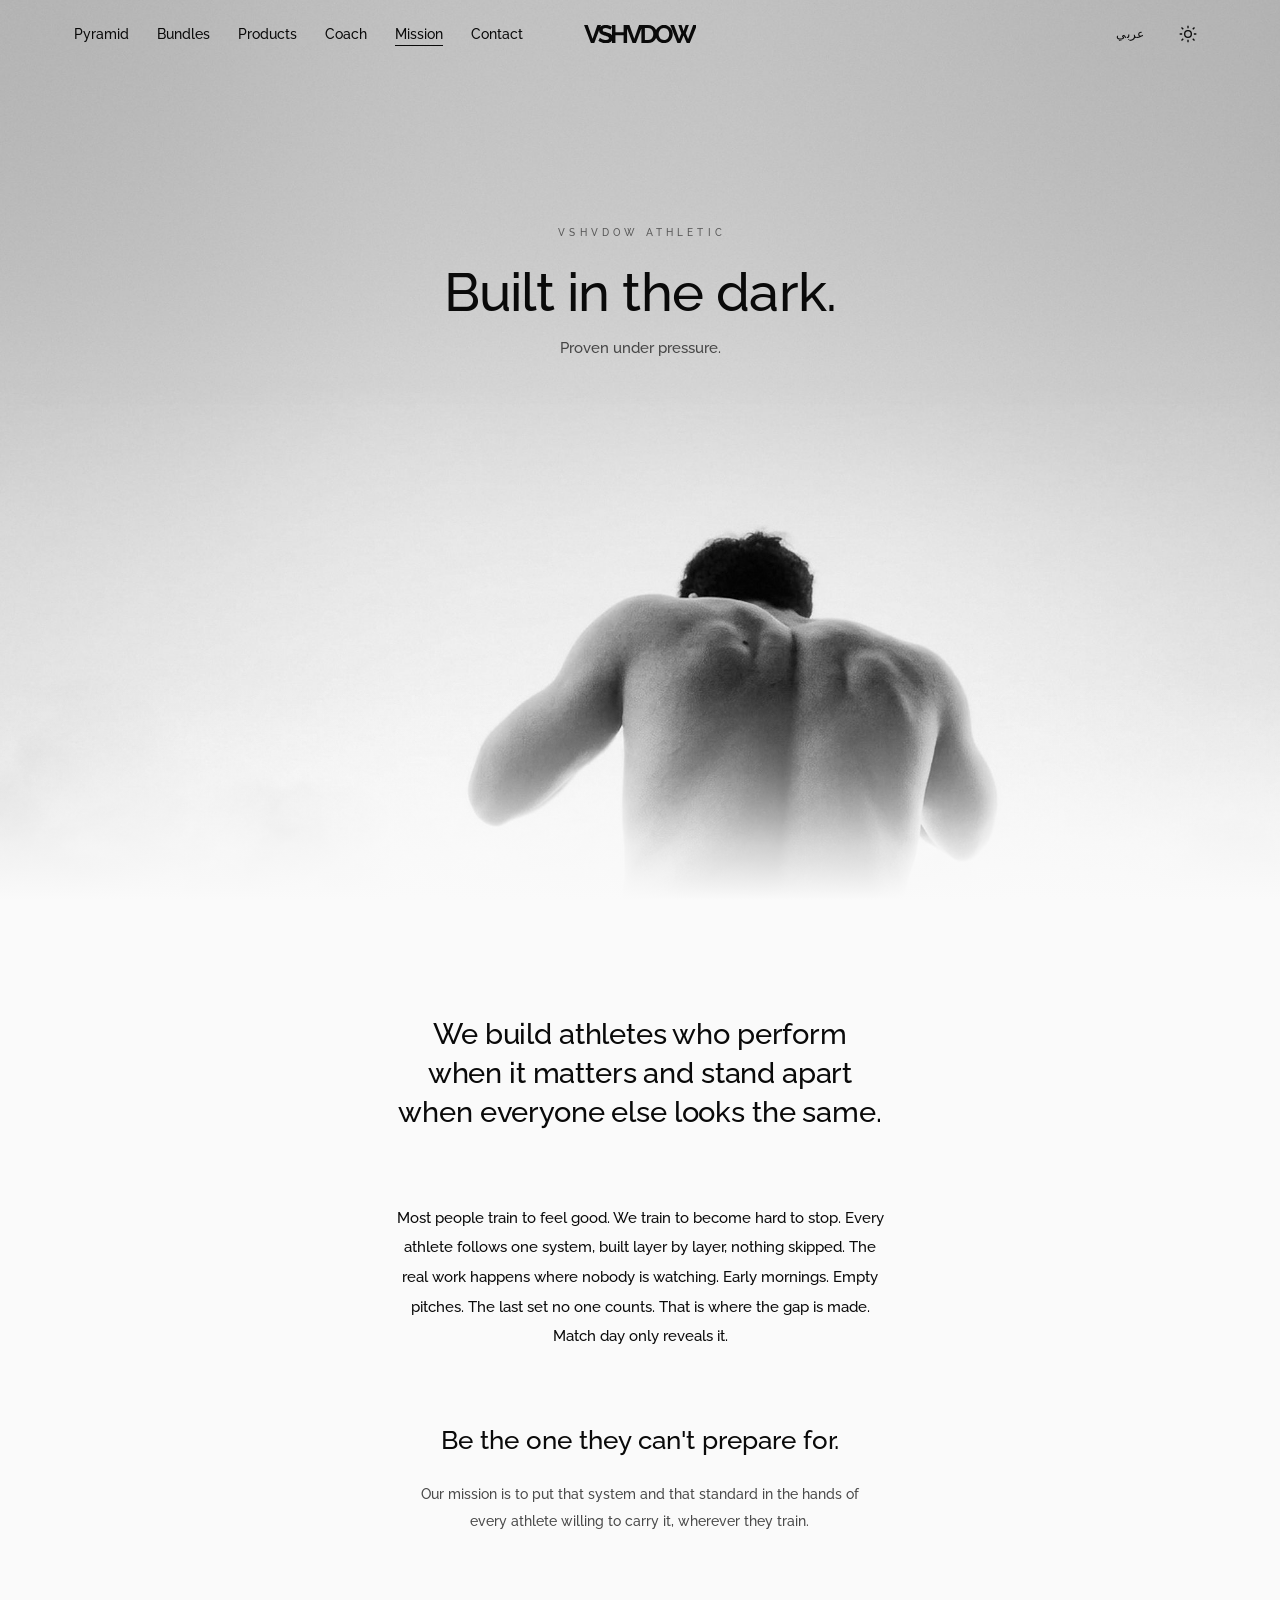
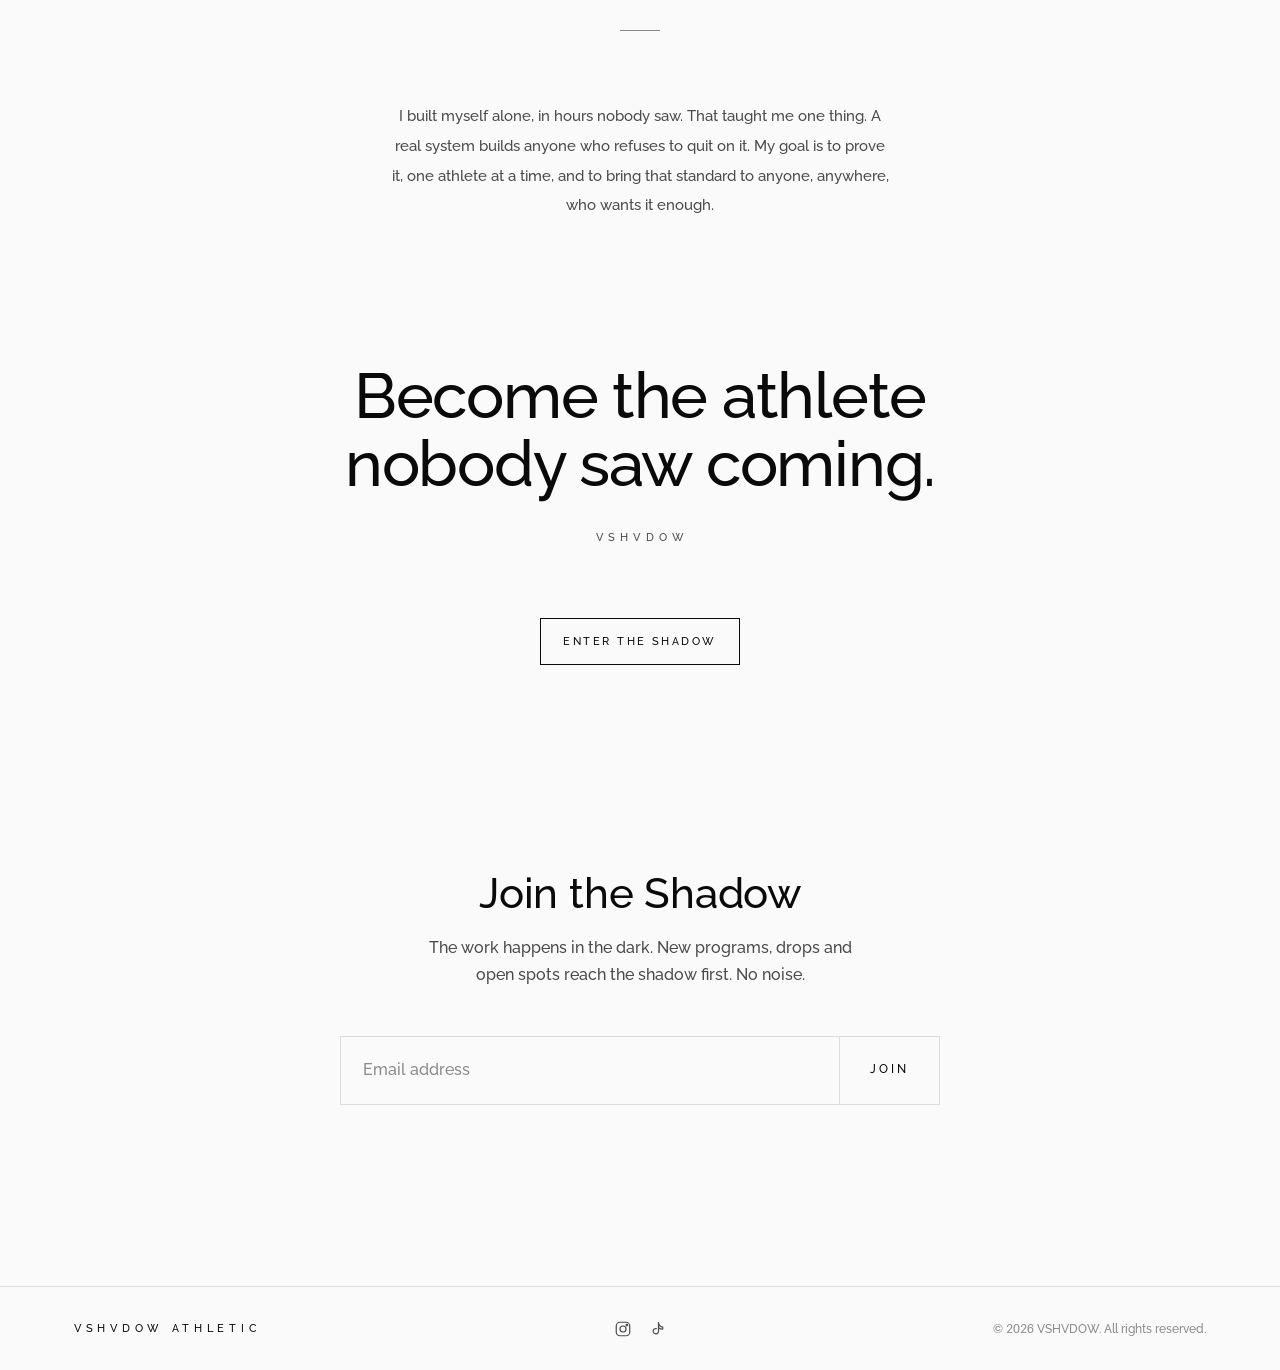
==== mission.html @ e724d550 "Add files via upload" ====
<!DOCTYPE html>
<html lang="en" dir="ltr">
<head>
<meta charset="UTF-8">
<meta name="viewport" content="width=device-width, initial-scale=1.0">

<!-- Sets theme + language before first paint, so there's no flash of the wrong one -->
<script>
(function(){
  try {
    var theme = localStorage.getItem('vshvdow-theme');
    if (!theme) theme = window.matchMedia('(prefers-color-scheme: dark)').matches ? 'dark' : 'light';
    document.documentElement.setAttribute('data-theme', theme);
    var lang = localStorage.getItem('vshvdow-lang') || 'en';
    document.documentElement.setAttribute('lang', lang);
    document.documentElement.setAttribute('dir', lang === 'ar' ? 'rtl' : 'ltr');
    document.documentElement.classList.add('js');
  } catch (e) {}
})();
</script>

<title>VSHVDOW | The Mission</title>
<meta name="description" content="The VSHVDOW mission. One system that builds any athlete willing to carry the standard, wherever they train.">

<meta property="og:title" content="VSHVDOW | The Mission">
<meta property="og:description" content="Built in the dark. Proven under pressure.">
<meta property="og:image" content="mission-hero-1200.jpg">
<meta property="og:type" content="website">
<meta name="theme-color" content="#0a0a0a">

<link rel="icon" type="image/png" sizes="32x32" href="favicon-32.png">
<link rel="icon" type="image/png" sizes="16x16" href="favicon-16.png">
<link rel="apple-touch-icon" sizes="180x180" href="favicon-180.png">
<link rel="icon" type="image/png" sizes="512x512" href="favicon-512.png">

<link rel="preconnect" href="https://fonts.googleapis.com">
<link rel="preconnect" href="https://fonts.gstatic.com" crossorigin>
<link href="https://fonts.googleapis.com/css2?family=Raleway:wght@400;500;600&family=Cairo:wght@400;500&display=swap" rel="stylesheet">


<link rel="preload" href="aileron-400.woff2" as="font" type="font/woff2" crossorigin>
<link rel="preload" as="image" href="mission-hero.jpg" imagesrcset="mission-hero-1200.jpg 1200w, mission-hero.jpg 2000w" imagesizes="100vw">
<link rel="stylesheet" href="styles.css">
</head>
<body data-page="mission">

<a class="skip-link" href="#main">Skip to content</a>

<header class="site-header" id="siteHeader">
  <div class="header-inner">
    <nav class="main-nav" id="mainNav" aria-label="Primary">
      <a href="index.html#pyramid" data-nav="pyramid"></a>
      <a href="index.html#bundles" data-nav="bundles"></a>
      <a href="index.html#products" data-nav="products"></a>
      <a href="index.html#coach" data-nav="coach"></a>
      <a href="mission.html" data-nav="mission" aria-current="page"></a>
      <a href="index.html#contact" data-nav="contact"></a>
      <div class="nav-utility">
        <button id="langToggleMobile" class="nav-utility-btn" type="button"></button>
        <button id="themeToggleMobile" class="nav-utility-btn" type="button"></button>
      </div>
    </nav>

    <a class="wordmark" href="index.html" aria-label="VSHVDOW home"><svg viewBox="0 0 891.00 142.00" aria-hidden="true" focusable="false"><path fill="currentColor" d="M29.387975584944048 0.0 67.72942014242116 109.2983519837233 105.78067141403868 0.0H134.70193285859614L80.98024415055951 142.0H54.47859613428281L0.3765208545269587 0.0Z M208.60787385554428 37.2860427263479Q207.29019328585963 35.748748728382495 203.56077314343847 33.41932858596134Q199.8313530010173 31.089908443540182 194.56077314343847 28.809521871820955Q189.29019328585963 26.52913530010173 183.074516785351 24.913458799593073Q176.85884028484236 23.297782299084417 170.45884028484235 23.297782299084417Q159.1998575788403 23.297782299084417 153.4743031536114 27.423336724313316Q147.7487487283825 31.548891149542214 147.7487487283825 39.192126144455756Q147.7487487283825 44.98826042726347 151.38797558494406 48.39613428280772Q155.0272024415056 51.804008138351975 162.24488301119027 54.15304170905391Q169.4625635808749 56.50207527975584 180.18811800610376 59.32168870803662Q194.26657171922687 62.88246185147507 204.5254120040692 67.75304170905392Q214.78425228891152 72.62362156663275 220.3136724313327 80.50400813835198Q225.84309257375384 88.3843947100712 225.84309257375384 101.45497456765005Q225.84309257375384 112.82748728382502 221.62741607324517 120.86864699898271Q217.41173957273654 128.9098067141404 210.0509664292981 133.9450966429298Q202.69019328585964 138.98038657171924 193.20000000000002 141.28038657171925Q183.7098067141404 143.58038657171923 173.16077314343846 143.58038657171923Q162.63135300101732 143.58038657171923 151.97057985757885 141.37057985757883Q141.3098067141404 139.16077314343846 131.56864699898273 135.07644964394711Q121.82748728382504 130.99212614445574 113.5569074262462 125.11367243133266L125.85483214649035 101.34531027466937Q127.61173957273654 103.21202441505595 132.21567650050866 106.10615462868769Q136.8196134282808 109.00028484231943 143.3647100712106 111.89047812817904Q149.90980671414042 114.78067141403866 157.73528992878943 116.79634791454731Q165.56077314343847 118.81202441505596 173.65096642929808 118.81202441505596Q184.8824618514751 118.81202441505596 190.6217599186165 115.02569684638861Q196.3610579857579 111.23936927772127 196.3610579857579 104.15690742624619Q196.3610579857579 97.87057985757883 191.7963479145473 94.197995930824Q187.23163784333676 90.52541200406918 178.97866734486269 87.82147507629705Q170.72569684638864 85.11753814852491 159.60014242115975 82.09792472024415Q146.10207527975587 78.22734486266532 137.1138148524924 73.47637843336724Q128.1255544252289 68.72541200406917 123.72161749745678 61.59012207527975Q119.31768056968465 54.45483214649033 119.31768056968465 43.615605289928794Q119.31768056968465 29.023479145473033 126.27845371312311 19.08231943031535Q133.23922685656157 9.14115971515767 145.06471007121058 4.025483214649029Q156.89019328585962 -1.0901932858596126 171.2196134282808 -1.0901932858596126Q181.18038657171923 -1.0901932858596126 190.11173957273652 1.135289928789419Q199.04309257375382 3.3607731434384505 206.8293489318413 6.960773143438445Q214.61560528992882 10.560773143438439 220.79599186164802 14.749033570701926Z M339.97637843336724 0.0V142.0H312.5060834181079V81.4586978636826H248.1056561546287V142.0H220.63536113936928V0.0H248.1056561546287V57.34130213631738H312.5060834181079V0.0Z M358.18797558494407 0.0 396.52942014242115 109.2983519837233 434.5806714140387 0.0H463.50193285859615L409.7802441505595 142.0H383.2785961342828L329.176520854527 0.0Z M452.8353611393693 142.0V0.0H504.47057985757885Q527.6313530010173 0.0 543.2019328585961 9.5Q558.772512716175 19.0 566.597995930824 35.099999999999994Q574.423479145473 51.19999999999999 574.423479145473 70.8Q574.423479145473 92.4 565.7979959308241 108.4Q557.172512716175 124.4 541.4568362156663 133.2Q525.7411597151577 142.0 504.47057985757885 142.0ZM546.5727975584944 70.8Q546.5727975584944 57.05483214649033 541.6198270600203 46.50379450661241Q536.6668565615463 35.95275686673449 527.2707222787385 30.035076297049848Q517.8745879959308 24.117395727365206 504.47057985757885 24.117395727365206H480.3056561546287V117.8826042726348H504.47057985757885Q518.0745879959309 117.8826042726348 527.4256256358087 111.71002034587997Q536.7766632756867 105.53743641912513 541.6747304170906 94.8413021363174Q546.5727975584944 84.14516785350966 546.5727975584944 70.8Z M630.521546286877 143.0901932858596Q614.9803865717192 143.0901932858596 602.3294201424212 137.04509664292982Q589.6784537131232 131.0 580.5078738555444 120.7Q571.3372939979655 110.4 566.4020040691761 97.5Q561.4667141403867 84.6 561.4667141403867 70.90980671414037Q561.4667141403867 56.70980671414037 566.702004069176 43.854903357070185Q571.9372939979654 31.0 581.3078738555444 20.89999999999999Q590.6784537131232 10.799999999999983 603.374516785351 4.945096642929798Q616.0705798575789 -0.9098067141403874 631.1019328585962 -0.9098067141403874Q646.6430925737538 -0.9098067141403874 659.2940590030519 5.245096642929809Q671.94502543235 11.400000000000006 681.0156052899288 21.799999999999997Q690.0861851475076 32.19999999999999 695.0214750762971 45.0450966429298Q699.9567650050865 57.89019328585961 699.9567650050865 71.38038657171923Q699.9567650050865 85.49019328585962 694.821475076297 98.3450966429298Q689.6861851475077 111.2 680.3156052899288 121.30000000000001Q670.94502543235 131.4 658.2940590030519 137.2450966429298Q645.6430925737538 143.0901932858596 630.521546286877 143.0901932858596ZM589.3173957273652 71.09019328585961Q589.3173957273652 80.26671414038657 592.1409460834182 88.83342828077315Q594.9644964394711 97.40014242115971 600.2821770091557 104.07272634791454Q605.5998575788403 110.74531027466938 613.292054933876 114.66886063072228Q620.9842522889115 118.59241098677518 630.8117395727365 118.59241098677518Q640.8588402848424 118.59241098677518 648.5961342828077 114.51395727365208Q656.3334282807732 110.43550356052899 661.5511088504578 103.56291963377416Q666.7687894201424 96.69033570701933 669.4374364191251 88.17852492370295Q672.1060834181079 79.66671414038657 672.1060834181079 70.90980671414037Q672.1060834181079 61.73328585961343 669.282533062055 53.26657171922685Q666.4589827060021 44.799857578840275 661.0863987792472 38.07237029501525Q655.7138148524924 31.34488301119022 648.0314242115971 27.52133265513732Q640.349033570702 23.697782299084423 630.7215462868769 23.697782299084423Q620.6744455747712 23.697782299084423 612.9822482197355 27.721332655137317Q605.2900508647 31.74488301119021 600.0272736520856 38.527273652085434Q594.764496439471 45.309664292980656 592.0409460834181 53.766571719226846Q589.3173957273652 62.223479145473036 589.3173957273652 71.09019328585961Z M743.8982095625637 0.4392268565615325H769.3763784333673L785.5607731434386 47.31381485249237L801.9451678535097 0.4392268565615325H827.4233367243135L803.0939165818922 64.94502543234995L821.0901932858598 110.19641912512716L861.2433774160734 0.0H891.1254120040693L834.3410172939981 142.0H810.5334282807733L785.6705798575789 82.30565615462868L760.7881180061039 142.0H736.980528992879L680.3059409969483 0.0H709.9879755849441L750.3411597151578 110.19641912512716L768.0472431332656 64.94502543234995Z"/></svg></a>

    <div class="header-actions">
      <button id="langToggle" class="pill-btn" type="button"></button>

      <button id="themeToggle" class="icon-btn" type="button" aria-label="Toggle color theme">
        <svg class="icon icon-sun" viewBox="0 0 24 24" fill="none" stroke="currentColor" stroke-width="1.6"><circle cx="12" cy="12" r="4"/><path d="M12 2v3M12 19v3M4.2 4.2l2.1 2.1M17.7 17.7l2.1 2.1M2 12h3M19 12h3M4.2 19.8l2.1-2.1M17.7 6.3l2.1-2.1"/></svg>
        <svg class="icon icon-moon" viewBox="0 0 24 24" fill="none" stroke="currentColor" stroke-width="1.6"><path d="M20 14.5A8.5 8.5 0 1 1 9.5 4a7 7 0 0 0 10.5 10.5z"/></svg>
      </button>

      <button id="menuToggle" class="icon-btn nav-toggle" type="button" aria-expanded="false" aria-controls="mainNav" aria-label="Menu">
        <span class="burger"><span></span><span></span><span></span></span>
      </button>
    </div>
  </div>
</header>

<main id="main">

  <section class="mission-hero" id="top">
    <img class="mission-hero-img" src="mission-hero.jpg" srcset="mission-hero-1200.jpg 1200w, mission-hero.jpg 2000w" sizes="100vw" alt="A VSHVDOW athlete training in the fog" fetchpriority="high">
    <div class="mission-hero-content">
      <p class="mission-kicker reveal" id="missionKicker" dir="ltr"></p>
      <h1 class="mission-title reveal reveal-delay" id="missionTitle"></h1>
      <p class="mission-sub reveal reveal-delay-2" id="missionSub"></p>
    </div>
  </section>

  <section class="mission-section" id="mission">
    <div class="section-inner mission-inner">
      <p class="mission-lead" id="missionLead"></p>
      <p class="mission-body" id="missionBody"></p>
      <p class="mission-line" id="missionLine"></p>
      <p class="mission-goal" id="missionGoal"></p>
      <p class="mission-note" id="missionNote"></p>
      <h2 class="mission-statement" id="missionStatement"></h2>
      <p class="mission-sign" id="missionSign" dir="ltr"></p>
      <a class="line-btn mission-cta" id="missionCta" href="index.html#bundles"></a>
    </div>
  </section>

  <section class="signup-section" id="join">
    <div class="section-inner signup-inner">
      <h2 id="joinTitle"></h2>
      <p class="signup-sub" id="joinSub"></p>
      <form class="signup-form" id="joinForm" novalidate>
        <label class="sr-only" for="joinEmail" id="joinLabel"></label>
        <input class="signup-input" type="email" id="joinEmail" name="email" autocomplete="email" inputmode="email" required>
        <input class="signup-hp" type="text" name="_honey" tabindex="-1" autocomplete="off" aria-hidden="true">
        <button class="signup-btn" type="submit" id="joinBtn"></button>
      </form>
      <p class="signup-status" id="joinStatus" role="status" aria-live="polite"></p>
    </div>
  </section>

</main>

<footer class="site-footer">
  <div class="footer-inner">
    <div class="footer-brand" dir="ltr">VSHVDOW Athletic</div>
    <div class="footer-social">
      <a id="igLink" href="https://www.instagram.com/vshvdow/" target="_blank" rel="noopener" aria-label="Instagram">
        <svg class="icon" viewBox="0 0 24 24" fill="none" stroke="currentColor" stroke-width="1.6"><rect x="3" y="3" width="18" height="18" rx="5"/><circle cx="12" cy="12" r="4"/><circle cx="17.2" cy="6.8" r="1"/></svg>
      </a>
      <a id="ttLink" href="https://www.tiktok.com/@vshvdow?is_from_webapp=1&sender_device=pc" target="_blank" rel="noopener" aria-label="TikTok">
        <svg class="icon" viewBox="0 0 24 24" fill="none" stroke="currentColor" stroke-width="1.6" stroke-linecap="round" stroke-linejoin="round"><path d="M14 3.8v11.2a3.6 3.6 0 1 1-2.9-3.53"/><path d="M14 3.8c.35 3 2.6 5.25 5.6 5.5v3a8.6 8.6 0 0 1-5.6-2.05"/></svg>
      </a>
    </div>
    <p class="footer-rights">© <span id="footerYear"></span> VSHVDOW. <span id="footerRights"></span></p>
  </div>
</footer>

<div class="toast" id="toast" role="status" aria-live="polite"></div>

<script src="content.js"></script>
<script src="script.js"></script>
</body>
</html>
---- styles.css ----
/* ==========================================================
   VSHVDOW · styles.css
   Design tokens live at the top. Layout/section rules follow.
   RTL (Arabic) is handled mostly by CSS logical properties, so
   most rules do not need a separate [dir="rtl"] override.
   ========================================================== */

/* ---------- Fonts ---------- */
/* Aileron (free, CC0) is hosted with the site and used for numbers only. */
@font-face { font-family: 'Aileron'; src: url('aileron-300.woff2') format('woff2'); font-weight: 300; font-style: normal; font-display: swap; }
@font-face { font-family: 'Aileron'; src: url('aileron-400.woff2') format('woff2'); font-weight: 400; font-style: normal; font-display: swap; }
/* "VSH Numerals" only contains the digits 0 to 9 (unicode-range), so putting it
   first in the font stack draws every number on the site in Aileron while
   all the letters stay Raleway (or Cairo in Arabic). */
@font-face { font-family: 'VSH Numerals'; src: url('aileron-300.woff2') format('woff2'); font-weight: 1 350; font-style: normal; font-display: swap; unicode-range: U+0030-0039; }
@font-face { font-family: 'VSH Numerals'; src: url('aileron-400.woff2') format('woff2'); font-weight: 351 1000; font-style: normal; font-display: swap; unicode-range: U+0030-0039; }

/* ---------- Reset ---------- */
*, *::before, *::after { box-sizing: border-box; }
html { height: 100%; }
body { min-height: 100%; }
body { margin: 0; }
img { max-width: 100%; display: block; }
a { color: inherit; }
button { font: inherit; color: inherit; background: none; border: 0; cursor: pointer; }
ul { margin: 0; padding: 0; list-style: none; }
h1, h2, h3, p { margin: 0; }
h1, h2, h3, h4, strong, b, th { font-weight: var(--w-heavy); }

/* ---------- Design tokens ---------- */
:root {
  --c-void:  #0a0a0a;
  --c-ink:   #1a1a1a;
  --c-iron:  #4a4a4a;
  --c-mist:  #8a8a8a;
  --c-fog:   #d6d6d6;
  --c-paper: #fafafa;

  --bg: var(--c-paper);
  --bg-raised: #ffffff;
  --text: var(--c-void);
  --text-muted: var(--c-iron);
  --text-faint: var(--c-mist);
  --border: #dcdcdc;
  --invert-bg: var(--c-void);
  --invert-text: var(--c-paper);
  --invert-muted: #b5b5b5;
  --scrim: rgba(10,10,10,.5);
  color-scheme: light;

  --font-display: 'VSH Numerals', 'Raleway', sans-serif;
  --font-body: 'VSH Numerals', 'Raleway', sans-serif;
  --font-mono: 'Aileron', 'Raleway', sans-serif; /* big numbers: pyramid layers, prices, product numbers */
  --w-heavy: 500; /* headlines and titles use Medium, never bold */
  --w-light: 300; /* the logo, the hero line and big numbers use Light */
  --w-text: 500;

  --container: 1180px;
  --radius: 0;
  --ease: cubic-bezier(.22,.61,.36,1);

  --sp-1: 4px;  --sp-2: 8px;  --sp-3: 12px; --sp-4: 16px; --sp-5: 24px;
  --sp-6: 32px; --sp-7: 48px; --sp-8: 64px; --sp-9: 96px; --sp-10: 128px;

  --text-xs: .78rem; --text-sm: .9rem; --text-base: 1rem; --text-lg: 1.15rem;
  --text-xl: 1.4rem;  --text-2xl: 1.75rem; --text-3xl: 2.25rem;
  --text-4xl: 3rem;   --text-hero: clamp(2.4rem, 6.5vw, 5rem);
}

html[lang="ar"] {
  --font-display: 'VSH Numerals', 'Cairo', sans-serif;
  --font-body: 'VSH Numerals', 'Cairo', sans-serif;
}

html[data-theme="dark"] {
  --bg: var(--c-void);
  --bg-raised: #141414;
  --text: var(--c-paper);
  --text-muted: #b5b5b5;
  --text-faint: #6b6b6b;
  --border: #262626;
  --invert-bg: var(--c-paper);
  --invert-text: var(--c-void);
  --invert-muted: #575757;
  --scrim: rgba(0,0,0,.6);
  color-scheme: dark;
}

/* ---------- Base ---------- */
body {
  background: var(--bg);
  color: var(--text);
  font-family: var(--font-body);
  font-size: var(--text-base);
  font-weight: var(--w-text);
  line-height: 1.55;
  -webkit-font-smoothing: antialiased;
  transition: background .25s var(--ease), color .25s var(--ease);
}
.section-inner { max-width: var(--container); margin-inline: auto; padding-inline: var(--sp-5); }
main { display: flow-root; } /* contains .hero's negative margin so it can't collapse through to <body> and break the sticky header */
section { padding-block: clamp(5.5rem, 9vw, 8.5rem); }
section[id] { scroll-margin-top: 84px; }
@media (max-width: 760px) { section { padding-block: 4.5rem; } }

h2 { font-family: var(--font-display); font-weight: var(--w-heavy); font-size: var(--text-3xl); line-height: 1.15; letter-spacing: -.2px; }
html[lang="ar"] h2 { letter-spacing: 0; }
/* balanced headlines and no lonely last words in paragraphs */
h1, h2, h3 { text-wrap: balance; }
p { text-wrap: pretty; }
.sr-only { position: absolute; width: 1px; height: 1px; padding: 0; margin: -1px; overflow: hidden; clip: rect(0 0 0 0); white-space: nowrap; border: 0; }
::selection { background: var(--text); color: var(--bg); }
.section-sub { max-width: 46ch; color: var(--text-muted); font-size: var(--text-lg); margin-top: var(--sp-3); }

.skip-link { position: absolute; inset-inline-start: -999px; top: 0; background: var(--text); color: var(--bg); padding: .8em 1.2em; z-index: 999; }
.skip-link:focus { inset-inline-start: var(--sp-3); top: var(--sp-3); }

:focus-visible { outline: 2px solid var(--text); outline-offset: 3px; }

@media (prefers-reduced-motion: reduce) {
  *, *::before, *::after { animation-duration: .001ms !important; animation-iteration-count: 1 !important; transition-duration: .001ms !important; scroll-behavior: auto !important; }
}
html { scroll-behavior: smooth; }
/* Moving between the home page and the Mission page cross-fades instead of
   flashing white, and the header stays put (browsers that support it). */
@view-transition { navigation: auto; }
.site-header { view-transition-name: site-header; }
::view-transition-old(root), ::view-transition-new(root) { animation-duration: .45s; animation-timing-function: cubic-bezier(.22,.61,.36,1); }
@media (prefers-reduced-motion: reduce) { @view-transition { navigation: none; } }

.icon { width: 20px; height: 20px; }

/* ---------- Buttons ---------- */
.btn {
  display: inline-flex; align-items: center; justify-content: center; gap: .5em;
  padding: .95em 1.7em; font-family: var(--font-body); font-weight: 500; font-size: var(--text-base);
  text-decoration: none; border: 1.5px solid var(--text); border-radius: var(--radius);
  transition: transform .15s var(--ease), background .2s var(--ease), color .2s var(--ease), opacity .2s var(--ease);
  white-space: nowrap;
}
.btn-primary { background: var(--text); color: var(--bg); }
.btn-primary:hover { transform: translateY(-2px); }
.btn-ghost { background: transparent; color: var(--text); }
/* Outline: transparent fill, only the edge (and text) coloured */
.btn-outline { background: transparent; color: var(--text); border-color: currentColor; }
.btn-outline:hover { background: var(--text); color: var(--bg); border-color: var(--text); transform: translateY(-2px); }
.btn-ghost:hover { background: var(--text); color: var(--bg); }
.btn-small { padding: .55em 1.2em; font-size: var(--text-sm); }
.btn[disabled], .btn.is-waitlist { opacity: .55; cursor: default; }
.btn.is-waitlist:hover { transform: none; }

/* ---------- Header ---------- */
/* Transparent at the very top (sits over the hero video). Once the page
   scrolls, script.js adds .scrolled and a soft fog fades in behind the
   header: a light blur that is strongest at the very top and dissolves
   downwards (masked), so there is no hard edge or frame line. The fog lives
   on ::before (not the header itself) so the fixed mobile menu inside the
   header still positions against the viewport. .on-dark / .on-light (set by
   script.js over dark photo bands) flip the text colour and the fog tint. */
.site-header {
  position: sticky; top: 0; z-index: 100;
  background: transparent;
}
.site-header::before {
  content: ""; position: absolute; inset: 0; pointer-events: none;
  background: linear-gradient(180deg, color-mix(in srgb, var(--bg) 45%, transparent) 0%, color-mix(in srgb, var(--bg) 18%, transparent) 60%, transparent 100%);
  -webkit-backdrop-filter: blur(8px); backdrop-filter: blur(8px);
  -webkit-mask-image: linear-gradient(180deg, #000 0%, #000 35%, transparent 100%);
  mask-image: linear-gradient(180deg, #000 0%, #000 35%, transparent 100%);
  opacity: 0; transition: opacity .45s var(--ease);
}
.site-header.scrolled::before { opacity: 1; }
/* same strength over the dark photo bands, just a darker tint so white text stays readable */
.site-header.on-dark::before { background: linear-gradient(180deg, rgba(10,10,10,.3) 0%, rgba(10,10,10,.1) 60%, rgba(10,10,10,0) 100%); }
.site-header.on-light::before { background: linear-gradient(180deg, rgba(250,250,250,.5) 0%, rgba(250,250,250,.2) 60%, rgba(250,250,250,0) 100%); }
@supports not ((backdrop-filter: blur(1px)) or (-webkit-backdrop-filter: blur(1px))) {
  .site-header::before { background: linear-gradient(180deg, color-mix(in srgb, var(--bg) 85%, transparent) 0%, transparent 100%); }
}
.header-inner { position: relative; z-index: 1; }
.header-inner .wordmark::after { display: none; }
.header-inner .pill-btn { border-color: transparent; }
.wordmark, .pill-btn, .icon-btn { transition: color .2s var(--ease), opacity .15s var(--ease); }

.site-header.on-dark .wordmark,
.site-header.on-dark .pill-btn,
.site-header.on-dark .icon-btn { color: #fff; }
.site-header.on-light .wordmark,
.site-header.on-light .pill-btn,
.site-header.on-light .icon-btn { color: var(--c-void); }
@media (min-width: 1141px) {
  /* on smaller screens the nav links live inside the solid dropdown panel, so they keep theme colours */
  .site-header.on-dark .main-nav a { color: #fff; }
  .site-header.on-light .main-nav a { color: var(--c-void); }
}
.site-header .main-nav a:hover,
.site-header .pill-btn:hover,
.site-header .icon-btn:hover { opacity: .65; background: none; }
.site-header .main-nav a:hover { text-decoration: underline; text-underline-offset: 4px; }
.header-inner {
  max-width: var(--container); margin-inline: auto; padding-inline: var(--sp-5);
  height: 68px; display: grid; grid-template-columns: 1fr auto 1fr; align-items: center; column-gap: var(--sp-5);
}
.wordmark {
  display: block; line-height: 0; text-decoration: none; color: var(--text); position: relative;
  grid-column: 2; justify-self: center;
}
/* the header logo is outlined SVG (the Canva logo: Raleway Bold, letter spacing -130), so it looks identical everywhere and follows the text colour */
.wordmark svg { display: block; height: 18px; width: auto; }
@media (max-width: 860px) { .wordmark svg { height: 15px; } }
.main-nav { display: flex; align-items: center; gap: 28px; grid-column: 1; justify-self: start; }
.main-nav a { text-decoration: none; color: var(--text-muted); font-size: var(--text-sm); font-weight: 500; transition: color .15s var(--ease); }
.main-nav a:hover { color: var(--text); }
.main-nav a[aria-current="page"] { color: var(--text); text-decoration: underline; text-decoration-thickness: 1px; text-underline-offset: 6px; }
.header-actions { display: flex; align-items: center; gap: var(--sp-3); grid-column: 3; justify-self: end; }
.pill-btn {
  border: 1px solid var(--border); border-radius: 999px; padding: .4em 1em;
  font-size: var(--text-xs); font-weight: 500; letter-spacing: .3px; color: var(--text-muted);
  transition: border-color .15s var(--ease), color .15s var(--ease);
}
.pill-btn:hover { border-color: var(--text); color: var(--text); }
.icon-btn { display: inline-flex; align-items: center; justify-content: center; width: 36px; height: 36px; color: var(--text-muted); border-radius: 999px; }
.icon-btn:hover { color: var(--text); background: var(--border); }
.icon-moon { display: none; }
html[data-theme="dark"] .icon-sun { display: none; }
html[data-theme="dark"] .icon-moon { display: block; }

.nav-toggle { display: none; }
.burger { width: 20px; height: 14px; position: relative; display: block; }
.burger span { position: absolute; inset-inline-start: 0; width: 100%; height: 1.6px; background: currentColor; transition: transform .25s var(--ease), opacity .25s var(--ease); }
.burger span:nth-child(1) { top: 0; }
.burger span:nth-child(2) { top: 6px; }
.burger span:nth-child(3) { top: 12px; }
.nav-toggle[aria-expanded="true"] .burger span:nth-child(1) { transform: translateY(6px) rotate(45deg); }
.nav-toggle[aria-expanded="true"] .burger span:nth-child(2) { opacity: 0; }
.nav-toggle[aria-expanded="true"] .burger span:nth-child(3) { transform: translateY(-6px) rotate(-45deg); }

.nav-utility { display: none; }
@media (max-width: 1140px) {
  .header-inner { display: flex; justify-content: flex-end; align-items: center; position: relative; }
  .wordmark { position: absolute; left: 50%; transform: translateX(-50%); }
  .main-nav {
    position: fixed; inset: 68px 0 auto 0; background: var(--bg); border-bottom: 1px solid var(--border);
    flex-direction: column; align-items: stretch; gap: 0; padding: var(--sp-4) var(--sp-5) var(--sp-6);
    transform: translateY(-6px); opacity: 0; pointer-events: none; transition: opacity .2s var(--ease), transform .2s var(--ease);
  }
  .main-nav.open { opacity: 1; pointer-events: auto; transform: translateY(0); }
  .main-nav a { padding: var(--sp-3) 0; border-bottom: 1px solid var(--border); font-size: var(--text-lg); }
  .nav-toggle { display: flex; }
  #langToggle, #themeToggle { display: none; }
  .nav-utility { display: flex; gap: var(--sp-3); margin-top: var(--sp-5); }
  .nav-utility-btn {
    flex: 1; border: 1px solid var(--border); border-radius: var(--radius); padding: .8em;
    font-size: var(--text-sm); font-weight: 500; color: var(--text-muted); text-align: center;
  }
}

/* ---------- Hero ---------- */
/* Full-bleed black & white video, graded high-contrast with a vignette
   and a little film grain. The text block sits in the exact centre of the
   whole video frame (the video runs up behind the header too). */
.hero {
  position: relative; height: 100vh; height: 100svh; min-height: 540px; margin-top: -68px;
  display: grid; place-items: center; overflow: hidden; background: var(--c-void); padding: 0;
}
.hero-media { position: absolute; inset: 0; }
.hero-video {
  width: 100%; height: 100%; object-fit: cover; object-position: center 35%; display: block;
  filter: grayscale(1) contrast(1.22) brightness(.86);
}
.hero-scrim {
  position: absolute; inset: 0;
  background:
    radial-gradient(ellipse 75% 70% at 50% 50%, rgba(10,10,10,0) 0%, rgba(10,10,10,.28) 62%, rgba(10,10,10,.78) 100%),
    linear-gradient(180deg, rgba(10,10,10,.45) 0%, rgba(10,10,10,0) 22%, rgba(10,10,10,0) 70%, rgba(10,10,10,.5) 100%),
    rgba(10,10,10,.2);
}
.hero-grain {
  position: absolute; inset: 0; opacity: .14; mix-blend-mode: overlay; pointer-events: none;
  background-image: url("data:image/svg+xml,%3Csvg xmlns='http://www.w3.org/2000/svg' width='180' height='180'%3E%3Cfilter id='n'%3E%3CfeTurbulence type='fractalNoise' baseFrequency='.85' numOctaves='2' stitchTiles='stitch'/%3E%3CfeColorMatrix values='0 0 0 0 1  0 0 0 0 1  0 0 0 0 1  0 0 0 .9 0'/%3E%3C/filter%3E%3Crect width='100%25' height='100%25' filter='url(%23n)'/%3E%3C/svg%3E");
}
.hero-content {
  position: relative; z-index: 1; width: 100%; max-width: var(--container);
  padding: var(--sp-6) var(--sp-5); margin-inline: auto; color: #fff;
  display: flex; flex-direction: column; align-items: center; text-align: center;
}
.hero-headline { font-family: var(--font-display); font-weight: var(--w-heavy); margin: 0; }
.hero-headline span { display: block; }
.hero-line1 {
  font-size: clamp(1.3rem, 2.3vw, 1.95rem); line-height: 1.1; letter-spacing: -.005em; text-transform: uppercase;
  text-wrap: balance; max-width: 10.5em; margin-inline: auto; /* two lines, like the reference */
}
.hero-line2 {
  margin-top: var(--sp-4); font-family: var(--font-body); font-size: clamp(.68rem, .75vw, .76rem);
  letter-spacing: .04em; text-transform: uppercase; color: rgba(255,255,255,.8); font-weight: 400;
}
html[lang="ar"] .hero-line1 { letter-spacing: 0; line-height: 1.3; text-transform: none; font-family: 'Cairo', sans-serif; }
/* rectangular outline button, like the reference: wide, square corners, small spaced caps */
.hero-cta {
  margin-top: var(--sp-6); display: inline-flex; align-items: center; justify-content: center;
  padding: 1.25em 2em; box-sizing: border-box;
  border: 1px solid rgba(255,255,255,.78); border-radius: 0; background: transparent; color: #fff;
  font-family: var(--font-body); font-size: .7rem; font-weight: 400; letter-spacing: .22em; text-transform: uppercase;
  text-decoration: none; transition: background .35s var(--ease), color .35s var(--ease), border-color .35s var(--ease);
}
.hero-cta:hover, .hero-cta:focus-visible { background: #fff; color: var(--c-void); border-color: #fff; }
html[lang="ar"] .hero-cta { letter-spacing: 0; font-size: .85rem; }
/* a thin line at the bottom of the hero with a slow light running down it */
.scroll-cue { position: absolute; left: 50%; bottom: clamp(18px, 4vh, 36px); transform: translateX(-50%); z-index: 1; display: block; width: 24px; height: 56px; }
.scroll-cue span { position: absolute; left: 50%; top: 0; width: 1px; height: 100%; background: rgba(255,255,255,.22); overflow: hidden; }
.scroll-cue span::after { content: ""; position: absolute; left: 0; top: -45%; width: 1px; height: 45%; background: #fff; animation: cue 2.6s var(--ease) infinite; }
@keyframes cue { 0% { top: -45%; } 65%, 100% { top: 100%; } }
@media (prefers-reduced-motion: reduce) { .scroll-cue span::after { animation: none; top: 0; } }

.reveal { opacity: 0; filter: blur(10px); animation: reveal .9s var(--ease) forwards; }
.reveal-delay { animation-delay: .16s; }
.reveal-delay-2 { animation-delay: .32s; }
@keyframes reveal { to { opacity: 1; filter: blur(0); } }

/* Scroll reveal (script.js tags elements with .rv and adds .in as they enter
   the screen). Only active when JS runs (html.js), so nothing is ever hidden
   without it. 'backwards' fill means hover transforms work after it plays. */
html.js .rv { opacity: 0; }
html.js .rv.in { opacity: 1; animation: rise .9s var(--ease) backwards; animation-delay: var(--d, 0s); }
html.js .layer.rv.in { animation-name: build; animation-duration: .75s; }
@keyframes rise { from { opacity: 0; transform: translateY(26px); } to { opacity: 1; transform: none; } }
@keyframes build { from { opacity: 0; transform: translateY(18px) scaleX(.92); } to { opacity: 1; transform: none; } }
@media (prefers-reduced-motion: reduce) { html.js .rv { opacity: 1; } html.js .rv.in { animation: none; } }

/* ---------- Pyramid ---------- */
.pyramid { display: flex; flex-direction: column; align-items: center; gap: 0; margin-top: var(--sp-8); }
/* each layer is a hairline that widens towards the base, so the pyramid is drawn with lines and space */
.layer {
  width: calc(40% + var(--step, 4) * 15%); max-width: 760px; background: transparent; border: 0; border-top: 1px solid var(--border);
  padding: var(--sp-5) var(--sp-4); text-align: center;
}
.layer:last-child { border-bottom: 1px solid var(--border); }
.layer-num { transition: color .35s var(--ease); }
.layer:hover .layer-num { color: var(--text); }
.layer-num { font-family: var(--font-mono); font-weight: 300; font-size: clamp(1.7rem, 3.6vw, 2.4rem); color: var(--text-faint); display: block; margin-bottom: 6px; }
.layer-name { font-family: var(--font-display); font-size: var(--text-xl); font-weight: var(--w-heavy); }
.layer-detail { font-size: var(--text-sm); color: var(--text-muted); margin-top: 4px; }
@media (max-width: 640px) { .layer { width: calc(70% + var(--step, 4) * 7.5%); padding: var(--sp-4) var(--sp-2); } .layer-name { font-size: 1.2rem; } }

/* ---------- Band (mid-page statement) ---------- */
.band { position: relative; height: 56vh; min-height: 360px; display: flex; align-items: center; justify-content: center; overflow: hidden; padding: 0; }
/* photo bands melt into the page at the top and bottom instead of ending on a hard edge */
.band::after, .contact-section::after {
  content: ""; position: absolute; inset: 0; pointer-events: none;
  background: linear-gradient(180deg, var(--bg) 0%, color-mix(in srgb, var(--bg) 0%, transparent) 24%, transparent 76%, var(--bg) 100%);
}
.band-img { position: absolute; inset: 0; width: 100%; height: 100%; object-fit: cover; }
.band-scrim { position: absolute; inset: 0; background: var(--scrim); }
.band-line { position: relative; z-index: 1; color: #fff; font-family: var(--font-display); font-weight: var(--w-heavy); font-size: clamp(.85rem, 1.4vw, 1.1rem); text-align: center; padding-inline: var(--sp-5); letter-spacing: .42em; text-transform: uppercase; }
html[lang="ar"] .band-line { letter-spacing: 0; font-size: clamp(1.15rem, 2.2vw, 1.6rem); }

/* ---------- Bundles ---------- */
.pricing-note { max-width: 62ch; color: var(--text-muted); margin-top: var(--sp-5); padding-inline-start: var(--sp-4); border-inline-start: 1px solid var(--border); font-size: var(--text-sm); line-height: 1.7; }
.bundle-grid { display: grid; grid-template-columns: repeat(3, 1fr); gap: var(--sp-5); margin-top: var(--sp-7); align-items: stretch; }
@media (max-width: 940px) { .bundle-grid { grid-template-columns: 1fr; max-width: 480px; margin-inline: auto; } }

.bundle-card { display: flex; flex-direction: column; gap: var(--sp-5); background: var(--bg-raised); border: 1px solid var(--border); padding: var(--sp-7) var(--sp-6); transition: transform .45s var(--ease), border-color .3s var(--ease), box-shadow .45s var(--ease); }
.bundle-card:hover { transform: translateY(-6px); border-color: var(--text-faint); box-shadow: 0 26px 48px -32px rgba(0,0,0,.45); }
.bundle-card.featured:hover { border-color: var(--invert-bg); }
.bundle-card.featured { background: var(--invert-bg); color: var(--invert-text); border-color: var(--invert-bg); }
.bundle-card.featured .bundle-list-title { color: var(--invert-muted); }
.bundle-card.featured .bundle-price small,
.bundle-card.featured .bundle-price .egp,
.bundle-card.featured .bundle-badge,
.bundle-card.featured .bundle-minimum,
.bundle-card.featured .spots-label { color: var(--invert-muted); }
.bundle-card.featured .btn-primary.is-waitlist { opacity: .6; }

.bundle-badge { font-family: var(--font-body); font-weight: 500; font-size: var(--text-xs); letter-spacing: .3px; color: var(--text-muted); }
.bundle-name { font-family: var(--font-display); font-size: var(--text-2xl); font-weight: var(--w-heavy); }
.bundle-price { font-family: var(--font-mono); font-size: var(--text-2xl); font-weight: 500; margin-top: var(--sp-1); }
.bundle-price small { font-family: var(--font-body); font-weight: 500; font-size: var(--text-sm); color: var(--text-muted); }
.bundle-price .egp { display: block; font-size: var(--text-sm); color: var(--text-muted); font-weight: 500; margin-top: 2px; }
.bundle-minimum { font-size: var(--text-xs); color: var(--text-faint); }
.spots-row { display: flex; align-items: center; gap: var(--sp-2); font-family: var(--font-body); font-weight: 500; font-size: var(--text-xs); }
.spots-dot { width: 7px; height: 7px; border-radius: 50%; background: var(--text); flex: none; }
.bundle-card.featured .spots-dot { background: var(--invert-text); }
.spots-row.is-full .spots-dot { background: var(--text-faint); }

.bundle-list-title { font-size: var(--text-xs); font-weight: 500; text-transform: none; color: var(--text-faint); margin-top: var(--sp-2); }
.bundle-list { display: flex; flex-direction: column; gap: 8px; margin-top: var(--sp-2); }
.bundle-list li { font-size: var(--text-sm); line-height: 1.45; }
.bundle-best { margin-top: auto; padding-top: var(--sp-4); border-top: 1px solid var(--border); }
.bundle-card.featured .bundle-best { border-color: rgba(250,249,247,.18); }
.bundle-best-list { display: block; margin-top: var(--sp-2); font-size: var(--text-xs); line-height: 1.8; color: var(--text-muted); }
.bundle-best-list li { display: inline; }
.bundle-best-list li + li::before { content: " · "; }
.bundle-card.featured .bundle-best-list { color: var(--invert-muted); }
/* join buttons: the same thin, square outline as the hero button; they fill on hover */
.bundle-card .btn {
  margin-top: var(--sp-3); width: 100%; padding: 1.25em 1.5em; background: transparent; color: var(--text);
  border: 1px solid var(--text); font-size: .72rem; font-weight: 500; letter-spacing: .2em; text-transform: uppercase;
  transition: background .3s var(--ease), color .3s var(--ease), border-color .3s var(--ease);
}
.bundle-card .btn:hover { transform: none; }
.bundle-card .btn:not(.is-waitlist):hover { background: var(--text); color: var(--bg); }
.bundle-card.featured .btn { color: var(--invert-text); border-color: var(--invert-text); background: transparent; }
.bundle-card.featured .btn:not(.is-waitlist):hover { background: var(--invert-text); color: var(--invert-bg); }
html[lang="ar"] .bundle-card .btn { letter-spacing: 0; font-size: .9rem; }
.fx-note { font-size: var(--text-xs); color: var(--text-faint); margin-top: var(--sp-6); }

/* ---------- Products ---------- */
.products-section { padding-top: 0; }

/* Wide banner: the light photo in light mode, the inverted one in dark mode.
   Its bottom edge fades into the page so the cards flow straight out of it. */
.products-section { overflow-x: clip; }
.products-banner { position: relative; min-height: clamp(300px, 38vw, 480px); display: flex; align-items: center; overflow: hidden; }
.products-banner-img { position: absolute; inset: 0; width: 100%; height: 100%; object-fit: cover; object-position: 38% center; }
.banner-dark { display: none; }
html[data-theme="dark"] .banner-light { display: none; }
html[data-theme="dark"] .banner-dark { display: block; }
.products-banner-fade { position: absolute; inset: 0; background: linear-gradient(180deg, var(--bg) 0%, transparent 16%, transparent 62%, var(--bg) 100%); }
.products-banner-inner { position: relative; z-index: 1; width: 100%; display: flex; }
/* copy always sits on the open, foggy right side of the photo (physical right, in both languages) */
.products-banner-copy { margin-left: auto; width: min(40%, 420px); color: var(--text); }
.products-mark { width: 72px; height: auto; margin-bottom: var(--sp-5); }
html[data-theme="dark"] .products-mark { filter: invert(1); }
.products-banner-copy h2 { font-size: clamp(2.4rem, 5vw, var(--text-4xl)); letter-spacing: -.5px; }
html[lang="ar"] .products-banner-copy h2 { letter-spacing: 0; }

/* Four cards in one calm row. On narrow screens the row swipes sideways. */
.product-rail {
  position: relative; z-index: 2; margin-top: calc(var(--sp-6) * -1);
  overflow-x: auto; overflow-y: hidden; scrollbar-width: none; overscroll-behavior-x: contain;
  scroll-snap-type: x mandatory; padding-block: var(--sp-3) var(--sp-4);
}
.product-rail::-webkit-scrollbar { display: none; }
.product-track { display: flex; gap: var(--sp-4); justify-content: center; min-width: max-content; margin-inline: auto; }
.product-card { pointer-events: none; }
.product-track { display: flex; gap: var(--sp-4); width: max-content; padding-inline: var(--sp-4); }
.product-card {
  flex: 0 0 clamp(180px, 19vw, 230px); scroll-snap-align: start; position: relative; aspect-ratio: 4 / 5; overflow: hidden; border-radius: 2px;
  background: var(--c-ink); color: #fff; isolation: isolate;
  transition: transform .45s var(--ease), box-shadow .45s var(--ease);
}
.product-card:hover { transform: translateY(-6px); box-shadow: 0 22px 40px -26px rgba(0,0,0,.55); }
.product-media, .product-media img { position: absolute; inset: 0; width: 100%; height: 100%; }
.product-media img { object-fit: cover; filter: grayscale(1) contrast(1.08); transition: transform .8s var(--ease); }
.product-card:hover .product-media img { transform: scale(1.045); }
.product-overlay {
  position: absolute; inset: 0; display: flex; flex-direction: column; justify-content: space-between;
  padding: var(--sp-4);
  background: linear-gradient(180deg, rgba(10,10,10,.42) 0%, rgba(10,10,10,0) 30%, rgba(10,10,10,0) 45%, rgba(10,10,10,.85) 100%);
}
.product-overlay::after { content: ""; position: absolute; inset: 10px; border: 1px solid rgba(255,255,255,.22); pointer-events: none; }
.product-top { display: flex; align-items: center; justify-content: space-between; }
.product-num { font-family: var(--font-mono); font-weight: 400; font-size: 1.05rem; letter-spacing: .08em; }
.product-mark { width: 26px; height: auto; filter: invert(1); opacity: .9; }
.product-title { font-family: var(--font-display); font-weight: var(--w-heavy); font-size: clamp(1.05rem, 1.35vw, 1.3rem); line-height: 1.1; letter-spacing: -.2px; }
html[lang="ar"] .product-title { letter-spacing: 0; }
.product-line { margin-top: var(--sp-2); font-size: .8rem; line-height: 1.45; color: rgba(255,255,255,.78); max-width: 26ch; }

@media (max-width: 760px) {
  .products-banner { min-height: 0; aspect-ratio: 4 / 5; align-items: flex-end; }
  .products-banner-img { object-position: 40% center; }
  .products-banner-fade { background: linear-gradient(180deg, var(--bg) 0%, transparent 14%, transparent 45%, var(--bg) 96%); }
  .products-banner-copy { margin-left: 0; width: 100%; padding-bottom: var(--sp-8); }
  .products-mark { width: 56px; margin-bottom: var(--sp-4); }
  .product-rail { margin-top: calc(var(--sp-5) * -1); margin-inline: calc(var(--sp-5) * -1); padding-inline: var(--sp-5); scroll-padding-inline: var(--sp-5); }
  .product-track { justify-content: flex-start; }
  .product-card { flex-basis: 58vw; }
}

/* ---------- About / Results ---------- */
.about-grid, .results-grid { display: grid; grid-template-columns: .8fr 1.2fr; gap: var(--sp-9); align-items: center; }
@media (max-width: 820px) { .about-grid, .results-grid { grid-template-columns: 1fr; gap: var(--sp-6); } .about-media, .results-media { max-width: 320px; justify-self: start; } }
.about-media, .results-media { max-width: 380px; width: 100%; justify-self: start; }
.about-media img, .results-media img { width: 100%; aspect-ratio: 4/5; object-fit: cover; }
/* Results mirrors About (photo on the other side) and sits closer to it,
   so the coach story and the proof read as one continuous chapter */
.results-section { padding-top: 0; }
@media (min-width: 821px) {
  .results-grid { grid-template-columns: 1.2fr .8fr; }
  .results-media { order: 2; justify-self: end; }
}
.results-media img { aspect-ratio: 4/5; }
.about-body { margin-top: var(--sp-5); display: flex; flex-direction: column; gap: var(--sp-4); color: var(--text-muted); font-size: var(--text-base); line-height: 1.7; max-width: 54ch; }
.about-body p:first-child { color: var(--text); font-size: var(--text-lg); line-height: 1.6; }
.results-copy p { margin-top: var(--sp-4); color: var(--text-muted); font-size: var(--text-base); line-height: 1.7; max-width: 48ch; }

.text-link {
  display: inline-block; margin-top: var(--sp-6); font-size: var(--text-sm); color: var(--text); text-decoration: none;
  letter-spacing: .02em; padding-bottom: 3px; border-bottom: 1px solid var(--text-faint); transition: border-color .3s var(--ease);
}
.text-link:hover, .text-link:focus-visible { border-color: var(--text); }

/* ---------- Contact ---------- */
.contact-section { position: relative; padding-block: clamp(8rem, 14vw, 11rem); overflow: hidden; }
.contact-bg { position: absolute; inset: 0; width: 100%; height: 100%; object-fit: cover; }
.contact-scrim { position: absolute; inset: 0; background: var(--scrim); }
.contact-inner { position: relative; z-index: 1; text-align: center; color: #fff; display: flex; flex-direction: column; align-items: center; }
.contact-inner h2 { font-size: clamp(2rem, 4.2vw, 2.8rem); }
.contact-inner p { max-width: 50ch; color: rgba(255,255,255,.82); margin-top: var(--sp-4); font-size: var(--text-base); line-height: 1.7; }
.contact-actions { display: flex; align-items: center; gap: var(--sp-4); margin-top: var(--sp-7); flex-wrap: wrap; justify-content: center; }
.contact-actions { flex-direction: column; gap: var(--sp-5); }
.contact-section .hero-cta { margin-top: 0; }
.contact-email { color: rgba(255,255,255,.82); font-size: var(--text-sm); letter-spacing: .04em; text-decoration: none; border-bottom: 1px solid rgba(255,255,255,.3); padding-bottom: 2px; transition: color .3s var(--ease), border-color .3s var(--ease); }
.contact-email:hover { color: #fff; border-color: #fff; }

/* ---------- Join the Shadow (signup) ---------- */
.signup-section { padding-block: clamp(5rem, 9vw, 8rem) clamp(6rem, 11vw, 9.5rem); }
.signup-inner { display: flex; flex-direction: column; align-items: center; text-align: center; }
.signup-inner h2 { font-size: clamp(1.9rem, 3.6vw, 2.6rem); }
.signup-sub { margin-top: var(--sp-4); max-width: 44ch; color: var(--text-muted); font-size: var(--text-base); line-height: 1.7; }
.signup-form { position: relative; margin-top: var(--sp-7); width: 100%; max-width: 600px; display: flex; border: 1px solid var(--border); transition: border-color .3s var(--ease); }
.signup-form:focus-within { border-color: var(--text); }
.signup-input { flex: 1 1 auto; min-width: 0; background: transparent; border: 0; padding: 1.3em 1.4em; font: inherit; font-size: var(--text-base); color: var(--text); }
.signup-input:focus, .signup-input:focus-visible { outline: none; }
.signup-input::placeholder { color: var(--text-faint); }
.signup-input:-webkit-autofill,
.signup-input:-webkit-autofill:hover,
.signup-input:-webkit-autofill:focus {
  -webkit-text-fill-color: var(--text); caret-color: var(--text);
  -webkit-box-shadow: 0 0 0 100px var(--bg) inset; box-shadow: 0 0 0 100px var(--bg) inset;
  transition: background-color 9999s ease 0s;
}
.signup-btn { flex: none; border-inline-start: 1px solid var(--border); padding: 0 2.6em; font-size: .72rem; font-weight: 500; letter-spacing: .26em; text-transform: uppercase; color: var(--text); transition: background .3s var(--ease), color .3s var(--ease); }
.signup-btn:hover, .signup-btn:focus-visible { background: var(--text); color: var(--bg); outline: none; }
.signup-btn:disabled { opacity: .6; cursor: default; background: transparent; color: var(--text); }
html[lang="ar"] .signup-btn { letter-spacing: 0; font-size: .9rem; }
.signup-hp { position: absolute; top: 0; inset-inline-start: 0; width: 1px; height: 1px; padding: 0; border: 0; opacity: 0; pointer-events: none; overflow: hidden; clip-path: inset(50%); }
.signup-status { min-height: 1.7em; max-width: 52ch; margin-top: var(--sp-4); font-size: var(--text-sm); line-height: 1.6; color: var(--text-muted); transition: opacity .3s var(--ease); }
.signup-status[data-state="error"] { color: var(--text); }
@media (max-width: 520px) { .signup-btn { padding: 0 1.5em; } .signup-input { padding: 1.15em 1.1em; } }

/* ---------- Mission page ---------- */
/* Hero: the foggy photo (sky extended above the athlete) runs up behind the
   header. It stays light in both themes, so its text is always black, and
   its bottom melts into the page colour. */
.mission-hero {
  position: relative; height: 100vh; height: 100svh; min-height: 560px; max-height: 1100px; margin-top: -68px;
  overflow: hidden; background: #cfcfcf; color: var(--c-void); padding: 0;
  display: flex; justify-content: center; align-items: flex-start;
}
.mission-hero-img { position: absolute; inset: 0; width: 100%; height: 100%; object-fit: cover; object-position: 57% 38%; }
.mission-hero::after { content: ""; position: absolute; inset: auto 0 0 0; height: 24%; pointer-events: none; background: linear-gradient(180deg, rgba(250,250,250,0) 0%, rgba(250,250,250,.35) 40%, rgba(250,250,250,.8) 75%, var(--bg) 100%); }
/* in dark mode the fog slowly sinks into the night: a longer, eased fade so there's no horizon line */
html[data-theme="dark"] .mission-hero::after {
  height: 48%;
  background: linear-gradient(180deg, rgba(10,10,10,0) 0%, rgba(10,10,10,.05) 18%, rgba(10,10,10,.18) 36%, rgba(10,10,10,.42) 56%, rgba(10,10,10,.72) 76%, rgba(10,10,10,.92) 90%, #0a0a0a 100%);
}
.mission-hero-content {
  position: relative; z-index: 1; width: 100%; max-width: var(--container);
  padding: clamp(150px, 25vh, 270px) var(--sp-5) 0; display: flex; flex-direction: column; align-items: center; text-align: center;
}
.mission-kicker { font-size: .62rem; font-weight: 500; letter-spacing: .42em; padding-inline-start: .42em; text-transform: uppercase; color: rgba(10,10,10,.6); }
.mission-title { margin-top: var(--sp-5); font-family: var(--font-display); font-size: clamp(2.1rem, 4.2vw, 3.5rem); font-weight: 500; line-height: 1.05; letter-spacing: -.015em; }
.mission-sub { margin-top: var(--sp-4); font-size: clamp(.92rem, 1.15vw, 1.05rem); color: rgba(10,10,10,.7); }
html[lang="ar"] .mission-title { letter-spacing: 0; line-height: 1.35; }

/* The statement: one calm centred column with a lot of air, like a letter */
.mission-section { padding-block: clamp(5rem, 9vw, 8rem) clamp(4rem, 8vw, 6.5rem); }
.mission-section + .signup-section { padding-top: clamp(4rem, 8vw, 6.5rem); }
.mission-inner { display: flex; flex-direction: column; align-items: center; text-align: center; }
.mission-lead, .mission-line, .mission-statement { text-wrap: balance; }
.mission-lead { max-width: 23em; font-family: var(--font-display); font-size: clamp(1.4rem, 2.3vw, 1.95rem); line-height: 1.32; letter-spacing: -.005em; }
.mission-body, .mission-note { max-width: 33em; font-size: clamp(.95rem, 1.05vw, 1.03rem); line-height: 1.95; }
.mission-body { margin-top: clamp(3rem, 6vw, 4.5rem); }
.mission-line { margin-top: clamp(3rem, 6vw, 4.5rem); font-family: var(--font-display); font-size: clamp(1.3rem, 2vw, 1.7rem); line-height: 1.3; }
.mission-goal { margin-top: var(--sp-5); max-width: 31em; font-size: var(--text-sm); line-height: 1.85; color: var(--text-muted); }
/* the coach's own words, set apart by a short hairline */
.mission-note { position: relative; margin-top: clamp(4rem, 8vw, 6rem); padding-top: clamp(3rem, 6vw, 4.5rem); color: var(--text-muted); }
.mission-note::before { content: ""; position: absolute; top: 0; left: 50%; width: 40px; height: 1px; background: var(--text-faint); transform: translateX(-50%); }
.mission-statement { margin-top: clamp(5rem, 11vw, 9rem); max-width: 11em; font-size: clamp(2.3rem, 5.2vw, 4rem); line-height: 1.06; letter-spacing: -.02em; }
html[lang="ar"] .mission-lead, html[lang="ar"] .mission-statement { letter-spacing: 0; line-height: 1.4; }
.mission-sign { margin-top: var(--sp-6); font-size: .66rem; font-weight: 500; letter-spacing: .5em; padding-inline-start: .5em; color: var(--text-muted); }
.mission-cta { margin-top: clamp(3rem, 6vw, 4.5rem); }
/* words arrive softly out of a blur as you read down */
html.js .mission-inner > .rv.in { animation-name: rise-soft; animation-duration: 1.1s; }
@keyframes rise-soft { from { opacity: 0; filter: blur(6px); transform: translateY(16px); } to { opacity: 1; filter: none; transform: none; } }

/* thin square outline button on the page colour (same family as the hero button) */
.line-btn {
  display: inline-flex; align-items: center; justify-content: center; padding: 1.25em 2em;
  border: 1px solid var(--text); background: transparent; color: var(--text);
  font-size: .7rem; font-weight: 500; letter-spacing: .22em; text-transform: uppercase; text-decoration: none;
  transition: background .35s var(--ease), color .35s var(--ease);
}
.line-btn:hover, .line-btn:focus-visible { background: var(--text); color: var(--bg); }
html[lang="ar"] .line-btn { letter-spacing: 0; font-size: .85rem; }
@media (max-width: 640px) {
  .mission-hero { height: 82svh; min-height: 520px; }
  .mission-hero-content { padding-top: clamp(130px, 22vh, 200px); }
}

/* ---------- Footer ---------- */
/* one slim row: name on the left, socials in the middle, rights on the right */
.site-footer { border-top: 1px solid var(--border); }
.footer-inner {
  max-width: var(--container); margin-inline: auto; padding: var(--sp-6) var(--sp-5);
  display: grid; grid-template-columns: 1fr auto 1fr; align-items: center; column-gap: var(--sp-5);
}
.footer-brand { justify-self: start; color: var(--text); font-size: .7rem; font-weight: 500; letter-spacing: .42em; text-transform: uppercase; white-space: nowrap; }
.footer-social { justify-self: center; display: flex; gap: var(--sp-4); }
.footer-social a { display: inline-flex; color: var(--text-muted); transition: color .2s var(--ease); }
.footer-social a:hover { color: var(--text); }
.footer-social .icon { width: 18px; height: 18px; }
.footer-rights { justify-self: end; color: var(--text-faint); font-size: var(--text-xs); white-space: nowrap; }
@media (max-width: 640px) {
  .footer-inner { grid-template-columns: 1fr auto; row-gap: var(--sp-3); padding-block: var(--sp-5); }
  .footer-social { justify-self: end; }
  .footer-rights { grid-column: 1 / -1; justify-self: start; }
}

/* ---------- Toast ---------- */
.toast {
  position: fixed; inset-inline: 0; bottom: var(--sp-6); margin-inline: auto; width: max-content; max-width: 90vw;
  background: var(--text); color: var(--bg); padding: .8em 1.4em; border-radius: var(--radius);
  font-size: var(--text-sm); z-index: 200; opacity: 0; transform: translateY(8px);
  transition: opacity .25s var(--ease), transform .25s var(--ease); pointer-events: none;
}
.toast.show { opacity: 1; transform: translateY(0); }
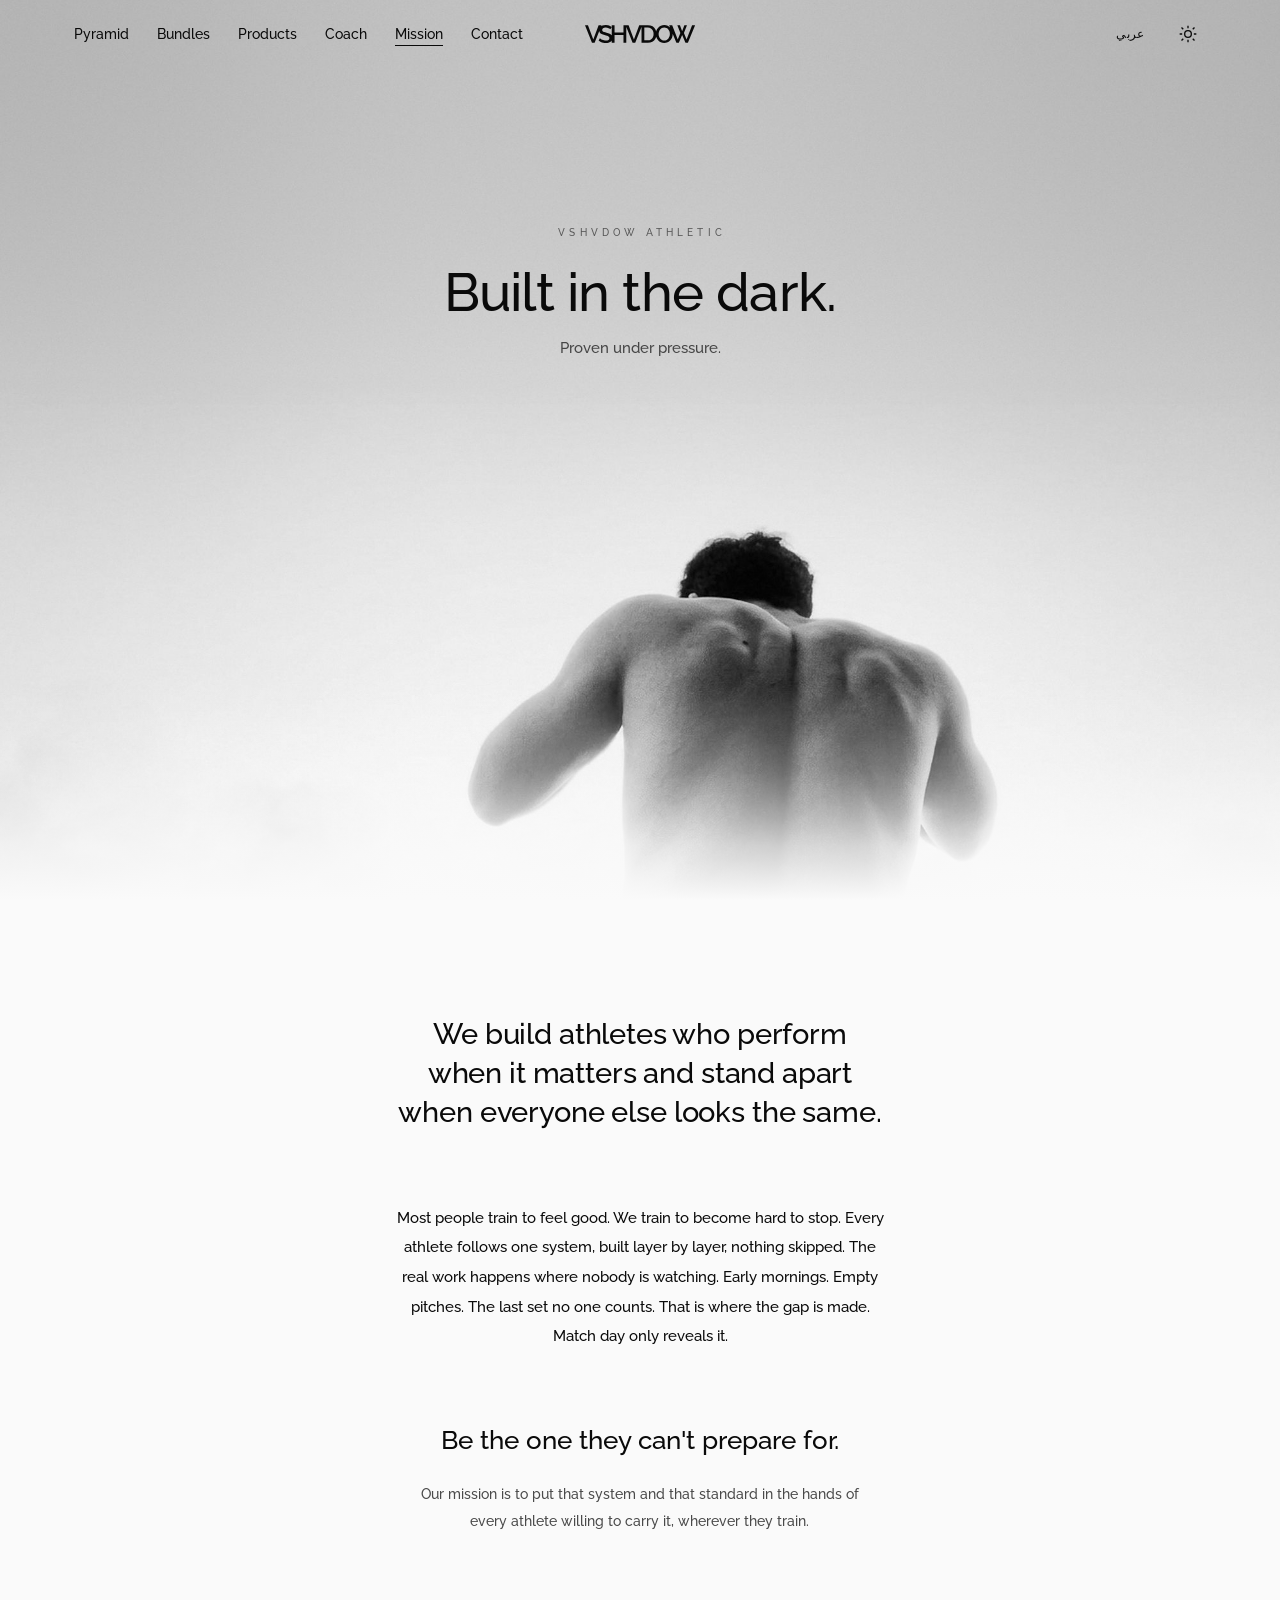
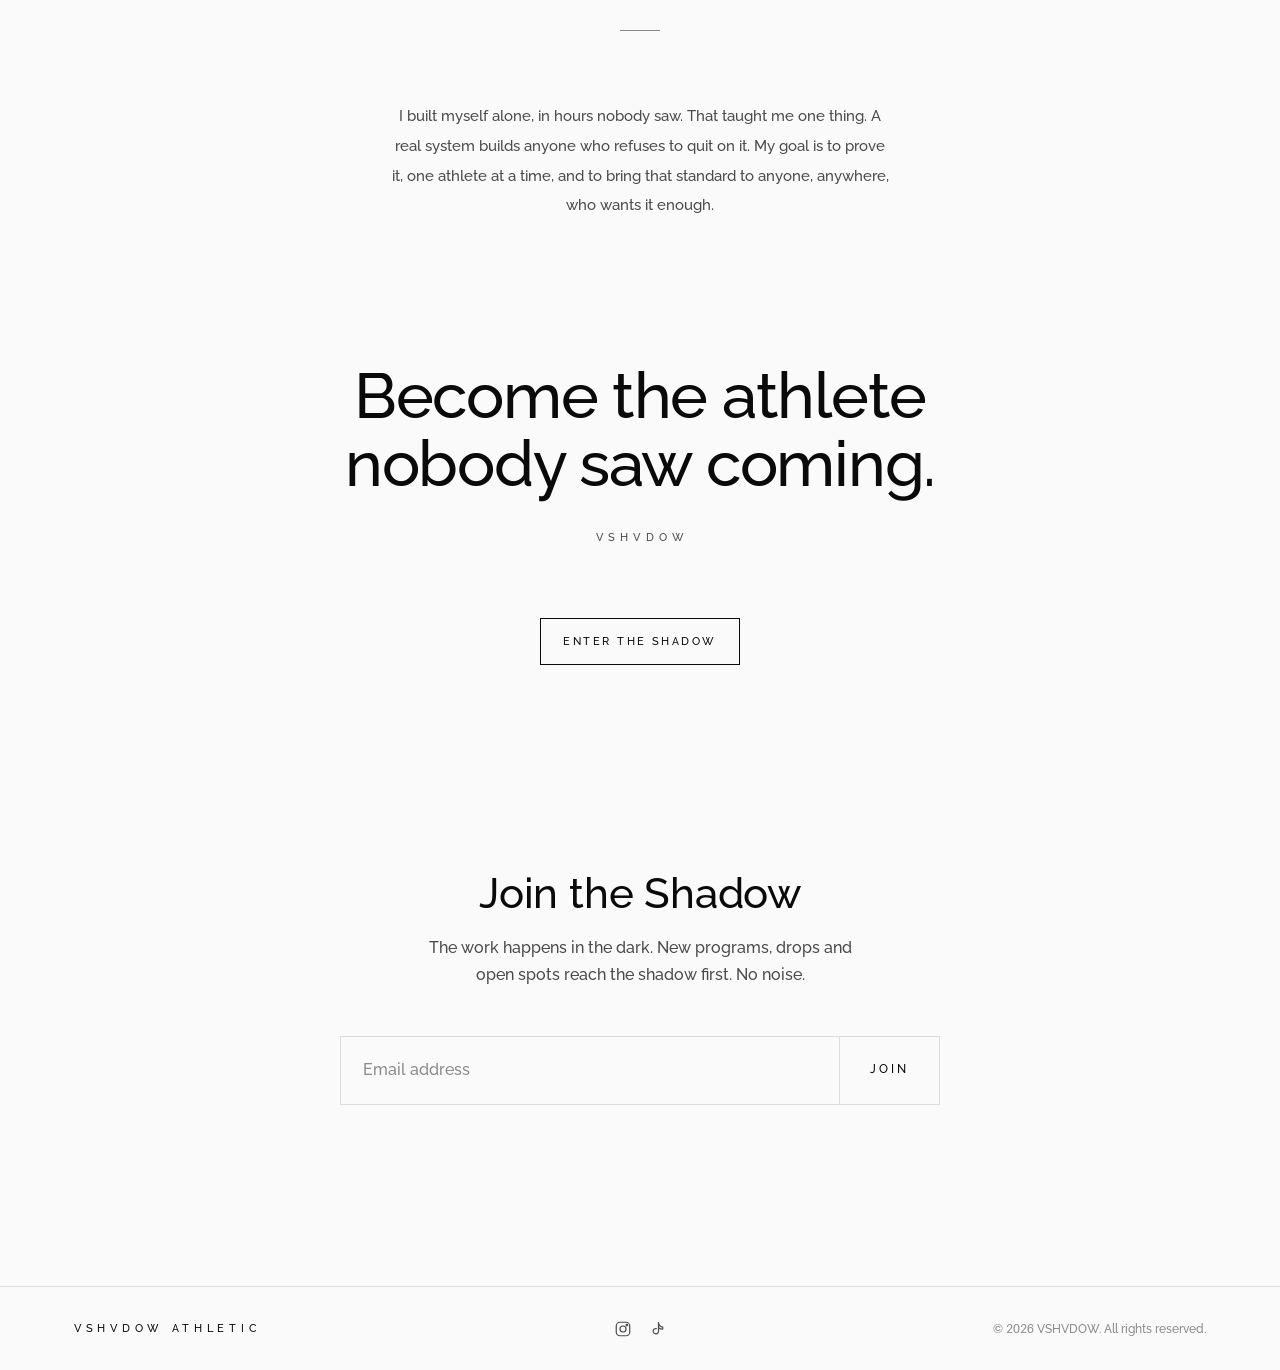
==== commit 3c071bf3: "Add files via upload" ====
--- a/mission.html
+++ b/mission.html
@@ -61,7 +61,7 @@
       </div>
     </nav>
 
-    <a class="wordmark" href="index.html" aria-label="VSHVDOW home"><svg viewBox="0 0 891.00 142.00" aria-hidden="true" focusable="false"><path fill="currentColor" d="M29.387975584944048 0.0 67.72942014242116 109.2983519837233 105.78067141403868 0.0H134.70193285859614L80.98024415055951 142.0H54.47859613428281L0.3765208545269587 0.0Z M208.60787385554428 37.2860427263479Q207.29019328585963 35.748748728382495 203.56077314343847 33.41932858596134Q199.8313530010173 31.089908443540182 194.56077314343847 28.809521871820955Q189.29019328585963 26.52913530010173 183.074516785351 24.913458799593073Q176.85884028484236 23.297782299084417 170.45884028484235 23.297782299084417Q159.1998575788403 23.297782299084417 153.4743031536114 27.423336724313316Q147.7487487283825 31.548891149542214 147.7487487283825 39.192126144455756Q147.7487487283825 44.98826042726347 151.38797558494406 48.39613428280772Q155.0272024415056 51.804008138351975 162.24488301119027 54.15304170905391Q169.4625635808749 56.50207527975584 180.18811800610376 59.32168870803662Q194.26657171922687 62.88246185147507 204.5254120040692 67.75304170905392Q214.78425228891152 72.62362156663275 220.3136724313327 80.50400813835198Q225.84309257375384 88.3843947100712 225.84309257375384 101.45497456765005Q225.84309257375384 112.82748728382502 221.62741607324517 120.86864699898271Q217.41173957273654 128.9098067141404 210.0509664292981 133.9450966429298Q202.69019328585964 138.98038657171924 193.20000000000002 141.28038657171925Q183.7098067141404 143.58038657171923 173.16077314343846 143.58038657171923Q162.63135300101732 143.58038657171923 151.97057985757885 141.37057985757883Q141.3098067141404 139.16077314343846 131.56864699898273 135.07644964394711Q121.82748728382504 130.99212614445574 113.5569074262462 125.11367243133266L125.85483214649035 101.34531027466937Q127.61173957273654 103.21202441505595 132.21567650050866 106.10615462868769Q136.8196134282808 109.00028484231943 143.3647100712106 111.89047812817904Q149.90980671414042 114.78067141403866 157.73528992878943 116.79634791454731Q165.56077314343847 118.81202441505596 173.65096642929808 118.81202441505596Q184.8824618514751 118.81202441505596 190.6217599186165 115.02569684638861Q196.3610579857579 111.23936927772127 196.3610579857579 104.15690742624619Q196.3610579857579 97.87057985757883 191.7963479145473 94.197995930824Q187.23163784333676 90.52541200406918 178.97866734486269 87.82147507629705Q170.72569684638864 85.11753814852491 159.60014242115975 82.09792472024415Q146.10207527975587 78.22734486266532 137.1138148524924 73.47637843336724Q128.1255544252289 68.72541200406917 123.72161749745678 61.59012207527975Q119.31768056968465 54.45483214649033 119.31768056968465 43.615605289928794Q119.31768056968465 29.023479145473033 126.27845371312311 19.08231943031535Q133.23922685656157 9.14115971515767 145.06471007121058 4.025483214649029Q156.89019328585962 -1.0901932858596126 171.2196134282808 -1.0901932858596126Q181.18038657171923 -1.0901932858596126 190.11173957273652 1.135289928789419Q199.04309257375382 3.3607731434384505 206.8293489318413 6.960773143438445Q214.61560528992882 10.560773143438439 220.79599186164802 14.749033570701926Z M339.97637843336724 0.0V142.0H312.5060834181079V81.4586978636826H248.1056561546287V142.0H220.63536113936928V0.0H248.1056561546287V57.34130213631738H312.5060834181079V0.0Z M358.18797558494407 0.0 396.52942014242115 109.2983519837233 434.5806714140387 0.0H463.50193285859615L409.7802441505595 142.0H383.2785961342828L329.176520854527 0.0Z M452.8353611393693 142.0V0.0H504.47057985757885Q527.6313530010173 0.0 543.2019328585961 9.5Q558.772512716175 19.0 566.597995930824 35.099999999999994Q574.423479145473 51.19999999999999 574.423479145473 70.8Q574.423479145473 92.4 565.7979959308241 108.4Q557.172512716175 124.4 541.4568362156663 133.2Q525.7411597151577 142.0 504.47057985757885 142.0ZM546.5727975584944 70.8Q546.5727975584944 57.05483214649033 541.6198270600203 46.50379450661241Q536.6668565615463 35.95275686673449 527.2707222787385 30.035076297049848Q517.8745879959308 24.117395727365206 504.47057985757885 24.117395727365206H480.3056561546287V117.8826042726348H504.47057985757885Q518.0745879959309 117.8826042726348 527.4256256358087 111.71002034587997Q536.7766632756867 105.53743641912513 541.6747304170906 94.8413021363174Q546.5727975584944 84.14516785350966 546.5727975584944 70.8Z M630.521546286877 143.0901932858596Q614.9803865717192 143.0901932858596 602.3294201424212 137.04509664292982Q589.6784537131232 131.0 580.5078738555444 120.7Q571.3372939979655 110.4 566.4020040691761 97.5Q561.4667141403867 84.6 561.4667141403867 70.90980671414037Q561.4667141403867 56.70980671414037 566.702004069176 43.854903357070185Q571.9372939979654 31.0 581.3078738555444 20.89999999999999Q590.6784537131232 10.799999999999983 603.374516785351 4.945096642929798Q616.0705798575789 -0.9098067141403874 631.1019328585962 -0.9098067141403874Q646.6430925737538 -0.9098067141403874 659.2940590030519 5.245096642929809Q671.94502543235 11.400000000000006 681.0156052899288 21.799999999999997Q690.0861851475076 32.19999999999999 695.0214750762971 45.0450966429298Q699.9567650050865 57.89019328585961 699.9567650050865 71.38038657171923Q699.9567650050865 85.49019328585962 694.821475076297 98.3450966429298Q689.6861851475077 111.2 680.3156052899288 121.30000000000001Q670.94502543235 131.4 658.2940590030519 137.2450966429298Q645.6430925737538 143.0901932858596 630.521546286877 143.0901932858596ZM589.3173957273652 71.09019328585961Q589.3173957273652 80.26671414038657 592.1409460834182 88.83342828077315Q594.9644964394711 97.40014242115971 600.2821770091557 104.07272634791454Q605.5998575788403 110.74531027466938 613.292054933876 114.66886063072228Q620.9842522889115 118.59241098677518 630.8117395727365 118.59241098677518Q640.8588402848424 118.59241098677518 648.5961342828077 114.51395727365208Q656.3334282807732 110.43550356052899 661.5511088504578 103.56291963377416Q666.7687894201424 96.69033570701933 669.4374364191251 88.17852492370295Q672.1060834181079 79.66671414038657 672.1060834181079 70.90980671414037Q672.1060834181079 61.73328585961343 669.282533062055 53.26657171922685Q666.4589827060021 44.799857578840275 661.0863987792472 38.07237029501525Q655.7138148524924 31.34488301119022 648.0314242115971 27.52133265513732Q640.349033570702 23.697782299084423 630.7215462868769 23.697782299084423Q620.6744455747712 23.697782299084423 612.9822482197355 27.721332655137317Q605.2900508647 31.74488301119021 600.0272736520856 38.527273652085434Q594.764496439471 45.309664292980656 592.0409460834181 53.766571719226846Q589.3173957273652 62.223479145473036 589.3173957273652 71.09019328585961Z M743.8982095625637 0.4392268565615325H769.3763784333673L785.5607731434386 47.31381485249237L801.9451678535097 0.4392268565615325H827.4233367243135L803.0939165818922 64.94502543234995L821.0901932858598 110.19641912512716L861.2433774160734 0.0H891.1254120040693L834.3410172939981 142.0H810.5334282807733L785.6705798575789 82.30565615462868L760.7881180061039 142.0H736.980528992879L680.3059409969483 0.0H709.9879755849441L750.3411597151578 110.19641912512716L768.0472431332656 64.94502543234995Z"/></svg></a>
+    <a class="wordmark" href="index.html" aria-label="VSHVDOW home"><svg viewBox="0 0 6228.09 1017.81" aria-hidden="true" focusable="false"><path fill="currentColor" d="M167.52 7.35 469.35 814.17 769.46 7.35H936.67L544.1 1007.35H394.59L0 7.35Z M1437.08 242.42Q1423.83 226.95 1396.57 209.55Q1369.31 192.15 1333.19 176.76Q1297.07 161.36 1254.45 151.14Q1211.84 140.93 1166.77 140.93Q1068.59 140.93 1020.65 177.6Q972.71 214.28 972.71 279.7Q972.71 327.15 999.66 354.79Q1026.61 382.44 1081.42 400.64Q1136.23 418.84 1219.38 439.35Q1321.18 463.11 1395.41 496.41Q1469.64 529.72 1509.58 584.55Q1549.51 639.38 1549.51 730.43Q1549.51 806.21 1520.98 860.85Q1492.45 915.49 1441.94 950.46Q1391.43 985.42 1324.93 1001.62Q1258.43 1017.81 1182.49 1017.81Q1107.34 1017.81 1033.59 1001.92Q959.84 986.03 893.23 956.1Q826.62 926.18 769.37 882.13L842.39 746.23Q860.06 765.01 894.31 786.88Q928.55 808.76 974.48 828.78Q1020.4 848.8 1074.68 861.84Q1128.96 874.87 1185.61 874.87Q1279.28 874.87 1329.48 841.91Q1379.67 808.95 1379.67 746.15Q1379.67 695.58 1347.03 665.58Q1314.39 635.57 1252.79 614.7Q1191.19 593.84 1105.22 571.91Q1006.84 545.65 940.56 513.85Q874.28 482.05 841.45 432.3Q808.61 382.55 808.61 304.89Q808.61 205.77 856.31 137.75Q904 69.73 986.45 34.87Q1068.9 0 1170.8 0Q1239.62 0 1300.2 14.84Q1360.78 29.69 1413.46 55.04Q1466.14 80.39 1509 112.87Z M2334.35 7.35V1007.35H2175.7V566.09H1671.47V1007.35H1512.81V7.35H1671.47V426.07H2175.7V7.35Z M2464.52 7.35 2766.35 814.17 3066.46 7.35H3233.67L2841.1 1007.35H2691.59L2297 7.35Z M3196.81 1007.35V7.35H3551.49Q3713.27 7.35 3821.93 74.25Q3930.59 141.15 3984.87 254.53Q4039.15 367.91 4039.15 505.94Q4039.15 658.05 3979.23 770.73Q3919.32 883.4 3809.8 945.37Q3700.29 1007.35 3551.49 1007.35ZM3878.48 505.94Q3878.48 400.86 3840.12 319.76Q3801.76 238.66 3728.96 193.01Q3656.16 147.36 3551.49 147.36H3355.47V867.33H3551.49Q3657.57 867.33 3730.21 819.72Q3802.86 772.11 3840.67 690.16Q3878.48 608.2 3878.48 505.94Z M4480.17 1014.69Q4372.71 1014.69 4285.27 972.29Q4197.84 929.88 4134.25 857.35Q4070.67 784.81 4036.41 693.97Q4002.15 603.12 4002.15 507.04Q4002.15 407.04 4038.52 316.35Q4074.89 225.66 4139.89 154.53Q4204.88 83.4 4292.47 42Q4380.05 0.61 4483.59 0.61Q4591.05 0.61 4678.48 44.12Q4765.91 87.63 4828.8 160.87Q4891.68 234.11 4925.94 324.4Q4960.2 414.69 4960.2 509.36Q4960.2 609.06 4924.53 699.75Q4888.86 790.44 4823.87 861.57Q4758.87 932.7 4671.44 973.7Q4584 1014.69 4480.17 1014.69ZM4162.82 507.65Q4162.82 578.24 4185.19 644.2Q4207.56 710.16 4248.98 761.3Q4290.41 812.43 4349.39 842.55Q4408.36 872.66 4481.88 872.66Q4557.6 872.66 4616.73 841.29Q4675.86 809.92 4716.58 757.38Q4757.3 704.83 4778.41 639.42Q4799.53 574.01 4799.53 507.04Q4799.53 436.45 4777.16 371.19Q4754.79 305.94 4712.81 254.25Q4670.83 202.57 4612.26 173.15Q4553.68 143.74 4481.57 143.74Q4405.85 143.74 4346.87 174.56Q4287.9 205.38 4247.02 257.62Q4206.15 309.86 4184.49 374.72Q4162.82 439.57 4162.82 507.65Z M5220.77 11.76H5369.04L5492.63 351.15L5617.62 11.76H5765.89L5593.56 456.09L5743.83 823.81L6055.43 7.35H6228.09L5818.58 1007.35H5681.08L5493.73 560.12L5305.58 1007.35H5168.08L4759.68 7.35H4930.93L5243.94 823.81L5392.49 456.09Z"/></svg></a>
 
     <div class="header-actions">
       <button id="langToggle" class="pill-btn" type="button"></button>
--- a/styles.css
+++ b/styles.css
@@ -418,7 +418,7 @@
 .products-banner-inner { position: relative; z-index: 1; width: 100%; display: flex; }
 /* copy always sits on the open, foggy right side of the photo (physical right, in both languages) */
 .products-banner-copy { margin-left: auto; width: min(40%, 420px); color: var(--text); }
-.products-mark { width: 72px; height: auto; margin-bottom: var(--sp-5); }
+.products-mark { width: 104px; height: auto; margin-bottom: var(--sp-5); }
 html[data-theme="dark"] .products-mark { filter: invert(1); }
 .products-banner-copy h2 { font-size: clamp(2.4rem, 5vw, var(--text-4xl)); letter-spacing: -.5px; }
 html[lang="ar"] .products-banner-copy h2 { letter-spacing: 0; }
@@ -450,7 +450,7 @@
 .product-overlay::after { content: ""; position: absolute; inset: 10px; border: 1px solid rgba(255,255,255,.22); pointer-events: none; }
 .product-top { display: flex; align-items: center; justify-content: space-between; }
 .product-num { font-family: var(--font-mono); font-weight: 400; font-size: 1.05rem; letter-spacing: .08em; }
-.product-mark { width: 26px; height: auto; filter: invert(1); opacity: .9; }
+.product-mark { width: 40px; height: auto; filter: invert(1); opacity: .9; }
 .product-title { font-family: var(--font-display); font-weight: var(--w-heavy); font-size: clamp(1.05rem, 1.35vw, 1.3rem); line-height: 1.1; letter-spacing: -.2px; }
 html[lang="ar"] .product-title { letter-spacing: 0; }
 .product-line { margin-top: var(--sp-2); font-size: .8rem; line-height: 1.45; color: rgba(255,255,255,.78); max-width: 26ch; }
@@ -460,7 +460,7 @@
   .products-banner-img { object-position: 40% center; }
   .products-banner-fade { background: linear-gradient(180deg, var(--bg) 0%, transparent 14%, transparent 45%, var(--bg) 96%); }
   .products-banner-copy { margin-left: 0; width: 100%; padding-bottom: var(--sp-8); }
-  .products-mark { width: 56px; margin-bottom: var(--sp-4); }
+  .products-mark { width: 84px; margin-bottom: var(--sp-4); }
   .product-rail { margin-top: calc(var(--sp-5) * -1); margin-inline: calc(var(--sp-5) * -1); padding-inline: var(--sp-5); scroll-padding-inline: var(--sp-5); }
   .product-track { justify-content: flex-start; }
   .product-card { flex-basis: 58vw; }
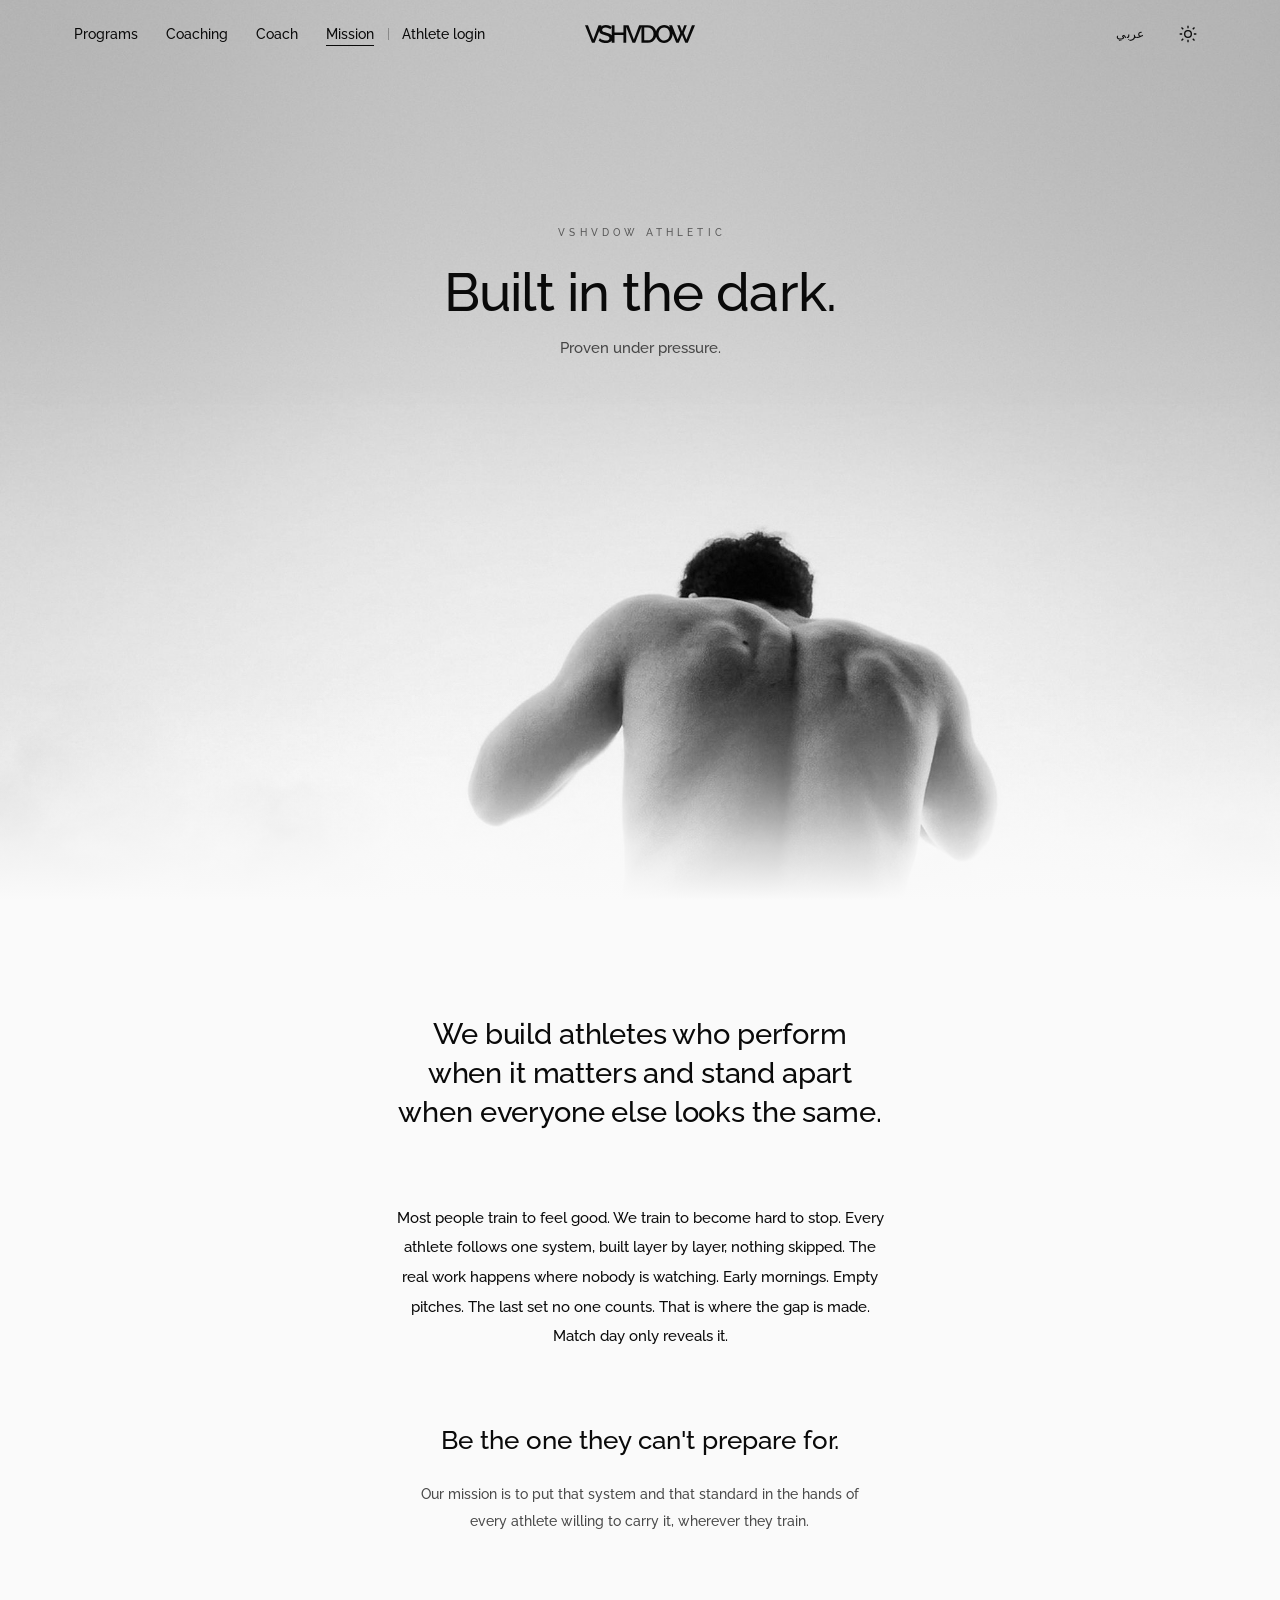
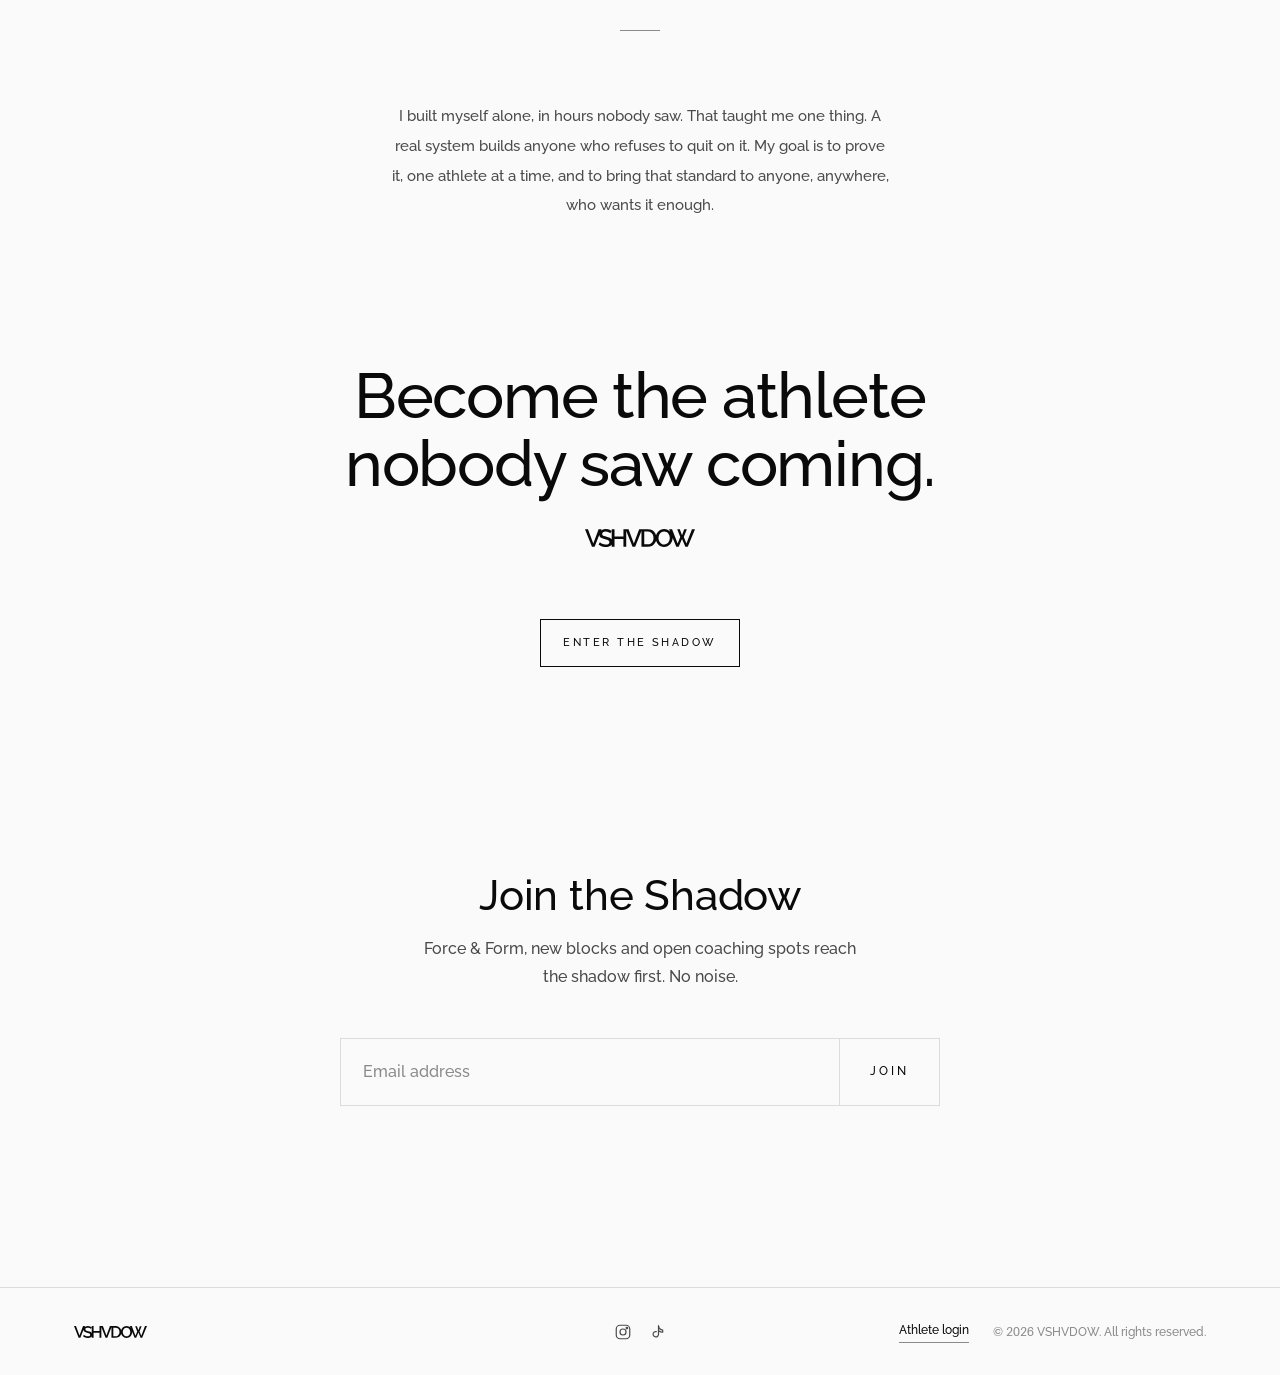
==== commit 1b2b7edf: "Add files via upload" ====
--- a/mission.html
+++ b/mission.html
@@ -24,7 +24,10 @@
 
 <meta property="og:title" content="VSHVDOW | The Mission">
 <meta property="og:description" content="Built in the dark. Proven under pressure.">
-<meta property="og:image" content="mission-hero-1200.jpg">
+<meta property="og:image" content="https://vshvdow.com/mission-hero-1200.jpg">
+<meta property="og:url" content="https://vshvdow.com/mission.html">
+<meta name="twitter:card" content="summary_large_image">
+<link rel="canonical" href="https://vshvdow.com/mission.html">
 <meta property="og:type" content="website">
 <meta name="theme-color" content="#0a0a0a">
 
@@ -40,6 +43,7 @@
 
 <link rel="preload" href="aileron-400.woff2" as="font" type="font/woff2" crossorigin>
 <link rel="preload" as="image" href="mission-hero.jpg" imagesrcset="mission-hero-1200.jpg 1200w, mission-hero.jpg 2000w" imagesizes="100vw">
+<link rel="preload" href="vshvdow-wordmark.svg" as="image" type="image/svg+xml">
 <link rel="stylesheet" href="styles.css">
 </head>
 <body data-page="mission">
@@ -49,19 +53,18 @@
 <header class="site-header" id="siteHeader">
   <div class="header-inner">
     <nav class="main-nav" id="mainNav" aria-label="Primary">
-      <a href="index.html#pyramid" data-nav="pyramid"></a>
-      <a href="index.html#bundles" data-nav="bundles"></a>
-      <a href="index.html#products" data-nav="products"></a>
+      <a href="index.html#programs" data-nav="programs"></a>
+      <a href="index.html#coaching" data-nav="coaching"></a>
       <a href="index.html#coach" data-nav="coach"></a>
       <a href="mission.html" data-nav="mission" aria-current="page"></a>
-      <a href="index.html#contact" data-nav="contact"></a>
+      <a class="nav-login" href="https://app.vshvdow.com" data-nav="login" data-app-link></a>
       <div class="nav-utility">
         <button id="langToggleMobile" class="nav-utility-btn" type="button"></button>
         <button id="themeToggleMobile" class="nav-utility-btn" type="button"></button>
       </div>
     </nav>
 
-    <a class="wordmark" href="index.html" aria-label="VSHVDOW home"><svg viewBox="0 0 6228.09 1017.81" aria-hidden="true" focusable="false"><path fill="currentColor" d="M167.52 7.35 469.35 814.17 769.46 7.35H936.67L544.1 1007.35H394.59L0 7.35Z M1437.08 242.42Q1423.83 226.95 1396.57 209.55Q1369.31 192.15 1333.19 176.76Q1297.07 161.36 1254.45 151.14Q1211.84 140.93 1166.77 140.93Q1068.59 140.93 1020.65 177.6Q972.71 214.28 972.71 279.7Q972.71 327.15 999.66 354.79Q1026.61 382.44 1081.42 400.64Q1136.23 418.84 1219.38 439.35Q1321.18 463.11 1395.41 496.41Q1469.64 529.72 1509.58 584.55Q1549.51 639.38 1549.51 730.43Q1549.51 806.21 1520.98 860.85Q1492.45 915.49 1441.94 950.46Q1391.43 985.42 1324.93 1001.62Q1258.43 1017.81 1182.49 1017.81Q1107.34 1017.81 1033.59 1001.92Q959.84 986.03 893.23 956.1Q826.62 926.18 769.37 882.13L842.39 746.23Q860.06 765.01 894.31 786.88Q928.55 808.76 974.48 828.78Q1020.4 848.8 1074.68 861.84Q1128.96 874.87 1185.61 874.87Q1279.28 874.87 1329.48 841.91Q1379.67 808.95 1379.67 746.15Q1379.67 695.58 1347.03 665.58Q1314.39 635.57 1252.79 614.7Q1191.19 593.84 1105.22 571.91Q1006.84 545.65 940.56 513.85Q874.28 482.05 841.45 432.3Q808.61 382.55 808.61 304.89Q808.61 205.77 856.31 137.75Q904 69.73 986.45 34.87Q1068.9 0 1170.8 0Q1239.62 0 1300.2 14.84Q1360.78 29.69 1413.46 55.04Q1466.14 80.39 1509 112.87Z M2334.35 7.35V1007.35H2175.7V566.09H1671.47V1007.35H1512.81V7.35H1671.47V426.07H2175.7V7.35Z M2464.52 7.35 2766.35 814.17 3066.46 7.35H3233.67L2841.1 1007.35H2691.59L2297 7.35Z M3196.81 1007.35V7.35H3551.49Q3713.27 7.35 3821.93 74.25Q3930.59 141.15 3984.87 254.53Q4039.15 367.91 4039.15 505.94Q4039.15 658.05 3979.23 770.73Q3919.32 883.4 3809.8 945.37Q3700.29 1007.35 3551.49 1007.35ZM3878.48 505.94Q3878.48 400.86 3840.12 319.76Q3801.76 238.66 3728.96 193.01Q3656.16 147.36 3551.49 147.36H3355.47V867.33H3551.49Q3657.57 867.33 3730.21 819.72Q3802.86 772.11 3840.67 690.16Q3878.48 608.2 3878.48 505.94Z M4480.17 1014.69Q4372.71 1014.69 4285.27 972.29Q4197.84 929.88 4134.25 857.35Q4070.67 784.81 4036.41 693.97Q4002.15 603.12 4002.15 507.04Q4002.15 407.04 4038.52 316.35Q4074.89 225.66 4139.89 154.53Q4204.88 83.4 4292.47 42Q4380.05 0.61 4483.59 0.61Q4591.05 0.61 4678.48 44.12Q4765.91 87.63 4828.8 160.87Q4891.68 234.11 4925.94 324.4Q4960.2 414.69 4960.2 509.36Q4960.2 609.06 4924.53 699.75Q4888.86 790.44 4823.87 861.57Q4758.87 932.7 4671.44 973.7Q4584 1014.69 4480.17 1014.69ZM4162.82 507.65Q4162.82 578.24 4185.19 644.2Q4207.56 710.16 4248.98 761.3Q4290.41 812.43 4349.39 842.55Q4408.36 872.66 4481.88 872.66Q4557.6 872.66 4616.73 841.29Q4675.86 809.92 4716.58 757.38Q4757.3 704.83 4778.41 639.42Q4799.53 574.01 4799.53 507.04Q4799.53 436.45 4777.16 371.19Q4754.79 305.94 4712.81 254.25Q4670.83 202.57 4612.26 173.15Q4553.68 143.74 4481.57 143.74Q4405.85 143.74 4346.87 174.56Q4287.9 205.38 4247.02 257.62Q4206.15 309.86 4184.49 374.72Q4162.82 439.57 4162.82 507.65Z M5220.77 11.76H5369.04L5492.63 351.15L5617.62 11.76H5765.89L5593.56 456.09L5743.83 823.81L6055.43 7.35H6228.09L5818.58 1007.35H5681.08L5493.73 560.12L5305.58 1007.35H5168.08L4759.68 7.35H4930.93L5243.94 823.81L5392.49 456.09Z"/></svg></a>
+    <a class="wordmark" href="index.html" aria-label="VSHVDOW home"><span class="logo-word" aria-hidden="true"></span></a>
 
     <div class="header-actions">
       <button id="langToggle" class="pill-btn" type="button"></button>
@@ -97,8 +100,8 @@
       <p class="mission-goal" id="missionGoal"></p>
       <p class="mission-note" id="missionNote"></p>
       <h2 class="mission-statement" id="missionStatement"></h2>
-      <p class="mission-sign" id="missionSign" dir="ltr"></p>
-      <a class="line-btn mission-cta" id="missionCta" href="index.html#bundles"></a>
+      <p class="mission-sign" aria-label="VSHVDOW"><span class="logo-word" aria-hidden="true"></span></p>
+      <a class="line-btn mission-cta" id="missionCta" href="index.html#programs"></a>
     </div>
   </section>
 
@@ -120,7 +123,7 @@
 
 <footer class="site-footer">
   <div class="footer-inner">
-    <div class="footer-brand" dir="ltr">VSHVDOW Athletic</div>
+    <a class="footer-brand" href="index.html" aria-label="VSHVDOW"><span class="logo-word" aria-hidden="true"></span></a>
     <div class="footer-social">
       <a id="igLink" href="https://www.instagram.com/vshvdow/" target="_blank" rel="noopener" aria-label="Instagram">
         <svg class="icon" viewBox="0 0 24 24" fill="none" stroke="currentColor" stroke-width="1.6"><rect x="3" y="3" width="18" height="18" rx="5"/><circle cx="12" cy="12" r="4"/><circle cx="17.2" cy="6.8" r="1"/></svg>
@@ -129,7 +132,10 @@
         <svg class="icon" viewBox="0 0 24 24" fill="none" stroke="currentColor" stroke-width="1.6" stroke-linecap="round" stroke-linejoin="round"><path d="M14 3.8v11.2a3.6 3.6 0 1 1-2.9-3.53"/><path d="M14 3.8c.35 3 2.6 5.25 5.6 5.5v3a8.6 8.6 0 0 1-5.6-2.05"/></svg>
       </a>
     </div>
-    <p class="footer-rights">© <span id="footerYear"></span> VSHVDOW. <span id="footerRights"></span></p>
+    <div class="footer-end">
+      <a class="footer-login" href="https://app.vshvdow.com" data-nav="login" data-app-link></a>
+      <p class="footer-rights">© <span id="footerYear"></span> VSHVDOW. <span id="footerRights"></span></p>
+    </div>
   </div>
 </footer>
 
--- a/styles.css
+++ b/styles.css
@@ -56,6 +56,14 @@
   --w-text: 500;
 
   --container: 1180px;
+
+  /* One logo scale: every logo on the site is one of these four sizes */
+  --logo-md: 18px;   /* wordmark height: header, Mission signature */
+  --logo-sm: 12px;   /* wordmark height: footer */
+  --mark-lg: 96px;   /* crescent width: over a section title */
+  --mark-sm: 40px;   /* crescent width: on a card */
+  /* One shape for every portrait photo and film (the program cards, the coach, results) */
+  --ratio-portrait: 3 / 4;
   --radius: 0;
   --ease: cubic-bezier(.22,.61,.36,1);
 
@@ -122,9 +130,11 @@
 }
 html { scroll-behavior: smooth; }
 /* Moving between the home page and the Mission page cross-fades instead of
-   flashing white, and the header stays put (browsers that support it). */
+   flashing white (browsers that support it). The header is identical on both
+   pages, so it holds still through the fade. It must NOT get its own
+   view-transition-name: that turns it into a "backdrop root" and switches
+   off the blur behind it. */
 @view-transition { navigation: auto; }
-.site-header { view-transition-name: site-header; }
 ::view-transition-old(root), ::view-transition-new(root) { animation-duration: .45s; animation-timing-function: cubic-bezier(.22,.61,.36,1); }
 @media (prefers-reduced-motion: reduce) { @view-transition { navigation: none; } }
 
@@ -148,6 +158,22 @@
 .btn-small { padding: .55em 1.2em; font-size: var(--text-sm); }
 .btn[disabled], .btn.is-waitlist { opacity: .55; cursor: default; }
 .btn.is-waitlist:hover { transform: none; }
+
+/* ---------- Logo ---------- */
+/* Each logo comes from ONE file: vshvdow-wordmark.svg (the name) and
+   vshvdow-icon.svg (the crescent). They're drawn as a mask in the current
+   text colour, so they follow light, dark and the header's tone by
+   themselves. Replace those two files and the logo changes everywhere
+   (README part 6). The shapes' proportions are the aspect ratios below. */
+.logo-word, .logo-mark {
+  display: block; background-color: currentColor;
+  -webkit-mask-repeat: no-repeat; mask-repeat: no-repeat;
+  -webkit-mask-size: contain; mask-size: contain;
+  -webkit-mask-position: center; mask-position: center;
+}
+.logo-word { -webkit-mask-image: url("vshvdow-wordmark.svg"); mask-image: url("vshvdow-wordmark.svg"); aspect-ratio: 6228 / 1018; height: var(--logo-md); width: auto; }
+.logo-mark { -webkit-mask-image: url("vshvdow-icon.svg"); mask-image: url("vshvdow-icon.svg"); aspect-ratio: 1000 / 470; width: var(--mark-sm); height: auto; }
+@media (forced-colors: active) { .logo-word, .logo-mark { forced-color-adjust: none; background-color: CanvasText; } }
 
 /* ---------- Header ---------- */
 /* Transparent at the very top (sits over the hero video). Once the page
@@ -204,9 +230,14 @@
   display: block; line-height: 0; text-decoration: none; color: var(--text); position: relative;
   grid-column: 2; justify-self: center;
 }
-/* the header logo is outlined SVG (the Canva logo: Raleway Bold, letter spacing -130), so it looks identical everywhere and follows the text colour */
-.wordmark svg { display: block; height: 18px; width: auto; }
-@media (max-width: 860px) { .wordmark svg { height: 15px; } }
+/* the header logo: the single wordmark file, at the standard size */
+.wordmark .logo-word { height: var(--logo-md); }
+@media (max-width: 860px) { .wordmark .logo-word { height: 15px; } }
+/* Athlete login sits apart from the page links, behind a short hairline */
+.main-nav .nav-login { position: relative; }
+@media (min-width: 1141px) {
+  .main-nav .nav-login::before { content: ""; position: absolute; inset-inline-start: -14px; top: 50%; width: 1px; height: 12px; background: currentColor; opacity: .3; transform: translateY(-50%); }
+}
 .main-nav { display: flex; align-items: center; gap: 28px; grid-column: 1; justify-self: start; }
 .main-nav a { text-decoration: none; color: var(--text-muted); font-size: var(--text-sm); font-weight: 500; transition: color .15s var(--ease); }
 .main-nav a:hover { color: var(--text); }
@@ -274,9 +305,11 @@
     linear-gradient(180deg, rgba(10,10,10,.45) 0%, rgba(10,10,10,0) 22%, rgba(10,10,10,0) 70%, rgba(10,10,10,.5) 100%),
     rgba(10,10,10,.2);
 }
+/* one fine film grain, shared by the hero and the product films so they read as one reel */
+:root { --grain: url("data:image/svg+xml,%3Csvg xmlns='http://www.w3.org/2000/svg' width='180' height='180'%3E%3Cfilter id='n'%3E%3CfeTurbulence type='fractalNoise' baseFrequency='.85' numOctaves='2' stitchTiles='stitch'/%3E%3CfeColorMatrix values='0 0 0 0 1  0 0 0 0 1  0 0 0 0 1  0 0 0 .9 0'/%3E%3C/filter%3E%3Crect width='100%25' height='100%25' filter='url(%23n)'/%3E%3C/svg%3E"); }
 .hero-grain {
   position: absolute; inset: 0; opacity: .14; mix-blend-mode: overlay; pointer-events: none;
-  background-image: url("data:image/svg+xml,%3Csvg xmlns='http://www.w3.org/2000/svg' width='180' height='180'%3E%3Cfilter id='n'%3E%3CfeTurbulence type='fractalNoise' baseFrequency='.85' numOctaves='2' stitchTiles='stitch'/%3E%3CfeColorMatrix values='0 0 0 0 1  0 0 0 0 1  0 0 0 0 1  0 0 0 .9 0'/%3E%3C/filter%3E%3Crect width='100%25' height='100%25' filter='url(%23n)'/%3E%3C/svg%3E");
+  background-image: var(--grain);
 }
 .hero-content {
   position: relative; z-index: 1; width: 100%; max-width: var(--container);
@@ -344,7 +377,7 @@
 /* ---------- Band (mid-page statement) ---------- */
 .band { position: relative; height: 56vh; min-height: 360px; display: flex; align-items: center; justify-content: center; overflow: hidden; padding: 0; }
 /* photo bands melt into the page at the top and bottom instead of ending on a hard edge */
-.band::after, .contact-section::after {
+.band::after {
   content: ""; position: absolute; inset: 0; pointer-events: none;
   background: linear-gradient(180deg, var(--bg) 0%, color-mix(in srgb, var(--bg) 0%, transparent) 24%, transparent 76%, var(--bg) 100%);
 }
@@ -353,154 +386,184 @@
 .band-line { position: relative; z-index: 1; color: #fff; font-family: var(--font-display); font-weight: var(--w-heavy); font-size: clamp(.85rem, 1.4vw, 1.1rem); text-align: center; padding-inline: var(--sp-5); letter-spacing: .42em; text-transform: uppercase; }
 html[lang="ar"] .band-line { letter-spacing: 0; font-size: clamp(1.15rem, 2.2vw, 1.6rem); }
 
-/* ---------- Bundles ---------- */
-.pricing-note { max-width: 62ch; color: var(--text-muted); margin-top: var(--sp-5); padding-inline-start: var(--sp-4); border-inline-start: 1px solid var(--border); font-size: var(--text-sm); line-height: 1.7; }
-.bundle-grid { display: grid; grid-template-columns: repeat(3, 1fr); gap: var(--sp-5); margin-top: var(--sp-7); align-items: stretch; }
-@media (max-width: 940px) { .bundle-grid { grid-template-columns: 1fr; max-width: 480px; margin-inline: auto; } }
-
-.bundle-card { display: flex; flex-direction: column; gap: var(--sp-5); background: var(--bg-raised); border: 1px solid var(--border); padding: var(--sp-7) var(--sp-6); transition: transform .45s var(--ease), border-color .3s var(--ease), box-shadow .45s var(--ease); }
-.bundle-card:hover { transform: translateY(-6px); border-color: var(--text-faint); box-shadow: 0 26px 48px -32px rgba(0,0,0,.45); }
-.bundle-card.featured:hover { border-color: var(--invert-bg); }
-.bundle-card.featured { background: var(--invert-bg); color: var(--invert-text); border-color: var(--invert-bg); }
-.bundle-card.featured .bundle-list-title { color: var(--invert-muted); }
-.bundle-card.featured .bundle-price small,
-.bundle-card.featured .bundle-price .egp,
-.bundle-card.featured .bundle-badge,
-.bundle-card.featured .bundle-minimum,
-.bundle-card.featured .spots-label { color: var(--invert-muted); }
-.bundle-card.featured .btn-primary.is-waitlist { opacity: .6; }
-
-.bundle-badge { font-family: var(--font-body); font-weight: 500; font-size: var(--text-xs); letter-spacing: .3px; color: var(--text-muted); }
-.bundle-name { font-family: var(--font-display); font-size: var(--text-2xl); font-weight: var(--w-heavy); }
-.bundle-price { font-family: var(--font-mono); font-size: var(--text-2xl); font-weight: 500; margin-top: var(--sp-1); }
-.bundle-price small { font-family: var(--font-body); font-weight: 500; font-size: var(--text-sm); color: var(--text-muted); }
-.bundle-price .egp { display: block; font-size: var(--text-sm); color: var(--text-muted); font-weight: 500; margin-top: 2px; }
-.bundle-minimum { font-size: var(--text-xs); color: var(--text-faint); }
-.spots-row { display: flex; align-items: center; gap: var(--sp-2); font-family: var(--font-body); font-weight: 500; font-size: var(--text-xs); }
-.spots-dot { width: 7px; height: 7px; border-radius: 50%; background: var(--text); flex: none; }
-.bundle-card.featured .spots-dot { background: var(--invert-text); }
-.spots-row.is-full .spots-dot { background: var(--text-faint); }
-
-.bundle-list-title { font-size: var(--text-xs); font-weight: 500; text-transform: none; color: var(--text-faint); margin-top: var(--sp-2); }
-.bundle-list { display: flex; flex-direction: column; gap: 8px; margin-top: var(--sp-2); }
-.bundle-list li { font-size: var(--text-sm); line-height: 1.45; }
-.bundle-best { margin-top: auto; padding-top: var(--sp-4); border-top: 1px solid var(--border); }
-.bundle-card.featured .bundle-best { border-color: rgba(250,249,247,.18); }
-.bundle-best-list { display: block; margin-top: var(--sp-2); font-size: var(--text-xs); line-height: 1.8; color: var(--text-muted); }
-.bundle-best-list li { display: inline; }
-.bundle-best-list li + li::before { content: " · "; }
-.bundle-card.featured .bundle-best-list { color: var(--invert-muted); }
-/* join buttons: the same thin, square outline as the hero button; they fill on hover */
-.bundle-card .btn {
-  margin-top: var(--sp-3); width: 100%; padding: 1.25em 1.5em; background: transparent; color: var(--text);
-  border: 1px solid var(--text); font-size: .72rem; font-weight: 500; letter-spacing: .2em; text-transform: uppercase;
-  transition: background .3s var(--ease), color .3s var(--ease), border-color .3s var(--ease);
-}
-.bundle-card .btn:hover { transform: none; }
-.bundle-card .btn:not(.is-waitlist):hover { background: var(--text); color: var(--bg); }
-.bundle-card.featured .btn { color: var(--invert-text); border-color: var(--invert-text); background: transparent; }
-.bundle-card.featured .btn:not(.is-waitlist):hover { background: var(--invert-text); color: var(--invert-bg); }
-html[lang="ar"] .bundle-card .btn { letter-spacing: 0; font-size: .9rem; }
-.fx-note { font-size: var(--text-xs); color: var(--text-faint); margin-top: var(--sp-6); }
+/* ---------- Coaching ---------- */
+/* Two levels side by side, laid out like a spec sheet: name and spots, the
+   monthly price, the block terms, then one row per thing you get. The
+   currency switch changes every price on the page (programs too). */
+.coaching-head { display: flex; align-items: flex-end; justify-content: space-between; gap: var(--sp-6); flex-wrap: wrap; }
+.currency-switch { display: inline-flex; gap: 2px; padding: 3px; border: 1px solid var(--border); flex: none; }
+.currency-switch button { padding: .6em 1.15em; font-size: .68rem; font-weight: 500; letter-spacing: .2em; color: var(--text-muted); transition: background .3s var(--ease), color .3s var(--ease); }
+.currency-switch button:hover { color: var(--text); }
+.currency-switch button[aria-pressed="true"] { background: var(--text); color: var(--bg); }
+html[lang="ar"] .currency-switch button { letter-spacing: 0; font-size: .85rem; }
+.offer-line { margin-top: var(--sp-6); display: flex; align-items: center; gap: 12px; font-size: var(--text-sm); color: var(--text); }
+.offer-line::before { content: ""; width: 6px; height: 6px; border-radius: 50%; background: currentColor; flex: none; }
+.offer-line[hidden] { display: none; }
+.coach-grid { margin-top: var(--sp-6); display: grid; grid-template-columns: repeat(2, minmax(0, 1fr)); gap: var(--sp-5); align-items: stretch; }
+@media (max-width: 860px) { .coach-grid { grid-template-columns: 1fr; max-width: 560px; } }
+.coach-card { display: flex; flex-direction: column; padding: clamp(28px, 3.4vw, 48px); background: var(--bg-raised); border: 1px solid var(--border); }
+.coach-card.featured { background: var(--invert-bg); color: var(--invert-text); border-color: var(--invert-bg); }
+.coach-top { display: flex; justify-content: space-between; align-items: baseline; gap: var(--sp-4); }
+.coach-name { font-size: var(--text-2xl); font-weight: var(--w-heavy); letter-spacing: -.2px; line-height: 1.1; }
+.coach-spots { display: inline-flex; align-items: center; gap: 8px; font-size: var(--text-xs); color: var(--text-muted); white-space: nowrap; }
+.coach-spots::before { content: ""; width: 6px; height: 6px; border-radius: 50%; background: currentColor; }
+.coach-spots.is-full::before { opacity: .4; }
+.coach-pitch { margin-top: var(--sp-2); font-size: var(--text-sm); color: var(--text-muted); }
+.coach-price { margin-top: var(--sp-7); display: flex; align-items: baseline; gap: 10px; flex-wrap: wrap; }
+.coach-amount { font-family: var(--font-mono); font-weight: 300; font-size: clamp(2.5rem, 4.2vw, 3.3rem); line-height: 1; letter-spacing: -.01em; }
+.coach-per { font-size: var(--text-sm); color: var(--text-muted); }
+.coach-terms { margin-top: var(--sp-3); font-size: var(--text-xs); line-height: 1.6; color: var(--text-faint); }
+.coach-rows { margin: var(--sp-6) 0 0; border-top: 1px solid var(--border); }
+.coach-row { display: grid; grid-template-columns: 8.5rem minmax(0, 1fr); gap: var(--sp-4); padding: 14px 0; border-bottom: 1px solid var(--border); font-size: var(--text-sm); line-height: 1.5; }
+.coach-row dt { color: var(--text-faint); }
+.coach-row dd { margin: 0; }
+@media (max-width: 520px) { .coach-row { grid-template-columns: 1fr; gap: 2px; } }
+/* the same thin, square outline as the hero button; it fills on hover */
+.coach-cta {
+  margin-top: var(--sp-7); display: flex; align-items: center; justify-content: center; padding: 1.3em 1.5em;
+  border: 1px solid var(--text); color: var(--text); text-decoration: none;
+  font-size: .72rem; font-weight: 500; letter-spacing: .2em; text-transform: uppercase;
+  transition: background .35s var(--ease), color .35s var(--ease);
+}
+.coach-cta:hover, .coach-cta:focus-visible { background: var(--text); color: var(--bg); }
+html[lang="ar"] .coach-cta { letter-spacing: 0; font-size: .9rem; }
+.coach-card.featured .coach-spots, .coach-card.featured .coach-pitch, .coach-card.featured .coach-per { color: var(--invert-muted); }
+.coach-card.featured .coach-terms, .coach-card.featured .coach-row dt { color: color-mix(in srgb, var(--invert-text) 50%, transparent); }
+.coach-card.featured .coach-rows, .coach-card.featured .coach-row { border-color: color-mix(in srgb, var(--invert-text) 16%, transparent); }
+.coach-card.featured .coach-cta { border-color: var(--invert-text); color: var(--invert-text); }
+.coach-card.featured .coach-cta:hover, .coach-card.featured .coach-cta:focus-visible { background: var(--invert-text); color: var(--invert-bg); }
 
 /* ---------- Products ---------- */
-.products-section { padding-top: 0; }
-
-/* Wide banner: the light photo in light mode, the inverted one in dark mode.
-   Its bottom edge fades into the page so the cards flow straight out of it. */
-.products-section { overflow-x: clip; }
-.products-banner { position: relative; min-height: clamp(300px, 38vw, 480px); display: flex; align-items: center; overflow: hidden; }
-.products-banner-img { position: absolute; inset: 0; width: 100%; height: 100%; object-fit: cover; object-position: 38% center; }
-.banner-dark { display: none; }
-html[data-theme="dark"] .banner-light { display: none; }
-html[data-theme="dark"] .banner-dark { display: block; }
-.products-banner-fade { position: absolute; inset: 0; background: linear-gradient(180deg, var(--bg) 0%, transparent 16%, transparent 62%, var(--bg) 100%); }
-.products-banner-inner { position: relative; z-index: 1; width: 100%; display: flex; }
-/* copy always sits on the open, foggy right side of the photo (physical right, in both languages) */
-.products-banner-copy { margin-left: auto; width: min(40%, 420px); color: var(--text); }
-.products-mark { width: 104px; height: auto; margin-bottom: var(--sp-5); }
-html[data-theme="dark"] .products-mark { filter: invert(1); }
-.products-banner-copy h2 { font-size: clamp(2.4rem, 5vw, var(--text-4xl)); letter-spacing: -.5px; }
-html[lang="ar"] .products-banner-copy h2 { letter-spacing: 0; }
-
-/* Four cards in one calm row. On narrow screens the row swipes sideways. */
+/* A calm centred title (the crescent, "Products", one line), then the films
+   as a reel, sized like Opus's training principle cards: tall 3:4 cards,
+   3.3 across on computers, 1.7 on tablets, 1.2 on phones. The reel starts on
+   the same line as the text above it and runs off the right edge (the left
+   edge in Arabic), so the next card always peeks in. It snaps card by card,
+   swipes on phones and trackpads, drags with a mouse (script.js), and a
+   hairline underneath fills as you move through it. */
+.products-section { overflow-x: clip; padding-top: clamp(3.5rem, 6vw, 5.5rem); }
+.products-head { display: flex; flex-direction: column; align-items: center; text-align: center; }
+.products-head .section-sub { margin-inline: auto; }
+.products-mark { width: var(--mark-lg); margin-bottom: var(--sp-5); color: var(--text); }
+
 .product-rail {
-  position: relative; z-index: 2; margin-top: calc(var(--sp-6) * -1);
+  /* the column the cards are measured against, and where it starts */
+  --gap: 14px;
+  --gut: var(--sp-5);
+  --colw: min(calc(100vw - var(--gut) * 2), calc(var(--container) - var(--gut) * 2));
+  --inset: max(var(--gut), calc((100vw - var(--container)) / 2 + var(--gut)));
+  --per: 1.2;
+  margin-top: clamp(2.5rem, 4.5vw, 3.5rem);
+  margin-inline: calc(50% - 50vw);
+  padding-inline-start: var(--inset);
+  scroll-padding-inline-start: var(--inset);
   overflow-x: auto; overflow-y: hidden; scrollbar-width: none; overscroll-behavior-x: contain;
-  scroll-snap-type: x mandatory; padding-block: var(--sp-3) var(--sp-4);
-}
+  scroll-snap-type: x mandatory; scroll-behavior: smooth;
+}
+@media (min-width: 641px) { .product-rail { --per: 1.7; } }
+@media (min-width: 990px) { .product-rail { --per: 3.3; } }
 .product-rail::-webkit-scrollbar { display: none; }
-.product-track { display: flex; gap: var(--sp-4); justify-content: center; min-width: max-content; margin-inline: auto; }
-.product-card { pointer-events: none; }
-.product-track { display: flex; gap: var(--sp-4); width: max-content; padding-inline: var(--sp-4); }
+.product-rail:focus-visible { outline: none; }
+.product-rail:focus-visible .product-card { outline: 1px solid var(--text); outline-offset: 4px; }
+@media (hover: hover) and (pointer: fine) {
+  .product-rail.is-scrollable { cursor: grab; }
+}
+/* while a mouse drags (or settles after one), snapping waits so the row follows the hand */
+.product-rail.is-dragging, .product-rail.is-settling { scroll-snap-type: none; scroll-behavior: auto; }
+.product-rail.is-dragging { cursor: grabbing; user-select: none; -webkit-user-select: none; }
+.product-track { display: flex; gap: var(--gap); width: max-content; }
+/* a spacer at the end, so the last card can line up with the right edge of the text */
+.product-track::after { content: ""; flex: 0 0 calc(var(--inset) - var(--gap)); }
+
 .product-card {
-  flex: 0 0 clamp(180px, 19vw, 230px); scroll-snap-align: start; position: relative; aspect-ratio: 4 / 5; overflow: hidden; border-radius: 2px;
-  background: var(--c-ink); color: #fff; isolation: isolate;
-  transition: transform .45s var(--ease), box-shadow .45s var(--ease);
-}
-.product-card:hover { transform: translateY(-6px); box-shadow: 0 22px 40px -26px rgba(0,0,0,.55); }
-.product-media, .product-media img { position: absolute; inset: 0; width: 100%; height: 100%; }
-.product-media img { object-fit: cover; filter: grayscale(1) contrast(1.08); transition: transform .8s var(--ease); }
-.product-card:hover .product-media img { transform: scale(1.045); }
+  flex: 0 0 calc((var(--colw) - (var(--per) - 1) * var(--gap)) / var(--per));
+  aspect-ratio: var(--ratio-portrait); max-height: 730px;
+  scroll-snap-align: start; position: relative; overflow: hidden; isolation: isolate;
+  background: #141414; color: #fff; pointer-events: none;
+}
+/* The still (the film's own first frame) fills the card; the film fades in
+   over it once it's playing, so the switch can't be seen. Both are already
+   graded, so no filters here. */
+.product-media { position: absolute; inset: 0; overflow: hidden; }
+.product-still, .product-video { position: absolute; inset: 0; width: 100%; height: 100%; object-fit: cover; display: block; }
+.product-video { opacity: 0; transition: opacity 1.2s var(--ease); }
+.product-video.is-playing { opacity: 1; }
+/* the four films wake one after another, a beat apart */
+.product-card:nth-child(2) .product-video { transition-delay: .15s; }
+.product-card:nth-child(3) .product-video { transition-delay: .3s; }
+.product-card:nth-child(4) .product-video { transition-delay: .45s; }
+.product-media::after {
+  content: ""; position: absolute; inset: 0; pointer-events: none;
+  opacity: .12; mix-blend-mode: overlay; background-image: var(--grain);
+}
+/* no frame: just a soft shade at the top for the crescent and a deeper one under the words */
 .product-overlay {
-  position: absolute; inset: 0; display: flex; flex-direction: column; justify-content: space-between;
-  padding: var(--sp-4);
-  background: linear-gradient(180deg, rgba(10,10,10,.42) 0%, rgba(10,10,10,0) 30%, rgba(10,10,10,0) 45%, rgba(10,10,10,.85) 100%);
-}
-.product-overlay::after { content: ""; position: absolute; inset: 10px; border: 1px solid rgba(255,255,255,.22); pointer-events: none; }
-.product-top { display: flex; align-items: center; justify-content: space-between; }
-.product-num { font-family: var(--font-mono); font-weight: 400; font-size: 1.05rem; letter-spacing: .08em; }
-.product-mark { width: 40px; height: auto; filter: invert(1); opacity: .9; }
-.product-title { font-family: var(--font-display); font-weight: var(--w-heavy); font-size: clamp(1.05rem, 1.35vw, 1.3rem); line-height: 1.1; letter-spacing: -.2px; }
+  position: absolute; inset: 0; z-index: 1;
+  display: flex; flex-direction: column; justify-content: space-between;
+  padding: clamp(18px, 1.7vw, 24px);
+  background: linear-gradient(180deg, rgba(10,10,10,.3) 0%, rgba(10,10,10,0) 22%, rgba(10,10,10,0) 46%, rgba(10,10,10,.66) 100%);
+}
+.product-top { display: flex; justify-content: space-between; align-items: center; gap: var(--sp-3); min-height: 19px; }
+.product-mark { width: var(--mark-sm); color: #fff; opacity: .92; }
+.product-status { font-size: .66rem; font-weight: 500; letter-spacing: .22em; text-transform: uppercase; color: rgba(255,255,255,.82); }
+html[lang="ar"] .product-status { letter-spacing: 0; font-size: .8rem; }
+.product-num { display: block; margin-bottom: 10px; font-family: var(--font-mono); font-weight: 400; font-size: 1.05rem; letter-spacing: .08em; }
+.product-title { font-family: var(--font-display); font-weight: var(--w-heavy); font-size: clamp(1.2rem, 1.45vw, 1.35rem); line-height: 1.14; letter-spacing: -.2px; }
 html[lang="ar"] .product-title { letter-spacing: 0; }
-.product-line { margin-top: var(--sp-2); font-size: .8rem; line-height: 1.45; color: rgba(255,255,255,.78); max-width: 26ch; }
-
-@media (max-width: 760px) {
-  .products-banner { min-height: 0; aspect-ratio: 4 / 5; align-items: flex-end; }
-  .products-banner-img { object-position: 40% center; }
-  .products-banner-fade { background: linear-gradient(180deg, var(--bg) 0%, transparent 14%, transparent 45%, var(--bg) 96%); }
-  .products-banner-copy { margin-left: 0; width: 100%; padding-bottom: var(--sp-8); }
-  .products-mark { width: 84px; margin-bottom: var(--sp-4); }
-  .product-rail { margin-top: calc(var(--sp-5) * -1); margin-inline: calc(var(--sp-5) * -1); padding-inline: var(--sp-5); scroll-padding-inline: var(--sp-5); }
-  .product-track { justify-content: flex-start; }
-  .product-card { flex-basis: 58vw; }
-}
+.product-line { margin-top: 7px; font-size: .875rem; line-height: 1.5; color: rgba(255,255,255,.78); max-width: 30ch; }
+/* every card keeps room for three lines, so numbers and titles sit on one line across the row */
+.product-line { min-height: 4.5em; display: -webkit-box; -webkit-line-clamp: 3; -webkit-box-orient: vertical; overflow: hidden; }
+.product-meta { margin-top: 14px; display: flex; flex-wrap: wrap; gap: 0 12px; font-size: .78rem; color: rgba(255,255,255,.92); }
+.product-meta:empty { display: none; }
+.product-meta span + span { padding-inline-start: 12px; border-inline-start: 1px solid rgba(255,255,255,.35); }
+.product-buy {
+  pointer-events: auto; margin-top: 16px; display: inline-flex; padding: .95em 1.7em; border: 1px solid #fff; color: #fff; text-decoration: none;
+  font-size: .66rem; font-weight: 500; letter-spacing: .22em; text-transform: uppercase; transition: background .3s var(--ease), color .3s var(--ease);
+}
+.product-buy:hover, .product-buy:focus-visible { background: #fff; color: #0a0a0a; }
+html[lang="ar"] .product-buy { letter-spacing: 0; font-size: .85rem; }
+/* under the row: while programs are coming, one quiet line and a button to the signup */
+.programs-note { margin-top: var(--sp-7); display: flex; flex-direction: column; align-items: center; gap: var(--sp-5); text-align: center; }
+.programs-note[hidden] { display: none; }
+.programs-note p { max-width: 46ch; color: var(--text-muted); font-size: var(--text-base); line-height: 1.7; }
+
+/* the hairline: the share of the row you've seen so far */
+.product-progress { position: relative; height: 1px; margin-top: var(--sp-6); background: var(--border); overflow: hidden; }
+.product-progress[hidden] { display: none; }
+.product-progress span { position: absolute; inset: 0; background: var(--text); transform-origin: left center; transform: scaleX(var(--seen, 0)); transition: transform .35s var(--ease); }
+html[dir="rtl"] .product-progress span { transform-origin: right center; }
 
 /* ---------- About / Results ---------- */
 .about-grid, .results-grid { display: grid; grid-template-columns: .8fr 1.2fr; gap: var(--sp-9); align-items: center; }
 @media (max-width: 820px) { .about-grid, .results-grid { grid-template-columns: 1fr; gap: var(--sp-6); } .about-media, .results-media { max-width: 320px; justify-self: start; } }
 .about-media, .results-media { max-width: 380px; width: 100%; justify-self: start; }
-.about-media img, .results-media img { width: 100%; aspect-ratio: 4/5; object-fit: cover; }
-/* Results mirrors About (photo on the other side) and sits closer to it,
-   so the coach story and the proof read as one continuous chapter */
-.results-section { padding-top: 0; }
+.about-media img, .results-media img { width: 100%; aspect-ratio: var(--ratio-portrait); object-fit: cover; }
+/* Results (photo on the right) and the coach (photo on the left) sit close
+   together, so the proof and the coach read as one continuous chapter */
+.about-section { padding-top: 0; }
 @media (min-width: 821px) {
   .results-grid { grid-template-columns: 1.2fr .8fr; }
   .results-media { order: 2; justify-self: end; }
 }
-.results-media img { aspect-ratio: 4/5; }
 .about-body { margin-top: var(--sp-5); display: flex; flex-direction: column; gap: var(--sp-4); color: var(--text-muted); font-size: var(--text-base); line-height: 1.7; max-width: 54ch; }
 .about-body p:first-child { color: var(--text); font-size: var(--text-lg); line-height: 1.6; }
-.results-copy p { margin-top: var(--sp-4); color: var(--text-muted); font-size: var(--text-base); line-height: 1.7; max-width: 48ch; }
+/* founding athletes: one row each, with their block's progress as a hairline */
+.founding { margin-top: var(--sp-7); display: flex; flex-direction: column; gap: var(--sp-6); max-width: 520px; }
+.founding-row { padding-top: var(--sp-5); border-top: 1px solid var(--border); }
+.founding-head { display: flex; gap: var(--sp-4); align-items: baseline; font-size: var(--text-xs); color: var(--text-faint); }
+.founding-main { margin-top: var(--sp-3); display: flex; justify-content: space-between; align-items: baseline; gap: var(--sp-4); }
+.founding-prog { font-size: var(--text-xl); font-weight: var(--w-heavy); }
+.founding-week { font-size: var(--text-sm); color: var(--text-muted); white-space: nowrap; }
+.founding-bar { position: relative; margin-top: var(--sp-4); height: 1px; background: var(--border); overflow: hidden; }
+.founding-bar span { position: absolute; inset: 0; background: var(--text); transform-origin: left center; transform: scaleX(var(--p, 0)); }
+html[dir="rtl"] .founding-bar span { transform-origin: right center; }
+.founding-status { margin-top: var(--sp-3); font-size: var(--text-xs); color: var(--text-faint); }
 
 .text-link {
   display: inline-block; margin-top: var(--sp-6); font-size: var(--text-sm); color: var(--text); text-decoration: none;
   letter-spacing: .02em; padding-bottom: 3px; border-bottom: 1px solid var(--text-faint); transition: border-color .3s var(--ease);
 }
 .text-link:hover, .text-link:focus-visible { border-color: var(--text); }
-
-/* ---------- Contact ---------- */
-.contact-section { position: relative; padding-block: clamp(8rem, 14vw, 11rem); overflow: hidden; }
-.contact-bg { position: absolute; inset: 0; width: 100%; height: 100%; object-fit: cover; }
-.contact-scrim { position: absolute; inset: 0; background: var(--scrim); }
-.contact-inner { position: relative; z-index: 1; text-align: center; color: #fff; display: flex; flex-direction: column; align-items: center; }
-.contact-inner h2 { font-size: clamp(2rem, 4.2vw, 2.8rem); }
-.contact-inner p { max-width: 50ch; color: rgba(255,255,255,.82); margin-top: var(--sp-4); font-size: var(--text-base); line-height: 1.7; }
-.contact-actions { display: flex; align-items: center; gap: var(--sp-4); margin-top: var(--sp-7); flex-wrap: wrap; justify-content: center; }
-.contact-actions { flex-direction: column; gap: var(--sp-5); }
-.contact-section .hero-cta { margin-top: 0; }
-.contact-email { color: rgba(255,255,255,.82); font-size: var(--text-sm); letter-spacing: .04em; text-decoration: none; border-bottom: 1px solid rgba(255,255,255,.3); padding-bottom: 2px; transition: color .3s var(--ease), border-color .3s var(--ease); }
-.contact-email:hover { color: #fff; border-color: #fff; }
 
 /* ---------- Join the Shadow (signup) ---------- */
 .signup-section { padding-block: clamp(5rem, 9vw, 8rem) clamp(6rem, 11vw, 9.5rem); }
@@ -568,7 +631,8 @@
 .mission-note::before { content: ""; position: absolute; top: 0; left: 50%; width: 40px; height: 1px; background: var(--text-faint); transform: translateX(-50%); }
 .mission-statement { margin-top: clamp(5rem, 11vw, 9rem); max-width: 11em; font-size: clamp(2.3rem, 5.2vw, 4rem); line-height: 1.06; letter-spacing: -.02em; }
 html[lang="ar"] .mission-lead, html[lang="ar"] .mission-statement { letter-spacing: 0; line-height: 1.4; }
-.mission-sign { margin-top: var(--sp-6); font-size: .66rem; font-weight: 500; letter-spacing: .5em; padding-inline-start: .5em; color: var(--text-muted); }
+.mission-sign { margin-top: var(--sp-6); color: var(--text); }
+.mission-sign .logo-word { height: var(--logo-md); margin-inline: auto; }
 .mission-cta { margin-top: clamp(3rem, 6vw, 4.5rem); }
 /* words arrive softly out of a blur as you read down */
 html.js .mission-inner > .rv.in { animation-name: rise-soft; animation-duration: 1.1s; }
@@ -595,16 +659,20 @@
   max-width: var(--container); margin-inline: auto; padding: var(--sp-6) var(--sp-5);
   display: grid; grid-template-columns: 1fr auto 1fr; align-items: center; column-gap: var(--sp-5);
 }
-.footer-brand { justify-self: start; color: var(--text); font-size: .7rem; font-weight: 500; letter-spacing: .42em; text-transform: uppercase; white-space: nowrap; }
+.footer-brand { justify-self: start; color: var(--text); text-decoration: none; }
+.footer-brand .logo-word { height: var(--logo-sm); }
 .footer-social { justify-self: center; display: flex; gap: var(--sp-4); }
 .footer-social a { display: inline-flex; color: var(--text-muted); transition: color .2s var(--ease); }
 .footer-social a:hover { color: var(--text); }
 .footer-social .icon { width: 18px; height: 18px; }
-.footer-rights { justify-self: end; color: var(--text-faint); font-size: var(--text-xs); white-space: nowrap; }
-@media (max-width: 640px) {
-  .footer-inner { grid-template-columns: 1fr auto; row-gap: var(--sp-3); padding-block: var(--sp-5); }
+.footer-end { justify-self: end; display: flex; align-items: center; gap: var(--sp-5); }
+.footer-login { font-size: var(--text-xs); color: var(--text); text-decoration: none; padding-bottom: 2px; border-bottom: 1px solid var(--text-faint); transition: border-color .3s var(--ease); white-space: nowrap; }
+.footer-login:hover, .footer-login:focus-visible { border-color: var(--text); }
+.footer-rights { color: var(--text-faint); font-size: var(--text-xs); white-space: nowrap; }
+@media (max-width: 760px) {
+  .footer-inner { grid-template-columns: 1fr auto; row-gap: var(--sp-4); padding-block: var(--sp-5); }
   .footer-social { justify-self: end; }
-  .footer-rights { grid-column: 1 / -1; justify-self: start; }
+  .footer-end { grid-column: 1 / -1; justify-self: stretch; justify-content: space-between; }
 }
 
 /* ---------- Toast ---------- */
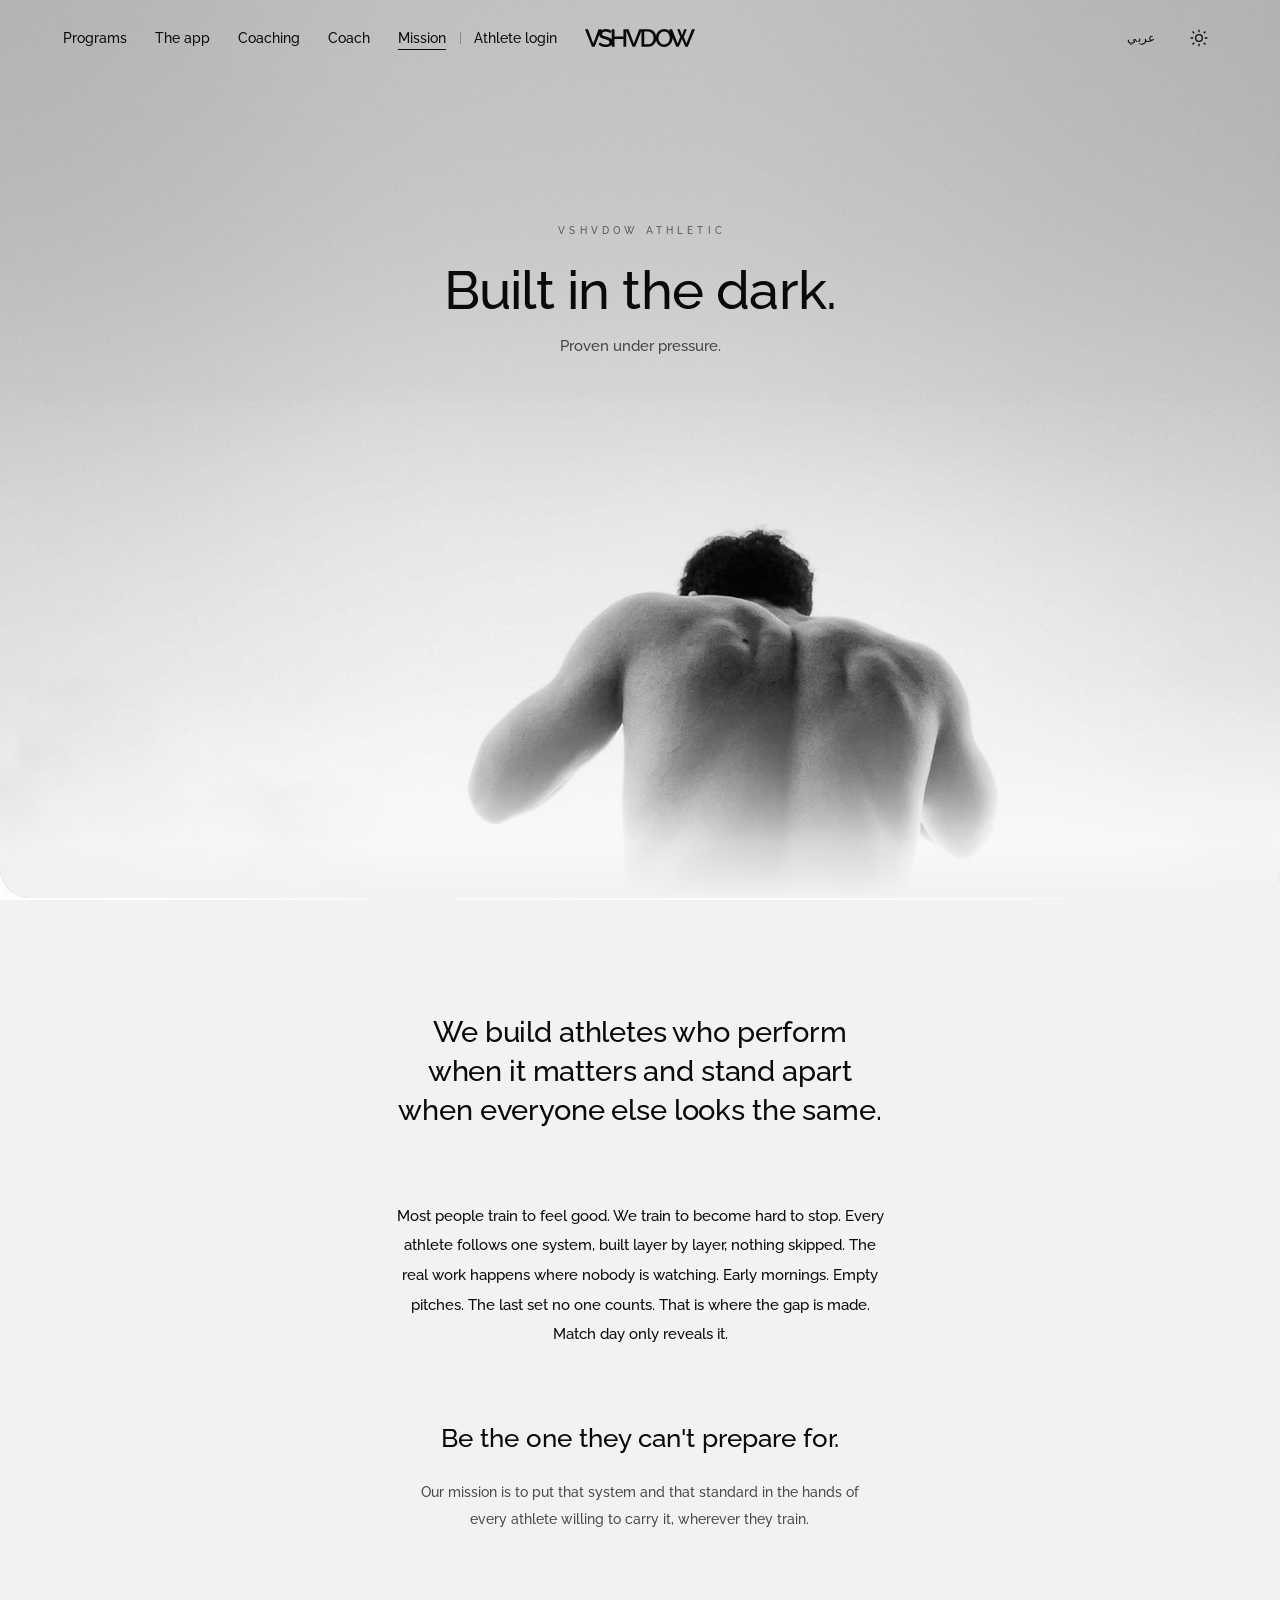
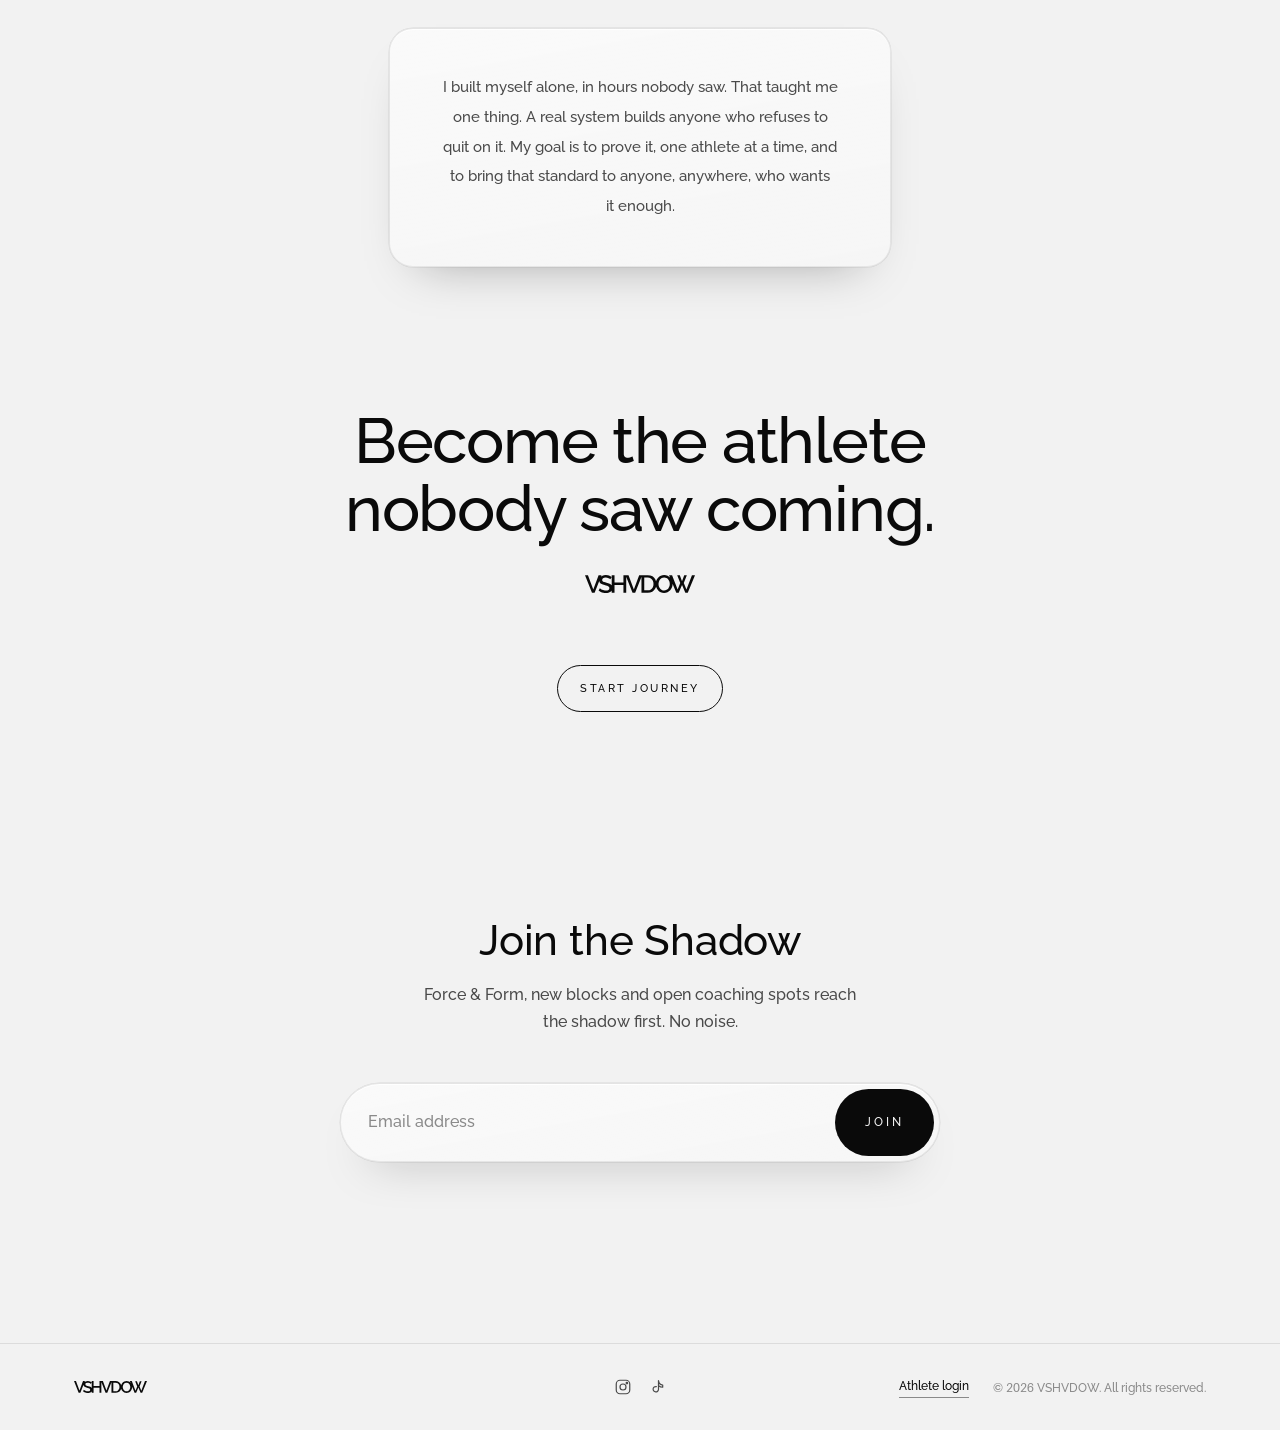
==== commit 7a226a33: "v17: the app's glass look, Train unseen, and a new app section - glass.css over styles.css: wallpape" ====
--- a/mission.html
+++ b/mission.html
@@ -29,7 +29,7 @@
 <meta name="twitter:card" content="summary_large_image">
 <link rel="canonical" href="https://vshvdow.com/mission.html">
 <meta property="og:type" content="website">
-<meta name="theme-color" content="#0a0a0a">
+<meta name="theme-color" content="#000000">
 
 <link rel="icon" type="image/png" sizes="32x32" href="favicon-32.png">
 <link rel="icon" type="image/png" sizes="16x16" href="favicon-16.png">
@@ -45,6 +45,7 @@
 <link rel="preload" as="image" href="mission-hero.jpg" imagesrcset="mission-hero-1200.jpg 1200w, mission-hero.jpg 2000w" imagesizes="100vw">
 <link rel="preload" href="vshvdow-wordmark.svg" as="image" type="image/svg+xml">
 <link rel="stylesheet" href="styles.css">
+<link rel="stylesheet" href="glass.css">
 </head>
 <body data-page="mission">
 
@@ -54,6 +55,7 @@
   <div class="header-inner">
     <nav class="main-nav" id="mainNav" aria-label="Primary">
       <a href="index.html#programs" data-nav="programs"></a>
+      <a href="index.html#app" data-nav="app"></a>
       <a href="index.html#coaching" data-nav="coaching"></a>
       <a href="index.html#coach" data-nav="coach"></a>
       <a href="mission.html" data-nav="mission" aria-current="page"></a>
@@ -101,7 +103,7 @@
       <p class="mission-note" id="missionNote"></p>
       <h2 class="mission-statement" id="missionStatement"></h2>
       <p class="mission-sign" aria-label="VSHVDOW"><span class="logo-word" aria-hidden="true"></span></p>
-      <a class="line-btn mission-cta" id="missionCta" href="index.html#programs"></a>
+      <a class="line-btn mission-cta" id="missionCta" href="index.html#coaching"></a>
     </div>
   </section>
 
--- a/styles.css
+++ b/styles.css
@@ -412,6 +412,9 @@
 .coach-price { margin-top: var(--sp-7); display: flex; align-items: baseline; gap: 10px; flex-wrap: wrap; }
 .coach-amount { font-family: var(--font-mono); font-weight: 300; font-size: clamp(2.5rem, 4.2vw, 3.3rem); line-height: 1; letter-spacing: -.01em; }
 .coach-per { font-size: var(--text-sm); color: var(--text-muted); }
+/* the full price, struck through, while the launch offer is open */
+.coach-was { margin-inline-start: 4px; font-family: var(--font-mono); font-weight: 300; font-size: 1.05rem; color: var(--text-muted); text-decoration-thickness: 1px; }
+.coach-card.featured .coach-was { color: var(--invert-muted); }
 .coach-terms { margin-top: var(--sp-3); font-size: var(--text-xs); line-height: 1.6; color: var(--text-faint); }
 .coach-rows { margin: var(--sp-6) 0 0; border-top: 1px solid var(--border); }
 .coach-row { display: grid; grid-template-columns: 8.5rem minmax(0, 1fr); gap: var(--sp-4); padding: 14px 0; border-bottom: 1px solid var(--border); font-size: var(--text-sm); line-height: 1.5; }
@@ -487,6 +490,10 @@
 .product-media { position: absolute; inset: 0; overflow: hidden; }
 .product-still, .product-video { position: absolute; inset: 0; width: 100%; height: 100%; object-fit: cover; display: block; }
 .product-video { opacity: 0; transition: opacity 1.2s var(--ease); }
+/* iPhones draw a play icon over a video they won't start by themselves; the
+   films start on the first touch instead (script.js), so hide it */
+video::-webkit-media-controls-start-playback-button { display: none !important; -webkit-appearance: none; }
+video::-webkit-media-controls { display: none !important; }
 .product-video.is-playing { opacity: 1; }
 /* the four films wake one after another, a beat apart */
 .product-card:nth-child(2) .product-video { transition-delay: .15s; }
--- a/glass.css
+++ b/glass.css
@@ -0,0 +1,211 @@
+/* ==========================================================
+   VSHVDOW · glass.css  (v17, matches the VSHVDOW Athletic app)
+   Loaded after styles.css. The same material as the app:
+   one wallpaper behind everything, ultra clear glass on top
+   (grain, a rim and a shadow, no frosting, no grey), rounded
+   corners, pill buttons and a thin light that travels around
+   the featured card. No blur anywhere.
+   To change the wallpaper, replace wallpaper-dark.jpg and
+   wallpaper-light.jpg (same names, any size, portrait or not).
+   ========================================================== */
+
+:root {
+  --wall: url("wallpaper-light.jpg");
+  --wall-color: #f2f2f2;
+  --r-xl: 30px; --r-lg: 24px; --r-md: 18px; --r-pill: 999px;
+  --noise: url("data:image/svg+xml,%3Csvg xmlns='http://www.w3.org/2000/svg' width='160' height='160'%3E%3Cfilter id='n'%3E%3CfeTurbulence type='fractalNoise' baseFrequency='.85' numOctaves='3' stitchTiles='stitch'/%3E%3CfeColorMatrix values='0 0 0 0 1 0 0 0 0 1 0 0 0 0 1 0 0 0 .07 0'/%3E%3C/filter%3E%3Crect width='160' height='160' filter='url(%23n)'/%3E%3C/svg%3E");
+  --glass: linear-gradient(170deg, rgba(255,255,255,.62), rgba(255,255,255,.34));
+  --glass-line: rgba(10,10,10,.08);
+  --glass-shadow: 0 1px 0 rgba(255,255,255,.9) inset, 0 0 0 .5px rgba(10,10,10,.1), 0 24px 48px -30px rgba(0,0,0,.35);
+  --glass-rim: linear-gradient(176deg, rgba(255,255,255,.95), rgba(255,255,255,.2) 16%, transparent 36%, transparent 80%, rgba(255,255,255,.4));
+  --lit: #0a0a0a;
+  --bg: #f2f2f2;
+}
+html[data-theme="dark"] {
+  --wall: url("wallpaper-dark.jpg");
+  --wall-color: #000;
+  --glass: var(--noise), linear-gradient(170deg, rgba(255,255,255,.05), rgba(255,255,255,.014) 40%, rgba(255,255,255,.024));
+  --glass-line: rgba(255,255,255,.09);
+  --glass-shadow: 0 1px 0 rgba(255,255,255,.09) inset, 0 -1px 0 rgba(255,255,255,.025) inset, 0 0 0 .5px rgba(0,0,0,.6), 0 30px 60px -30px rgba(0,0,0,.95);
+  --glass-rim: linear-gradient(176deg, rgba(255,255,255,.5), rgba(255,255,255,.1) 14%, transparent 34%, transparent 78%, rgba(255,255,255,.09));
+  --lit: #fff;
+  --bg: #000;
+  --border: rgba(255,255,255,.1);
+}
+
+/* ---------- the wallpaper, fixed behind the whole page ---------- */
+html { background: var(--wall-color); }
+body { background: transparent; }
+body::before {
+  content: ""; position: fixed; inset: 0; z-index: -1; pointer-events: none;
+  background: var(--wall-color) var(--wall) center top / cover no-repeat;
+}
+main, .site-footer { position: relative; }
+
+/* ---------- one glass material ---------- */
+.coach-card, .layer, .founding, .signup-form, .app-feat, .mission-note,
+.currency-switch, .site-header.scrolled .header-inner {
+  background: var(--glass);
+  border: 1px solid var(--glass-line);
+  box-shadow: var(--glass-shadow);
+  -webkit-backdrop-filter: none; backdrop-filter: none;
+}
+/* the crisp top rim on every pane */
+.coach-card, .layer, .founding, .app-feat { position: relative; isolation: isolate; }
+.coach-card::before, .layer::before, .founding::before, .app-feat::before {
+  content: ""; position: absolute; inset: 0; border-radius: inherit; padding: 1px; pointer-events: none; z-index: -1;
+  background: var(--glass-rim);
+  -webkit-mask: linear-gradient(#000 0 0) content-box, linear-gradient(#000 0 0); -webkit-mask-composite: xor; mask-composite: exclude;
+}
+
+/* ---------- light that travels: once round the edge, then rests ---------- */
+@property --la { syntax: '<angle>'; inherits: false; initial-value: 0deg; }
+.lit::after, .coach-card.featured::after, .hero-cta::after {
+  content: ""; position: absolute; inset: -1px; border-radius: inherit; padding: 1px; pointer-events: none; z-index: 3;
+  background: conic-gradient(from var(--la), transparent 0 292deg, rgba(255,255,255,0) 300deg, rgba(255,255,255,.9) 340deg, #fff 352deg, transparent 360deg);
+  -webkit-mask: linear-gradient(#000 0 0) content-box, linear-gradient(#000 0 0); -webkit-mask-composite: xor; mask-composite: exclude;
+  filter: drop-shadow(0 0 3px rgba(255,255,255,.8)); opacity: 0;
+  animation: vshTrace 11s linear infinite; animation-delay: var(--lit-delay, 1.2s);
+}
+@keyframes vshTrace { 0% { --la: 0deg; opacity: 0 } 3% { opacity: 1 } 34% { --la: 360deg; opacity: 1 } 38%, 100% { --la: 360deg; opacity: 0 } }
+html:not([data-theme="dark"]) .coach-card.featured::after { display: none; }
+@media (prefers-reduced-motion: reduce) { .lit::after, .coach-card.featured::after, .hero-cta::after { animation: none; opacity: 0; } }
+
+/* ---------- header: no blur. A floating smoked pill once you scroll ---------- */
+.site-header::before { display: none; }
+.site-header { padding-top: 10px; }
+.header-inner {
+  max-width: calc(var(--container) + 24px); height: 56px; border-radius: var(--r-pill);
+  border: 1px solid transparent; transition: background .35s var(--ease), border-color .35s var(--ease), box-shadow .35s var(--ease);
+}
+.hero { margin-top: -66px; }
+.site-header.scrolled .header-inner { background: rgba(250,250,250,.9); }
+html[data-theme="dark"] .site-header.scrolled .header-inner { background: rgba(8,8,8,.86); }
+.site-header.scrolled .wordmark,
+.site-header.scrolled .pill-btn,
+.site-header.scrolled .icon-btn { color: var(--text); }
+@media (min-width: 1141px) { .site-header.scrolled .main-nav a { color: var(--text); } }
+.pill-btn, .icon-btn, .nav-utility-btn { border-radius: var(--r-pill); }
+@media (max-width: 1140px) {
+  .main-nav {
+    inset: 74px 12px auto 12px; border-radius: var(--r-lg); padding: var(--sp-3) var(--sp-5) var(--sp-5);
+    background: rgba(250,250,250,.97);
+  }
+  html[data-theme="dark"] .main-nav { background: rgba(10,10,10,.97); }
+  .main-nav a:last-of-type { border-bottom: 0; }
+}
+
+/* ---------- hero: the app's sign-in voice ---------- */
+.hero { border-radius: 0 0 var(--r-xl) var(--r-xl); }
+.hero-line1 {
+  font-weight: 300; font-size: clamp(2.5rem, 7vw, 5.4rem); letter-spacing: -.02em; line-height: 1;
+  text-transform: none; max-width: none;
+}
+html[lang="ar"] .hero-line1 { font-weight: 500; font-size: clamp(2.3rem, 6.4vw, 4.8rem); line-height: 1.2; }
+.hero-line2 { margin-top: var(--sp-5); letter-spacing: .38em; font-size: clamp(.66rem, .8vw, .78rem); color: rgba(255,255,255,.72); }
+.hero-cta {
+  position: relative; isolation: isolate; margin-top: var(--sp-7);
+  padding: 1.15em 2.4em; border-radius: var(--r-pill);
+  background: rgba(0,0,0,.55); border: 1px solid rgba(255,255,255,.34);
+  box-shadow: 0 1px 0 rgba(255,255,255,.18) inset, 0 20px 40px -18px rgba(0,0,0,.9);
+  letter-spacing: .26em; font-weight: 500;
+  --lit-delay: 2.2s;
+}
+.hero-cta:hover, .hero-cta:focus-visible { background: #fff; color: #0a0a0a; border-color: #fff; }
+
+/* ---------- buttons: pills everywhere ---------- */
+.coach-cta, .product-buy, .line-btn, .btn, .signup-btn, .currency-switch button { border-radius: var(--r-pill); }
+.coach-cta { border-color: var(--glass-line); background: rgba(255,255,255,.04); }
+html:not([data-theme="dark"]) .coach-cta { border-color: rgba(10,10,10,.22); background: rgba(255,255,255,.5); }
+.coach-card.featured .coach-cta { background: var(--text); color: var(--bg); border-color: var(--text); }
+.coach-card.featured .coach-cta:hover, .coach-card.featured .coach-cta:focus-visible { background: transparent; color: var(--text); }
+.product-buy { background: rgba(0,0,0,.35); border-color: rgba(255,255,255,.6); }
+.currency-switch { border-radius: var(--r-pill); padding: 4px; }
+.currency-switch button[aria-pressed="true"] { box-shadow: 0 0 16px -4px rgba(255,255,255,.35); }
+
+/* ---------- coaching: two clear panes, the featured one carries the light ---------- */
+.coach-card { border-radius: var(--r-xl); }
+.coach-card.featured { background: var(--glass); color: var(--text); border-color: rgba(255,255,255,.2); }
+html:not([data-theme="dark"]) .coach-card.featured { border-color: rgba(10,10,10,.28); }
+.coach-card.featured .coach-spots, .coach-card.featured .coach-pitch, .coach-card.featured .coach-per, .coach-card.featured .coach-was { color: var(--text-muted); }
+.coach-card.featured .coach-terms, .coach-card.featured .coach-row dt { color: var(--text-faint); }
+.coach-card.featured .coach-rows, .coach-card.featured .coach-row,
+.coach-rows, .coach-row { border-color: var(--glass-line); }
+.coach-row:last-child { border-bottom: 0; }
+.offer-line { display: inline-flex; padding: .7em 1.2em; border-radius: var(--r-pill); border: 1px solid var(--glass-line); background: var(--glass); }
+
+/* ---------- pyramid: five stacked panes, widening to the base ---------- */
+.pyramid { gap: 10px; }
+.layer { border-radius: var(--r-lg); border-top: 1px solid var(--glass-line); }
+.layer:last-child { border-bottom: 1px solid var(--glass-line); }
+.layer:hover { border-color: rgba(255,255,255,.22); }
+html:not([data-theme="dark"]) .layer:hover { border-color: rgba(10,10,10,.2); }
+
+/* ---------- photos and films: rounded, like the app ---------- */
+.product-card, .about-media img, .results-media img { border-radius: var(--r-lg); }
+.product-card { box-shadow: var(--glass-shadow); }
+.mission-hero { border-radius: 0 0 var(--r-xl) var(--r-xl); overflow: hidden; }
+
+/* the band becomes an inset pane instead of a hard full-bleed stripe */
+.band { margin-inline: clamp(12px, 2.4vw, 32px); border-radius: var(--r-xl); height: 46vh; min-height: 300px; box-shadow: var(--glass-shadow); }
+.band::after { display: none; }
+.band-scrim { background: rgba(0,0,0,.45); }
+
+/* ---------- results ---------- */
+.founding { padding: var(--sp-5) var(--sp-5) var(--sp-6); border-radius: var(--r-lg); gap: var(--sp-5); }
+.founding-row:first-child { padding-top: 0; border-top: 0; }
+.founding-row { border-color: var(--glass-line); }
+.founding-bar { height: 3px; border-radius: 3px; background: var(--glass-line); }
+.founding-bar span { border-radius: 3px; background: var(--lit); }
+
+/* ---------- Join the Shadow ---------- */
+.signup-form { border-radius: var(--r-pill); padding: 5px; }
+.signup-form:focus-within { border-color: rgba(255,255,255,.4); }
+html:not([data-theme="dark"]) .signup-form:focus-within { border-color: rgba(10,10,10,.35); }
+.signup-btn { border-inline-start: 0; background: var(--text); color: var(--bg); }
+.signup-btn:hover, .signup-btn:focus-visible { background: transparent; color: var(--text); box-shadow: 0 0 0 1px var(--text) inset; }
+.signup-input:-webkit-autofill { -webkit-box-shadow: 0 0 0 100px transparent inset; }
+
+/* ---------- small caps kickers, letterspaced like the app ---------- */
+.kicker { display: block; font-size: .68rem; font-weight: 500; letter-spacing: .32em; text-transform: uppercase; color: var(--text-faint); margin-bottom: var(--sp-4); }
+html[lang="ar"] .kicker { letter-spacing: 0; font-size: .85rem; }
+
+/* ---------- The app ---------- */
+.app-section .section-inner { display: grid; grid-template-columns: minmax(0, 1fr) minmax(0, 1fr); gap: clamp(32px, 6vw, 96px); align-items: center; }
+@media (max-width: 900px) { .app-section .section-inner { grid-template-columns: 1fr; } }
+.app-copy h2 { font-size: clamp(1.9rem, 3.6vw, 2.6rem); line-height: 1.1; }
+.app-copy .section-sub { margin-top: var(--sp-4); }
+.app-feats { margin-top: var(--sp-6); display: grid; grid-template-columns: repeat(2, minmax(0, 1fr)); gap: 10px; }
+@media (max-width: 520px) { .app-feat { padding: 14px 14px 16px; } .app-feat span { font-size: .78rem; } }
+@media (max-width: 340px) { .app-feats { grid-template-columns: 1fr; } }
+.app-feat { padding: 18px 18px 20px; border-radius: var(--r-md); }
+.app-feat b { display: block; font-size: var(--text-sm); font-weight: 500; }
+.app-feat span { display: block; margin-top: 6px; font-size: .84rem; line-height: 1.5; color: var(--text-muted); }
+.app-actions { margin-top: var(--sp-6); display: flex; flex-wrap: wrap; align-items: center; gap: var(--sp-5); }
+.app-cta {
+  display: inline-flex; align-items: center; justify-content: center; padding: 1.1em 2em; border-radius: var(--r-pill);
+  background: var(--text); color: var(--bg); text-decoration: none; font-size: .7rem; font-weight: 500; letter-spacing: .22em; text-transform: uppercase;
+  transition: opacity .3s var(--ease);
+}
+.app-cta:hover, .app-cta:focus-visible { opacity: .8; }
+html[lang="ar"] .app-cta { letter-spacing: 0; font-size: .9rem; }
+.app-actions .text-link { margin-top: 0; }
+.app-note { margin-top: var(--sp-4); font-size: var(--text-xs); color: var(--text-faint); }
+/* the two share cards, standing like phones */
+.app-cards { position: relative; display: flex; justify-content: center; align-items: center; min-height: 520px; }
+.app-card { width: min(50%, 300px); aspect-ratio: 9 / 16; border-radius: var(--r-lg); overflow: hidden; box-shadow: 0 0 0 1px rgba(255,255,255,.12), 0 40px 80px -30px rgba(0,0,0,.9); }
+html:not([data-theme="dark"]) .app-card { box-shadow: 0 0 0 1px rgba(10,10,10,.08), 0 40px 80px -36px rgba(0,0,0,.45); }
+.app-card img { width: 100%; height: 100%; object-fit: cover; }
+.app-card:first-child { transform: rotate(-5deg) translateX(10%); z-index: 1; }
+.app-card:last-child { transform: rotate(4deg) translate(-10%, 28px); }
+html[dir="rtl"] .app-card:first-child { transform: rotate(5deg) translateX(-10%); }
+html[dir="rtl"] .app-card:last-child { transform: rotate(-4deg) translate(10%, 28px); }
+@media (max-width: 900px) { .app-cards { min-height: 0; padding-block: var(--sp-5) var(--sp-7); } }
+
+/* ---------- Mission ---------- */
+.mission-note { border-radius: var(--r-lg); padding: clamp(28px, 4vw, 44px); }
+.mission-note::before { display: none; }
+
+@media (prefers-reduced-transparency: reduce) {
+  .coach-card, .layer, .founding, .signup-form, .app-feat, .mission-note, .currency-switch { background: var(--bg-raised); }
+}
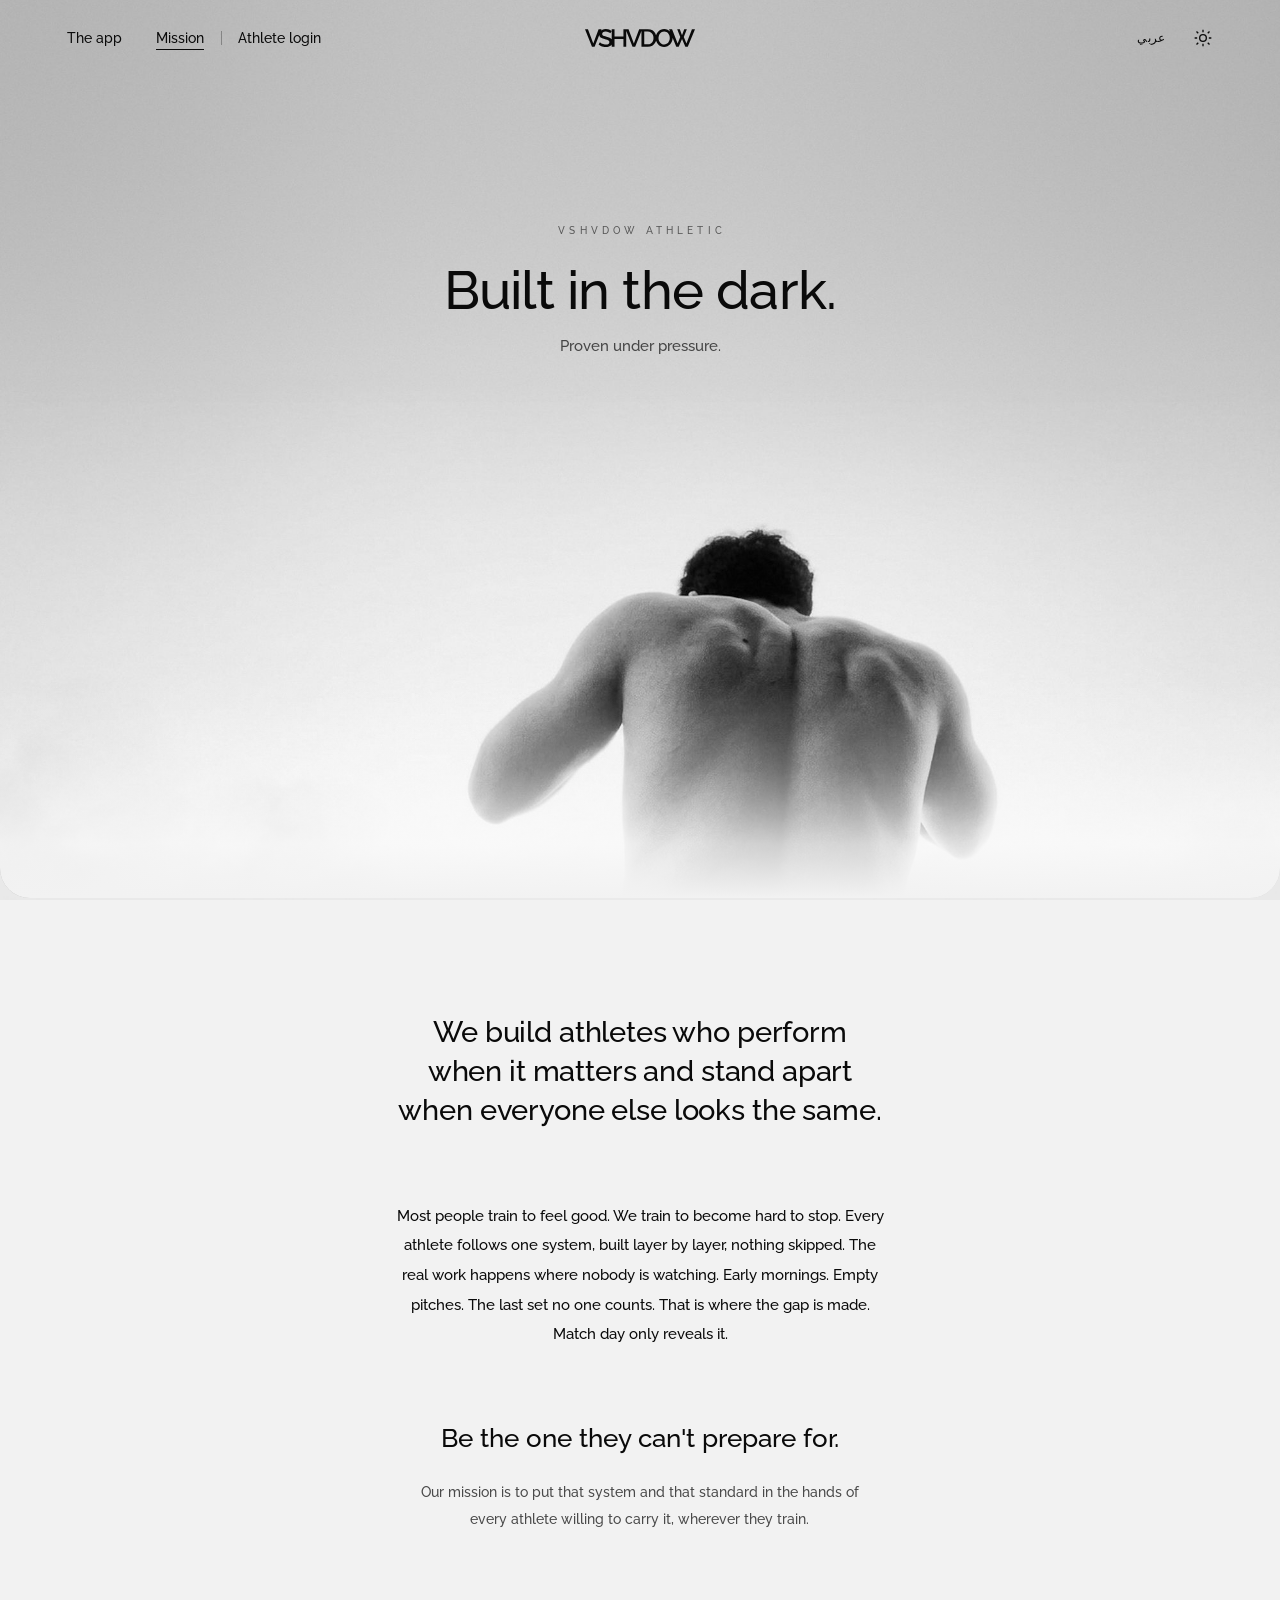
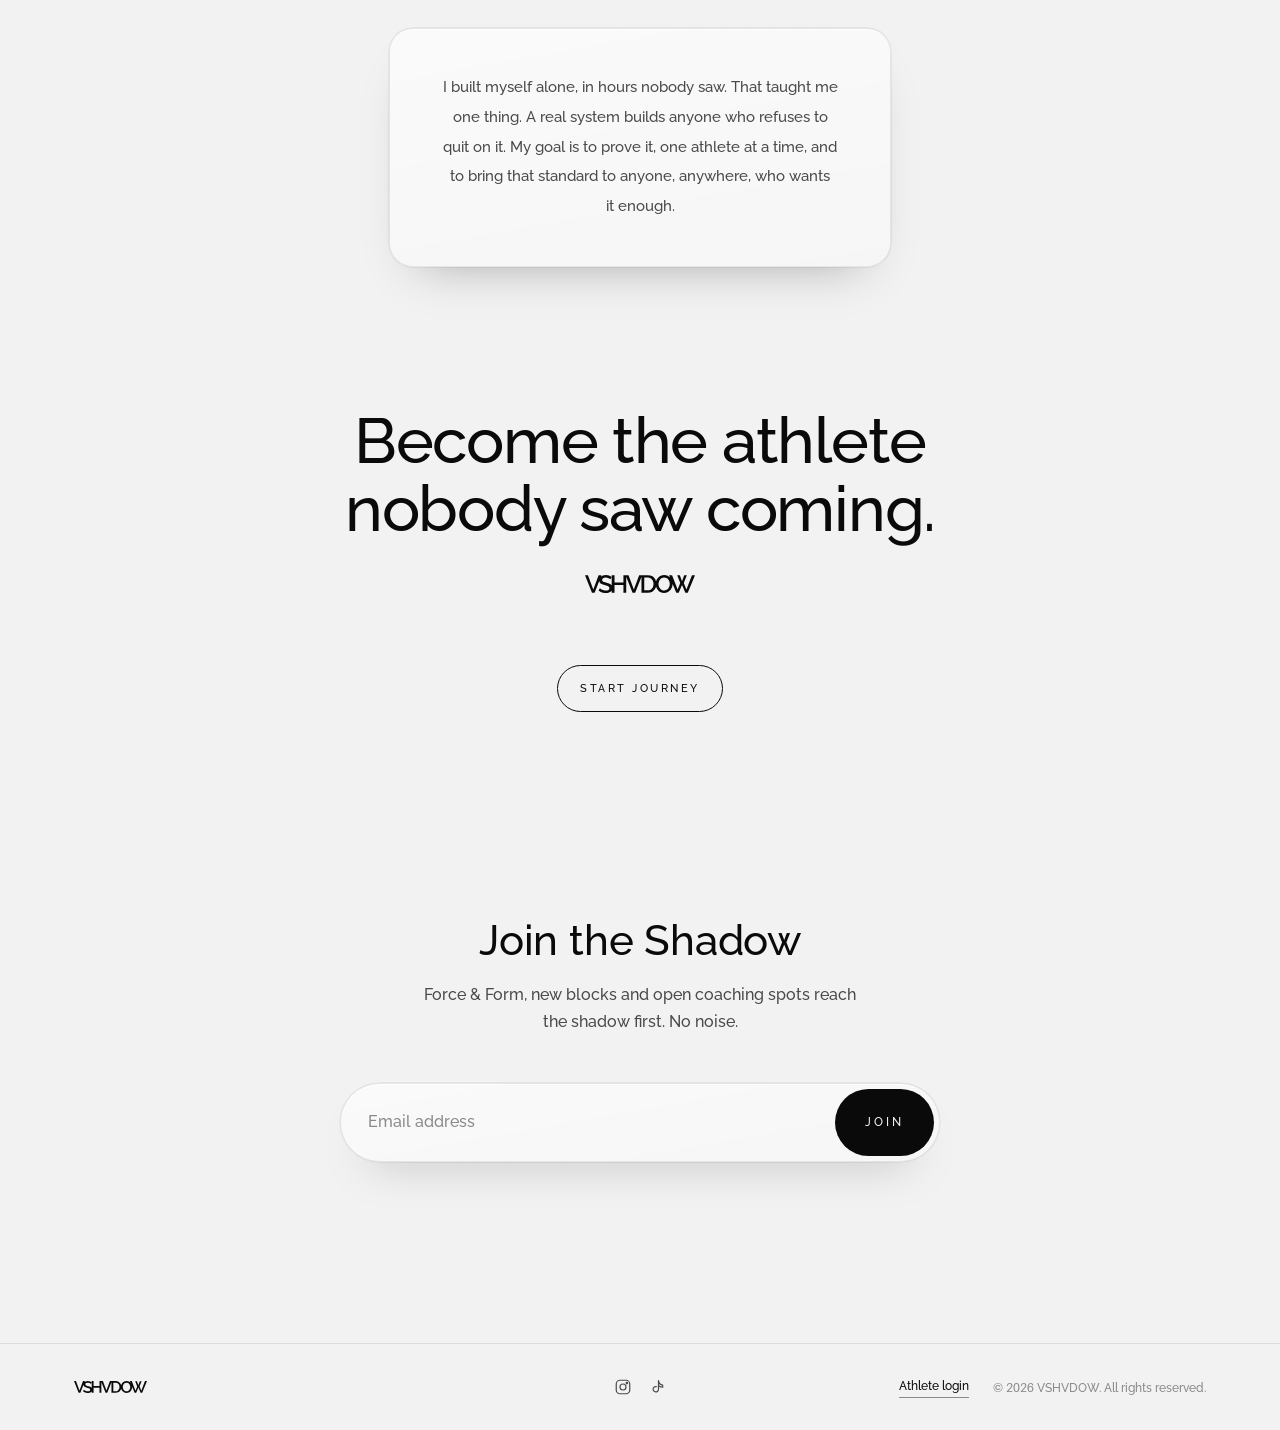
==== commit e8976e15: "v18: 4K wallpaper, three-link header, smaller hero line, true pyramid, refined crescent - wallpaper:" ====
--- a/mission.html
+++ b/mission.html
@@ -54,10 +54,7 @@
 <header class="site-header" id="siteHeader">
   <div class="header-inner">
     <nav class="main-nav" id="mainNav" aria-label="Primary">
-      <a href="index.html#programs" data-nav="programs"></a>
       <a href="index.html#app" data-nav="app"></a>
-      <a href="index.html#coaching" data-nav="coaching"></a>
-      <a href="index.html#coach" data-nav="coach"></a>
       <a href="mission.html" data-nav="mission" aria-current="page"></a>
       <a class="nav-login" href="https://app.vshvdow.com" data-nav="login" data-app-link></a>
       <div class="nav-utility">
--- a/styles.css
+++ b/styles.css
@@ -172,7 +172,7 @@
   -webkit-mask-position: center; mask-position: center;
 }
 .logo-word { -webkit-mask-image: url("vshvdow-wordmark.svg"); mask-image: url("vshvdow-wordmark.svg"); aspect-ratio: 6228 / 1018; height: var(--logo-md); width: auto; }
-.logo-mark { -webkit-mask-image: url("vshvdow-icon.svg"); mask-image: url("vshvdow-icon.svg"); aspect-ratio: 1000 / 470; width: var(--mark-sm); height: auto; }
+.logo-mark { -webkit-mask-image: url("vshvdow-icon.svg"); mask-image: url("vshvdow-icon.svg"); aspect-ratio: 978.52 / 416.3; width: var(--mark-sm); height: auto; }
 @media (forced-colors: active) { .logo-word, .logo-mark { forced-color-adjust: none; background-color: CanvasText; } }
 
 /* ---------- Header ---------- */
@@ -213,7 +213,7 @@
 .site-header.on-light .wordmark,
 .site-header.on-light .pill-btn,
 .site-header.on-light .icon-btn { color: var(--c-void); }
-@media (min-width: 1141px) {
+@media (min-width: 901px) {
   /* on smaller screens the nav links live inside the solid dropdown panel, so they keep theme colours */
   .site-header.on-dark .main-nav a { color: #fff; }
   .site-header.on-light .main-nav a { color: var(--c-void); }
@@ -235,7 +235,7 @@
 @media (max-width: 860px) { .wordmark .logo-word { height: 15px; } }
 /* Athlete login sits apart from the page links, behind a short hairline */
 .main-nav .nav-login { position: relative; }
-@media (min-width: 1141px) {
+@media (min-width: 901px) {
   .main-nav .nav-login::before { content: ""; position: absolute; inset-inline-start: -14px; top: 50%; width: 1px; height: 12px; background: currentColor; opacity: .3; transform: translateY(-50%); }
 }
 .main-nav { display: flex; align-items: center; gap: 28px; grid-column: 1; justify-self: start; }
@@ -266,7 +266,7 @@
 .nav-toggle[aria-expanded="true"] .burger span:nth-child(3) { transform: translateY(-6px) rotate(-45deg); }
 
 .nav-utility { display: none; }
-@media (max-width: 1140px) {
+@media (max-width: 900px) {
   .header-inner { display: flex; justify-content: flex-end; align-items: center; position: relative; }
   .wordmark { position: absolute; left: 50%; transform: translateX(-50%); }
   .main-nav {
--- a/glass.css
+++ b/glass.css
@@ -5,8 +5,10 @@
    (grain, a rim and a shadow, no frosting, no grey), rounded
    corners, pill buttons and a thin light that travels around
    the featured card. No blur anywhere.
-   To change the wallpaper, replace wallpaper-dark.jpg and
-   wallpaper-light.jpg (same names, any size, portrait or not).
+   The wallpaper is 4K (3840 x 2160) with an upright cut for
+   phones (2160 x 3840): wallpaper-dark.jpg, wallpaper-light.jpg,
+   wallpaper-dark-tall.jpg, wallpaper-light-tall.jpg. To change
+   it, replace those four files with the same names.
    ========================================================== */
 
 :root {
@@ -34,11 +36,16 @@
 }
 
 /* ---------- the wallpaper, fixed behind the whole page ---------- */
+/* phones and other upright screens get the upright cut, so the wave keeps its shape */
+@media (max-aspect-ratio: 4/5) {
+  :root { --wall: url("wallpaper-light-tall.jpg"); }
+  html[data-theme="dark"] { --wall: url("wallpaper-dark-tall.jpg"); }
+}
 html { background: var(--wall-color); }
 body { background: transparent; }
 body::before {
   content: ""; position: fixed; inset: 0; z-index: -1; pointer-events: none;
-  background: var(--wall-color) var(--wall) center top / cover no-repeat;
+  background: var(--wall-color) var(--wall) center / cover no-repeat;
 }
 main, .site-footer { position: relative; }
 
@@ -84,9 +91,16 @@
 .site-header.scrolled .wordmark,
 .site-header.scrolled .pill-btn,
 .site-header.scrolled .icon-btn { color: var(--text); }
-@media (min-width: 1141px) { .site-header.scrolled .main-nav a { color: var(--text); } }
+@media (min-width: 901px) { .site-header.scrolled .main-nav a { color: var(--text); } }
 .pill-btn, .icon-btn, .nav-utility-btn { border-radius: var(--r-pill); }
-@media (max-width: 1140px) {
+.main-nav a { white-space: nowrap; }
+@media (min-width: 901px) {
+  .header-inner { padding-inline: 28px; column-gap: 32px; }
+  .main-nav { gap: 34px; }
+  .main-nav .nav-login::before { inset-inline-start: -17px; height: 14px; }
+  .header-actions { gap: 6px; margin-inline-end: -8px; }
+}
+@media (max-width: 900px) {
   .main-nav {
     inset: 74px 12px auto 12px; border-radius: var(--r-lg); padding: var(--sp-3) var(--sp-5) var(--sp-5);
     background: rgba(250,250,250,.97);
@@ -98,10 +112,11 @@
 /* ---------- hero: the app's sign-in voice ---------- */
 .hero { border-radius: 0 0 var(--r-xl) var(--r-xl); }
 .hero-line1 {
-  font-weight: 300; font-size: clamp(2.5rem, 7vw, 5.4rem); letter-spacing: -.02em; line-height: 1;
-  text-transform: none; max-width: none;
-}
-html[lang="ar"] .hero-line1 { font-weight: 500; font-size: clamp(2.3rem, 6.4vw, 4.8rem); line-height: 1.2; }
+  font-weight: 500; font-size: clamp(1.15rem, 2.5vw, 2.05rem); letter-spacing: .14em; padding-inline-start: .14em; line-height: 1.25;
+  text-transform: uppercase; max-width: none; text-wrap: balance;
+}
+@media (max-width: 520px) { .hero-line1 { max-width: 11em; } }
+html[lang="ar"] .hero-line1 { font-weight: 500; font-size: clamp(1.6rem, 3.6vw, 2.6rem); letter-spacing: 0; padding-inline-start: 0; line-height: 1.3; }
 .hero-line2 { margin-top: var(--sp-5); letter-spacing: .38em; font-size: clamp(.66rem, .8vw, .78rem); color: rgba(255,255,255,.72); }
 .hero-cta {
   position: relative; isolation: isolate; margin-top: var(--sp-7);
@@ -135,7 +150,17 @@
 .offer-line { display: inline-flex; padding: .7em 1.2em; border-radius: var(--r-pill); border: 1px solid var(--glass-line); background: var(--glass); }
 
 /* ---------- pyramid: five stacked panes, widening to the base ---------- */
-.pyramid { gap: 10px; }
+/* 01 at the base is the widest, 05 at the top the narrowest, in even steps
+   (44, 58, 72, 86 and 100% of the pyramid's width) */
+.pyramid { gap: 10px; --pw: min(100%, 940px); }
+.pyramid .layer { width: calc(var(--pw) * (.44 + var(--step, 4) * .14)); max-width: none; }
+@media (max-width: 640px) { .pyramid .layer { width: calc(100% * (.6 + var(--step, 4) * .1)); } }
+/* compact layers, so the whole pyramid reads as one shape on a screen */
+.pyramid .layer { padding: 18px 20px 20px; }
+.pyramid .layer-num { font-size: clamp(1.25rem, 2.2vw, 1.6rem); margin-bottom: 4px; }
+.pyramid .layer-name { font-size: clamp(1.05rem, 1.6vw, 1.3rem); }
+.pyramid .layer-detail { font-size: .82rem; }
+@media (max-width: 640px) { .pyramid .layer { padding: 14px 12px 16px; } .pyramid .layer-detail { font-size: .76rem; } }
 .layer { border-radius: var(--r-lg); border-top: 1px solid var(--glass-line); }
 .layer:last-child { border-bottom: 1px solid var(--glass-line); }
 .layer:hover { border-color: rgba(255,255,255,.22); }
@@ -206,6 +231,18 @@
 .mission-note { border-radius: var(--r-lg); padding: clamp(28px, 4vw, 44px); }
 .mission-note::before { display: none; }
 
+/* ---------- finishing ---------- */
+/* one calmer rhythm between sections */
+section { padding-block: clamp(4.5rem, 7.5vw, 7rem); }
+html { -webkit-tap-highlight-color: transparent; }
+/* on phones the header pill floats with a margin, like the app's top bar */
+@media (max-width: 900px) {
+  .site-header { padding-inline: 10px; }
+  .header-inner { height: 54px; }
+  /* full width panel: browsers now honour justify-self on fixed boxes, which shrank it */
+  .main-nav { inset: 72px 10px auto 10px; justify-self: stretch; width: auto; }
+}
+
 @media (prefers-reduced-transparency: reduce) {
   .coach-card, .layer, .founding, .signup-form, .app-feat, .mission-note, .currency-switch { background: var(--bg-raised); }
 }
